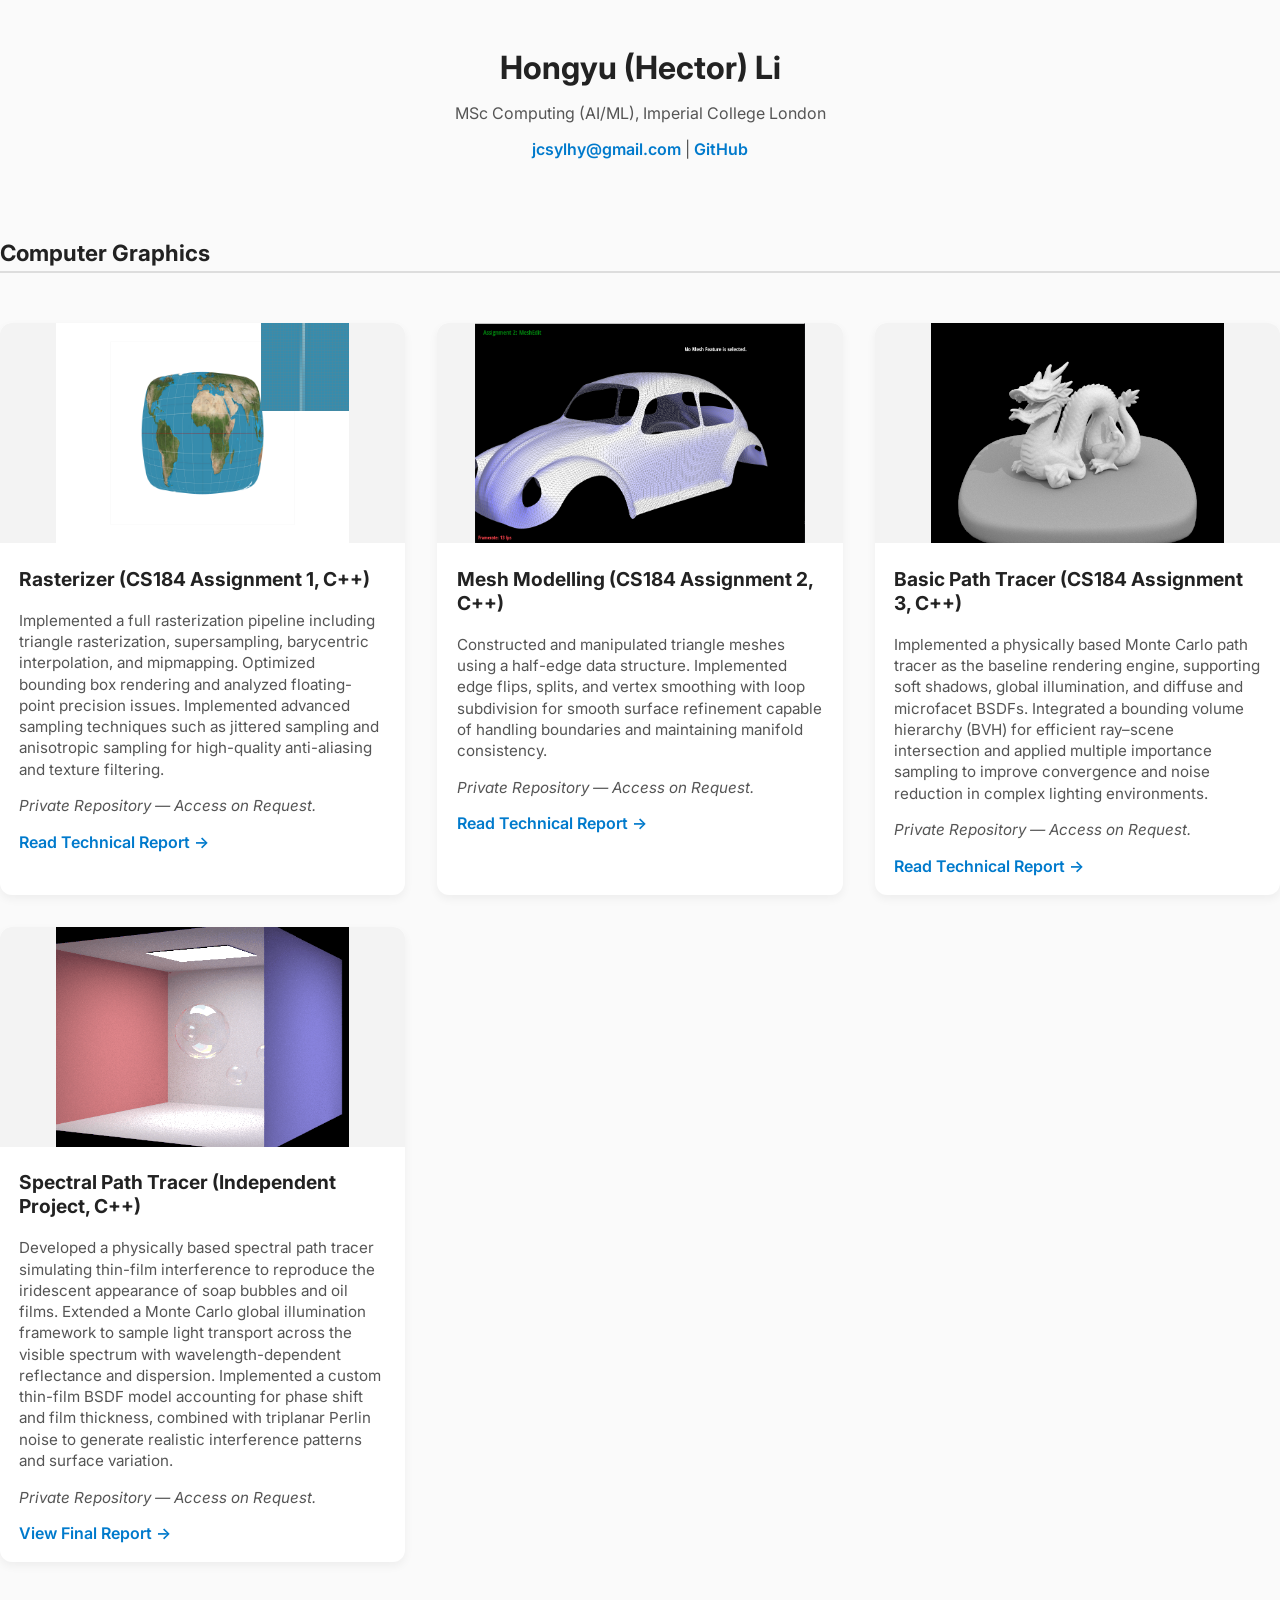
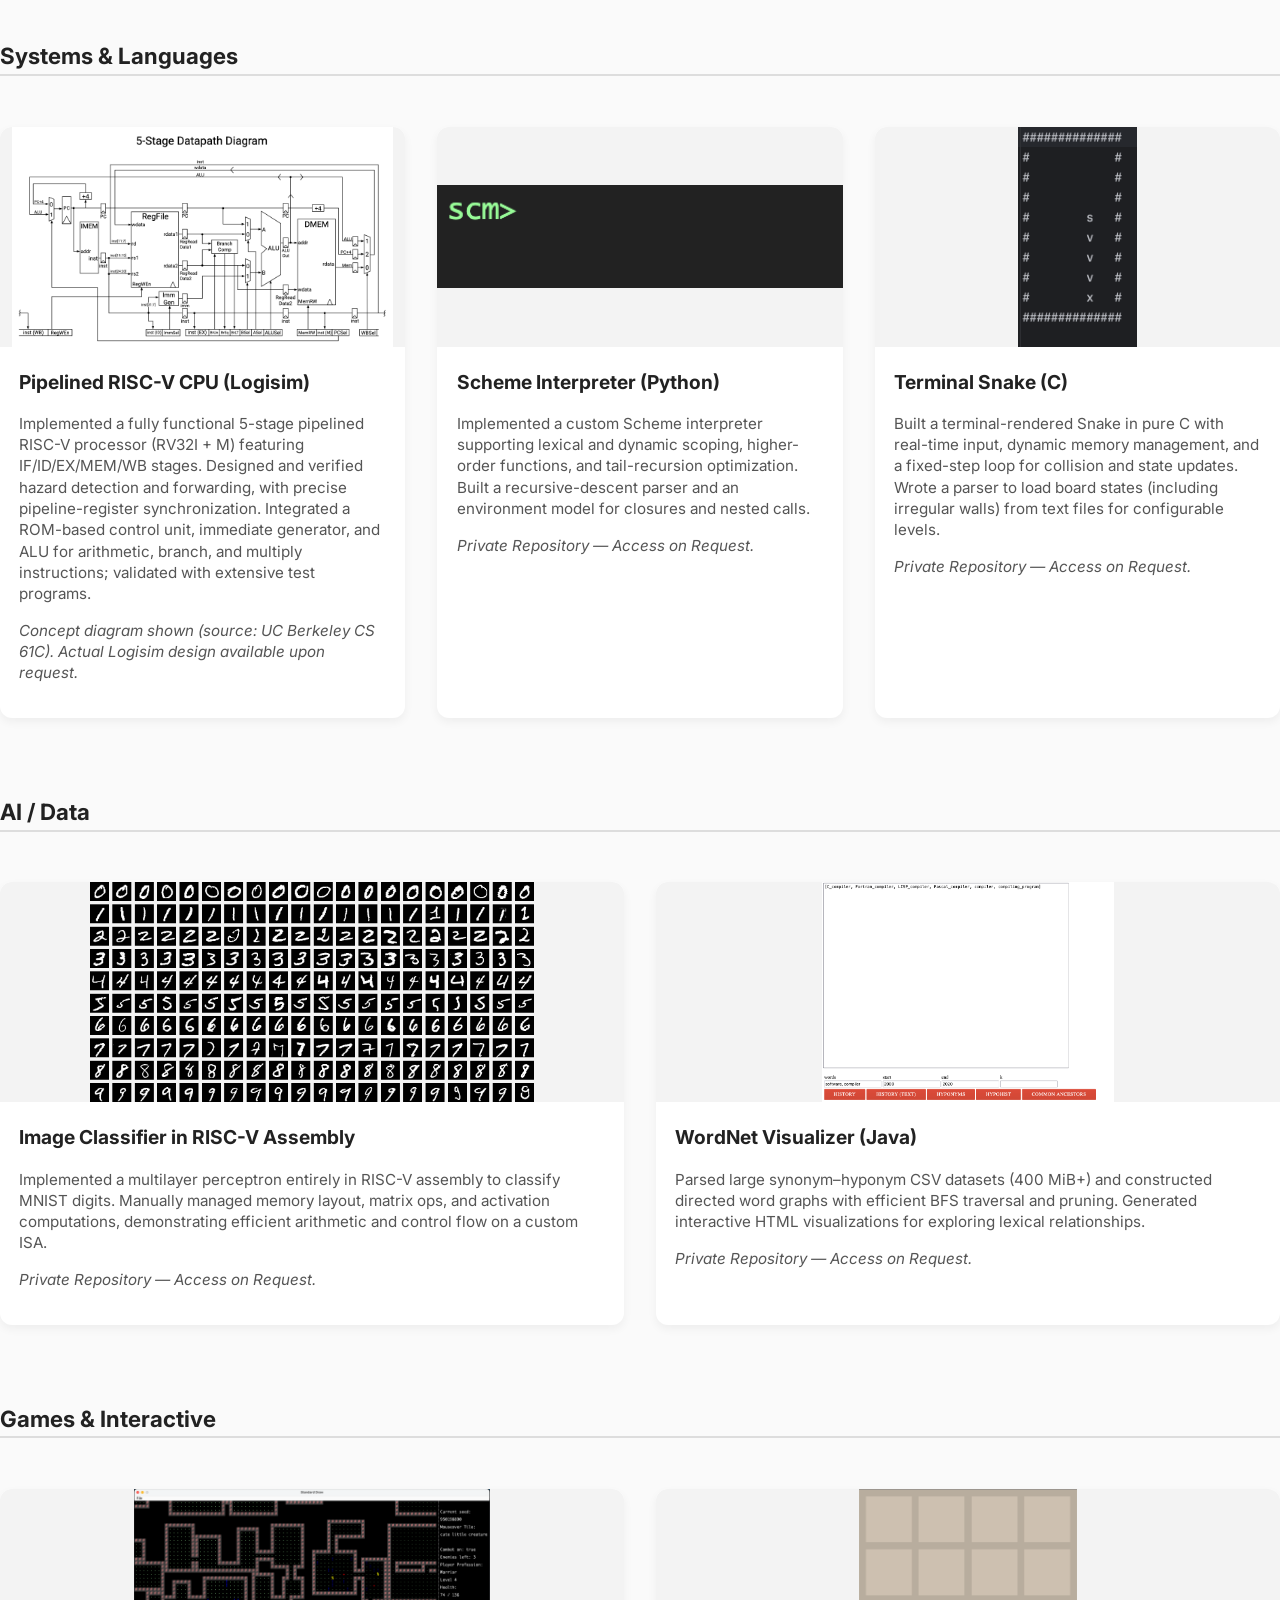
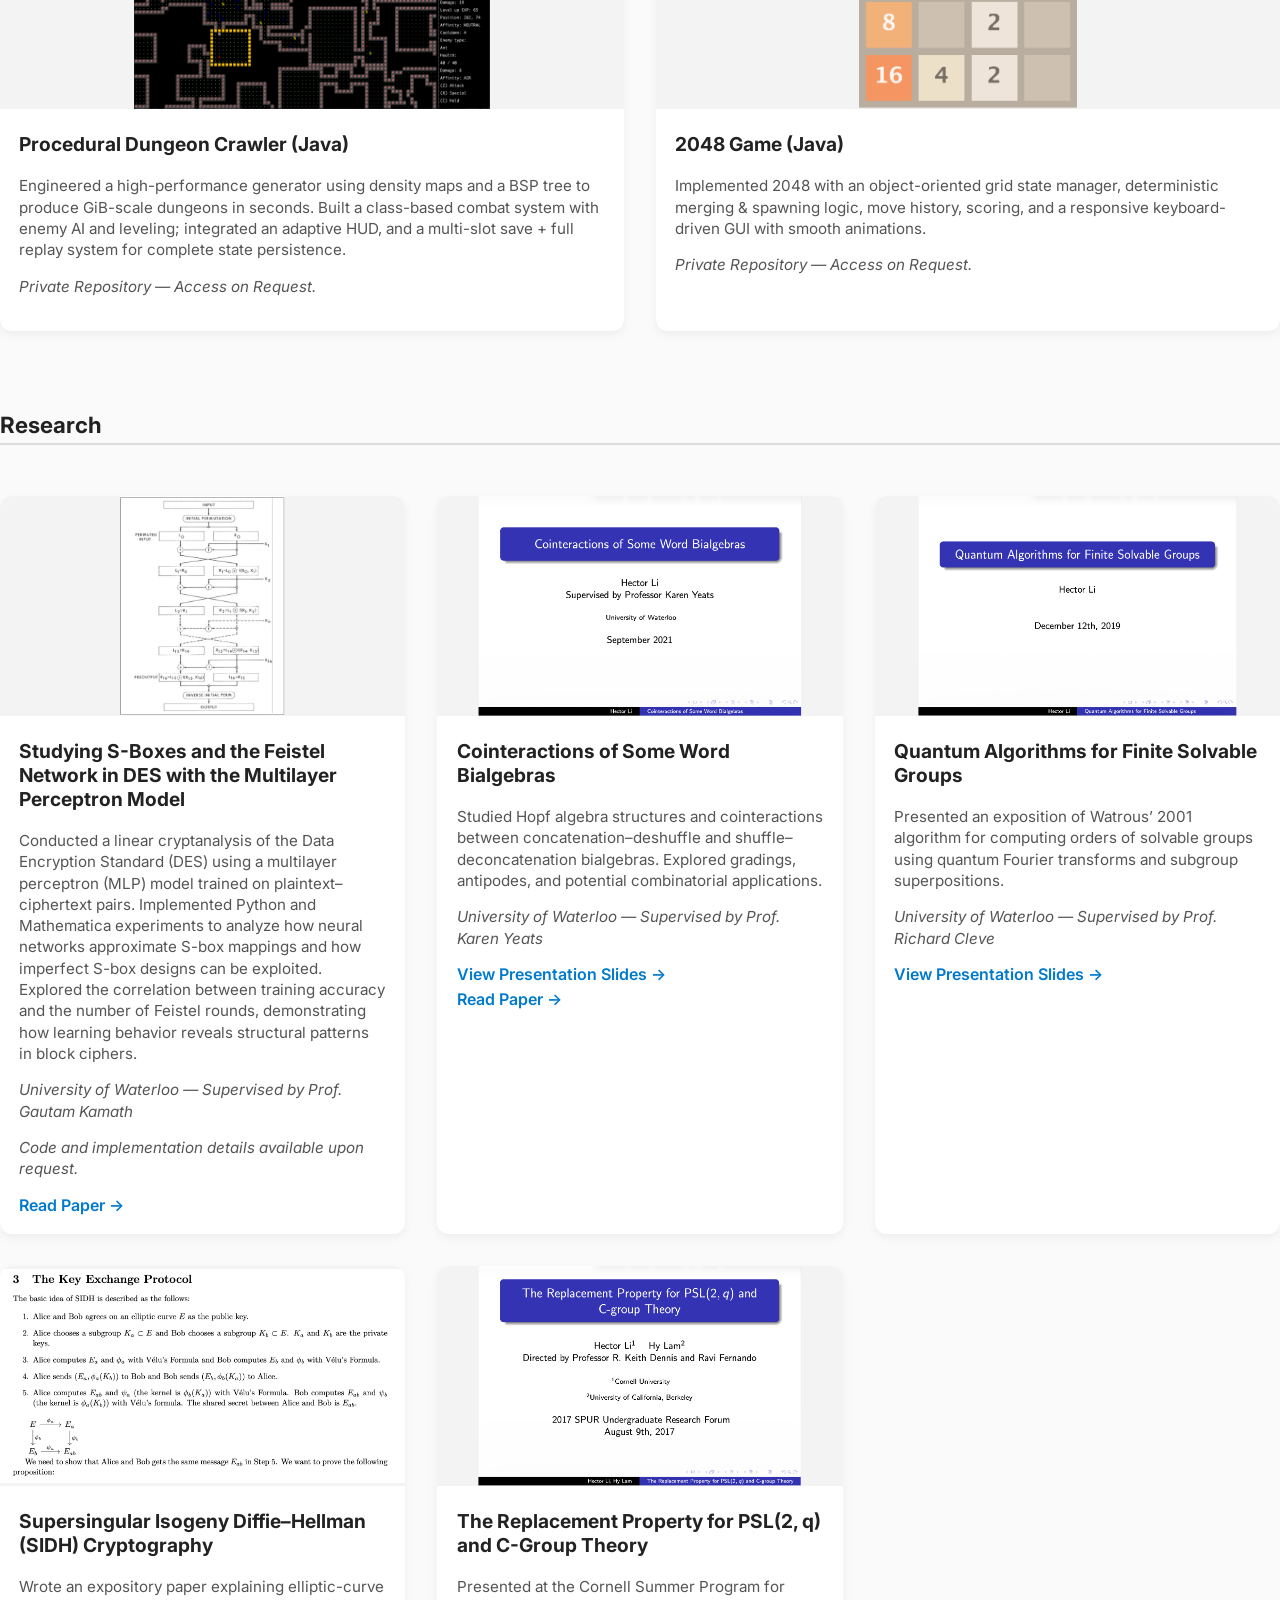
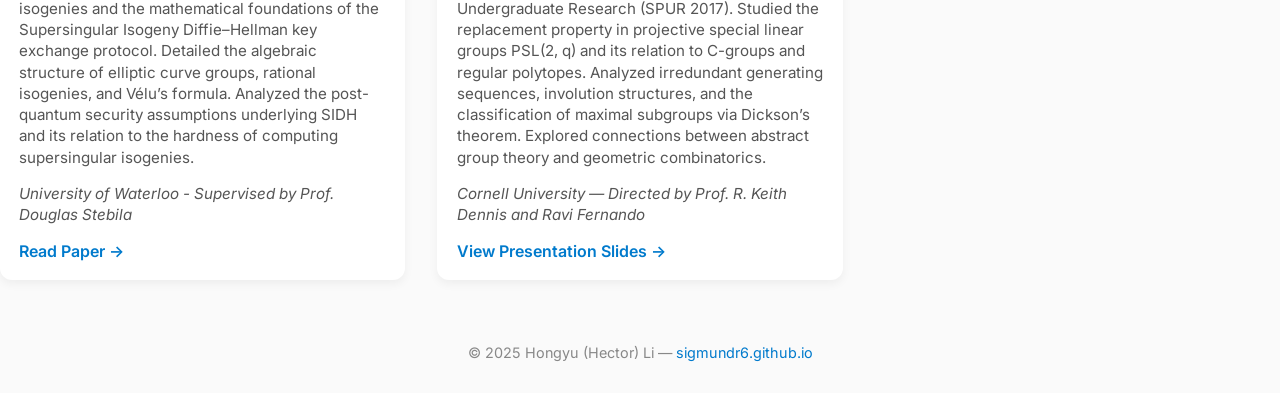
==== index.html @ 3080fe08 "Changed texts" ====
<!DOCTYPE html>
<html lang="en">
<head>
  <meta charset="UTF-8">
  <meta name="viewport" content="width=device-width, initial-scale=1.0">
  <title>Hongyu (Hector) Li — Portfolio</title>
  <link rel="stylesheet" href="style.css">
  <link href="https://fonts.googleapis.com/css2?family=Inter:wght@400;600&display=swap" rel="stylesheet">
</head>

<body>
  <header>
    <h1>Hongyu (Hector) Li</h1>
    <p>MSc Computing (AI/ML), Imperial College London</p>
    <p><a href="mailto:jcsylhy@gmail.com">jcsylhy@gmail.com</a> | <a href="https://github.com/sigmundr6">GitHub</a></p>
  </header>

  <section id="graphics">
    <h2>Computer Graphics</h2>
    <div class="projects">

      <div class="card">
        <img src="images/rasterizer.png" alt="Rasterizer">
        <div class="card-content">
          <h3>Rasterizer (CS184 Assignment 1, C++)</h3>
          <p>Implemented a full rasterization pipeline including triangle rasterization, supersampling, barycentric interpolation, 
            and mipmapping. Optimized bounding box rendering and analyzed floating-point precision issues. Implemented advanced 
            sampling techniques such as jittered sampling and anisotropic sampling for high-quality anti-aliasing and texture filtering.</p>
            <p><em>Private Repository — Access on Request.</em></p>
          <a href="CS_184_Assignment_1.pdf">Read Technical Report →</a>
        </div>
      </div>

      <div class="card">
        <img src="images/meshmodel.png" alt="Mesh Modelling">
        <div class="card-content">
          <h3>Mesh Modelling (CS184 Assignment 2, C++)</h3>
          <p>Constructed and manipulated triangle meshes using a half-edge data structure. Implemented edge flips, 
            splits, and vertex smoothing with loop subdivision for smooth surface refinement capable of handling 
            boundaries and maintaining manifold consistency.</p>
            <p><em>Private Repository — Access on Request.</em></p>
          <a href="CS_184_Assignment_2.pdf">Read Technical Report →</a>
        </div>
      </div>

        <div class="card">
        <img src="images/pathtracer_basic.png" alt="Basic Path Tracer Rendering">
        <div class="card-content">
            <h3>Basic Path Tracer (CS184 Assignment 3, C++)</h3>
            <p>Implemented a physically based Monte Carlo path tracer as the baseline rendering engine, supporting soft
            shadows, global illumination, and diffuse and microfacet BSDFs. Integrated a bounding volume hierarchy (BVH)
            for efficient ray–scene intersection and applied multiple importance sampling to improve convergence and
            noise reduction in complex lighting environments.</p>
            <p><em>Private Repository — Access on Request.</em></p>
            <a href="CS_184_Assignment_3.pdf">Read Technical Report →</a>
        </div>
        </div>

        <div class="card">
        <img src="images/bubble.gif" alt="Spectral Path Tracer Rendering">
        <div class="card-content">
            <h3>Spectral Path Tracer (Independent Project, C++)</h3>
            <p>Developed a physically based spectral path tracer simulating thin-film interference to reproduce the
            iridescent appearance of soap bubbles and oil films. Extended a Monte Carlo global illumination framework
            to sample light transport across the visible spectrum with wavelength-dependent reflectance and dispersion.
            Implemented a custom thin-film BSDF model accounting for phase shift and film thickness, combined with
            triplanar Perlin noise to generate realistic interference patterns and surface variation.</p>
            <p><em>Private Repository — Access on Request.</em></p>
            <a href="https://andvvo.github.io/bubbletracing/final-report/">View Final Report →</a>
        </div>
        </div>

    </div>
  </section>

  <!-- Systems & Languages -->
<section id="systems">
  <h2>Systems & Languages</h2>
  <div class="projects">

    <div class="card">
      <img src="images/riscv_pipeline.png" alt="Conceptual 5-Stage Pipeline Diagram">
      <div class="card-content">
        <h3>Pipelined RISC-V CPU (Logisim)</h3>
        <p>Implemented a fully functional 5-stage pipelined RISC-V processor (RV32I + M) featuring IF/ID/EX/MEM/WB
           stages. Designed and verified hazard detection and forwarding, with precise pipeline-register
           synchronization. Integrated a ROM-based control unit, immediate generator, and ALU for arithmetic,
           branch, and multiply instructions; validated with extensive test programs.</p>
        <p><em>Concept diagram shown (source: UC Berkeley CS 61C). Actual Logisim design available upon request.</em></p>
      </div>
    </div>

    <div class="card">
      <img src="images/scm.png" alt="Scheme Interpreter REPL Screenshot">
      <div class="card-content">
        <h3>Scheme Interpreter (Python)</h3>
        <p>Implemented a custom Scheme interpreter supporting lexical and dynamic scoping, higher-order functions,
           and tail-recursion optimization. Built a recursive-descent parser and an environment model for closures
           and nested calls.</p>
        <p><em>Private Repository — Access on Request.</em></p>
      </div>
    </div>

    <div class="card">
      <img src="images/snake.png" alt="Terminal Snake Game Screenshot">
      <div class="card-content">
        <h3>Terminal Snake (C)</h3>
        <p>Built a terminal-rendered Snake in pure C with real-time input, dynamic memory management, and a fixed-step
           loop for collision and state updates. Wrote a parser to load board states (including irregular walls) from
           text files for configurable levels.</p>
        <p><em>Private Repository — Access on Request.</em></p>
      </div>
    </div>

  </div>
</section>

<!-- AI / Data -->
<section id="ai-data">
  <h2>AI / Data</h2>
  <div class="projects">

    <div class="card">
      <img src="images/MNIST.png" alt="MNIST Digits Dataset (Source: Wikipedia)">
      <div class="card-content">
        <h3>Image Classifier in RISC-V Assembly</h3>
        <p>Implemented a multilayer perceptron entirely in RISC-V assembly to classify MNIST digits. Manually managed
           memory layout, matrix ops, and activation computations, demonstrating efficient arithmetic and control flow
           on a custom ISA.</p>
        <p><em>Private Repository — Access on Request.</em></p>
      </div>
    </div>

    <div class="card">
      <img src="images/wordnet.png" alt="WordNet Visualizer Screenshot">
      <div class="card-content">
        <h3>WordNet Visualizer (Java)</h3>
        <p>Parsed large synonym–hyponym CSV datasets (400 MiB+) and constructed directed word graphs with efficient
           BFS traversal and pruning. Generated interactive HTML visualizations for exploring lexical relationships.</p>
        <p><em>Private Repository — Access on Request.</em></p>
      </div>
    </div>

  </div>
</section>

<!-- Games & Interactive -->
<section id="games">
  <h2>Games & Interactive</h2>
  <div class="projects">

    <div class="card">
      <img src="images/dungeon.png" alt="Procedural Dungeon Crawler Screenshot">
      <div class="card-content">
        <h3>Procedural Dungeon Crawler (Java)</h3>
        <p>Engineered a high-performance generator using density maps and a BSP tree to produce GiB-scale dungeons in
           seconds. Built a class-based combat system with enemy AI and leveling; integrated an adaptive HUD, and a
           multi-slot save + full replay system for complete state persistence.</p>
        <p><em>Private Repository — Access on Request.</em></p>
      </div>
    </div>

    <div class="card">
      <img src="images/2048.png" alt="2048 Game Board Screenshot">
      <div class="card-content">
        <h3>2048 Game (Java)</h3>
        <p>Implemented 2048 with an object-oriented grid state manager, deterministic merging & spawning logic,
           move history, scoring, and a responsive keyboard-driven GUI with smooth animations.</p>
        <p><em>Private Repository — Access on Request.</em></p>
      </div>
    </div>

  </div>
</section>

<section id="research">
  <h2>Research</h2>

  <div class="projects">

    <div class="card">
    <img src="images/des_mlp.png" alt="DES and MLP Paper Thumbnail">
    <div class="card-content">
        <h3>Studying S-Boxes and the Feistel Network in DES with the Multilayer Perceptron Model</h3>
        <p>Conducted a linear cryptanalysis of the Data Encryption Standard (DES) using a multilayer perceptron (MLP)
        model trained on plaintext–ciphertext pairs. Implemented Python and Mathematica experiments to analyze
        how neural networks approximate S-box mappings and how imperfect S-box designs can be exploited. Explored
        the correlation between training accuracy and the number of Feistel rounds, demonstrating how learning
        behavior reveals structural patterns in block ciphers.</p>
        <p><em>University of Waterloo — Supervised by Prof. Gautam Kamath</em></p>
        <p><em>Code and implementation details available upon request.</em></p>
        <a href="MLP_DES.pdf">Read Paper →</a>
    </div>
    </div>

    <div class="card">
      <img src="images/wordbialgebra_slide.png" alt="Word Bialgebra Presentation">
      <div class="card-content">
        <h3>Cointeractions of Some Word Bialgebras</h3>
        <p>Studied Hopf algebra structures and cointeractions between concatenation–deshuffle and shuffle–deconcatenation
           bialgebras. Explored gradings, antipodes, and potential combinatorial applications.</p>
        <p><em>University of Waterloo — Supervised by Prof. Karen Yeats</em></p>
        <a href="Word_Bialgebra_Presentation.pdf">View Presentation Slides →</a>
        <a href="Word_Bialgebra_Paper.pdf">Read Paper →</a>
      </div>
    </div>

    <div class="card">
      <img src="images/qip_slide.png" alt="Quantum Algorithms Presentation">
      <div class="card-content">
        <h3>Quantum Algorithms for Finite Solvable Groups</h3>
        <p>Presented an exposition of Watrous’ 2001 algorithm for computing orders of solvable groups using
           quantum Fourier transforms and subgroup superpositions.</p>
        <p><em>University of Waterloo — Supervised by Prof. Richard Cleve</em></p>
        <a href="QIP_Presentation.pdf">View Presentation Slides →</a>
      </div>
    </div>

    <div class="card">
    <img src="images/sidh.png" alt="SIDH Paper Thumbnail">
    <div class="card-content">
        <h3>Supersingular Isogeny Diffie–Hellman (SIDH) Cryptography</h3>
        <p>Wrote an expository paper explaining elliptic-curve isogenies and the mathematical foundations of the
        Supersingular Isogeny Diffie–Hellman key exchange protocol. Detailed the algebraic structure of elliptic
        curve groups, rational isogenies, and Vélu’s formula. Analyzed the post-quantum security assumptions
        underlying SIDH and its relation to the hardness of computing supersingular isogenies.</p>
        <p><em>University of Waterloo - Supervised by Prof. Douglas Stebila</em></p>
        <a href="SIDH.pdf">Read Paper →</a>
    </div>
    </div>

    <div class="card">
  <img src="images/psl2q_slide.png" alt="Group Theory Presentation">
  <div class="card-content">
    <h3>The Replacement Property for PSL(2, q) and C-Group Theory</h3>
    <p>Presented at the Cornell Summer Program for Undergraduate Research (SPUR 2017). Studied the replacement
       property in projective special linear groups PSL(2, q) and its relation to C-groups and regular polytopes.
       Analyzed irredundant generating sequences, involution structures, and the classification of maximal subgroups
       via Dickson’s theorem. Explored connections between abstract group theory and geometric combinatorics.</p>
    <p><em>Cornell University — Directed by Prof. R. Keith Dennis and Ravi Fernando</em></p>
    <a href="SPUR_Presentation.pdf">View Presentation Slides →</a>
  </div>
</div>

  </div>
</section>

  <footer>
    © 2025 Hongyu (Hector) Li — <a href="https://sigmundr6.github.io/">sigmundr6.github.io</a>
  </footer>
</body>
</html>
---- style.css ----
/* === General Layout === */
body {
  font-family: 'Inter', sans-serif;
  margin: 0;
  background-color: #fafafa;
  color: #222;
}

/* === Header === */
header {
  text-align: center;
  padding: 3rem 1rem 1rem;
}
header h1 {
  margin: 0;
  font-size: 2rem;
}
header p {
  color: #555;
  font-size: 1rem;
}
header a {
  color: #007acc;
  text-decoration: none;
  font-weight: 600;
}

/* === Section Titles === */
h2 {
  border-bottom: 2px solid #ddd;
  padding-bottom: 0.3rem;
  margin-top: 3rem;
  font-size: 1.4rem;
}

/* === Project Grid === */
.projects {
  display: grid;
  grid-template-columns: repeat(auto-fit, minmax(320px, 1fr));
  gap: 2rem;
  padding: 2rem 0;
}

/* === Cards === */
.card {
  background: #fff;
  border-radius: 12px;
  box-shadow: 0 4px 10px rgba(0,0,0,0.05);
  overflow: hidden;
  transition: transform 0.2s ease;
}
.card:hover {
  transform: translateY(-4px);
}
.card img {
  width: 100%;
  height: 220px;
  object-fit: contain;
  margin: 0 auto;
  background: #f3f3f3;
}
.card-content {
  padding: 1.2rem;
}
.card-content h3 {
  margin-top: 0;
  font-size: 1.2rem;
}
.card-content p {
  color: #555;
  font-size: 0.95rem;
  line-height: 1.4;
}
.card-content a {
  display: block;
  margin-top: 0.3rem;
  color: #007acc;
  text-decoration: none;
  font-weight: 600;
}

/* === Footer === */
footer {
  text-align: center;
  padding: 2rem;
  color: #888;
  font-size: 0.9rem;
}
footer a {
  color: #007acc;
  text-decoration: none;
}
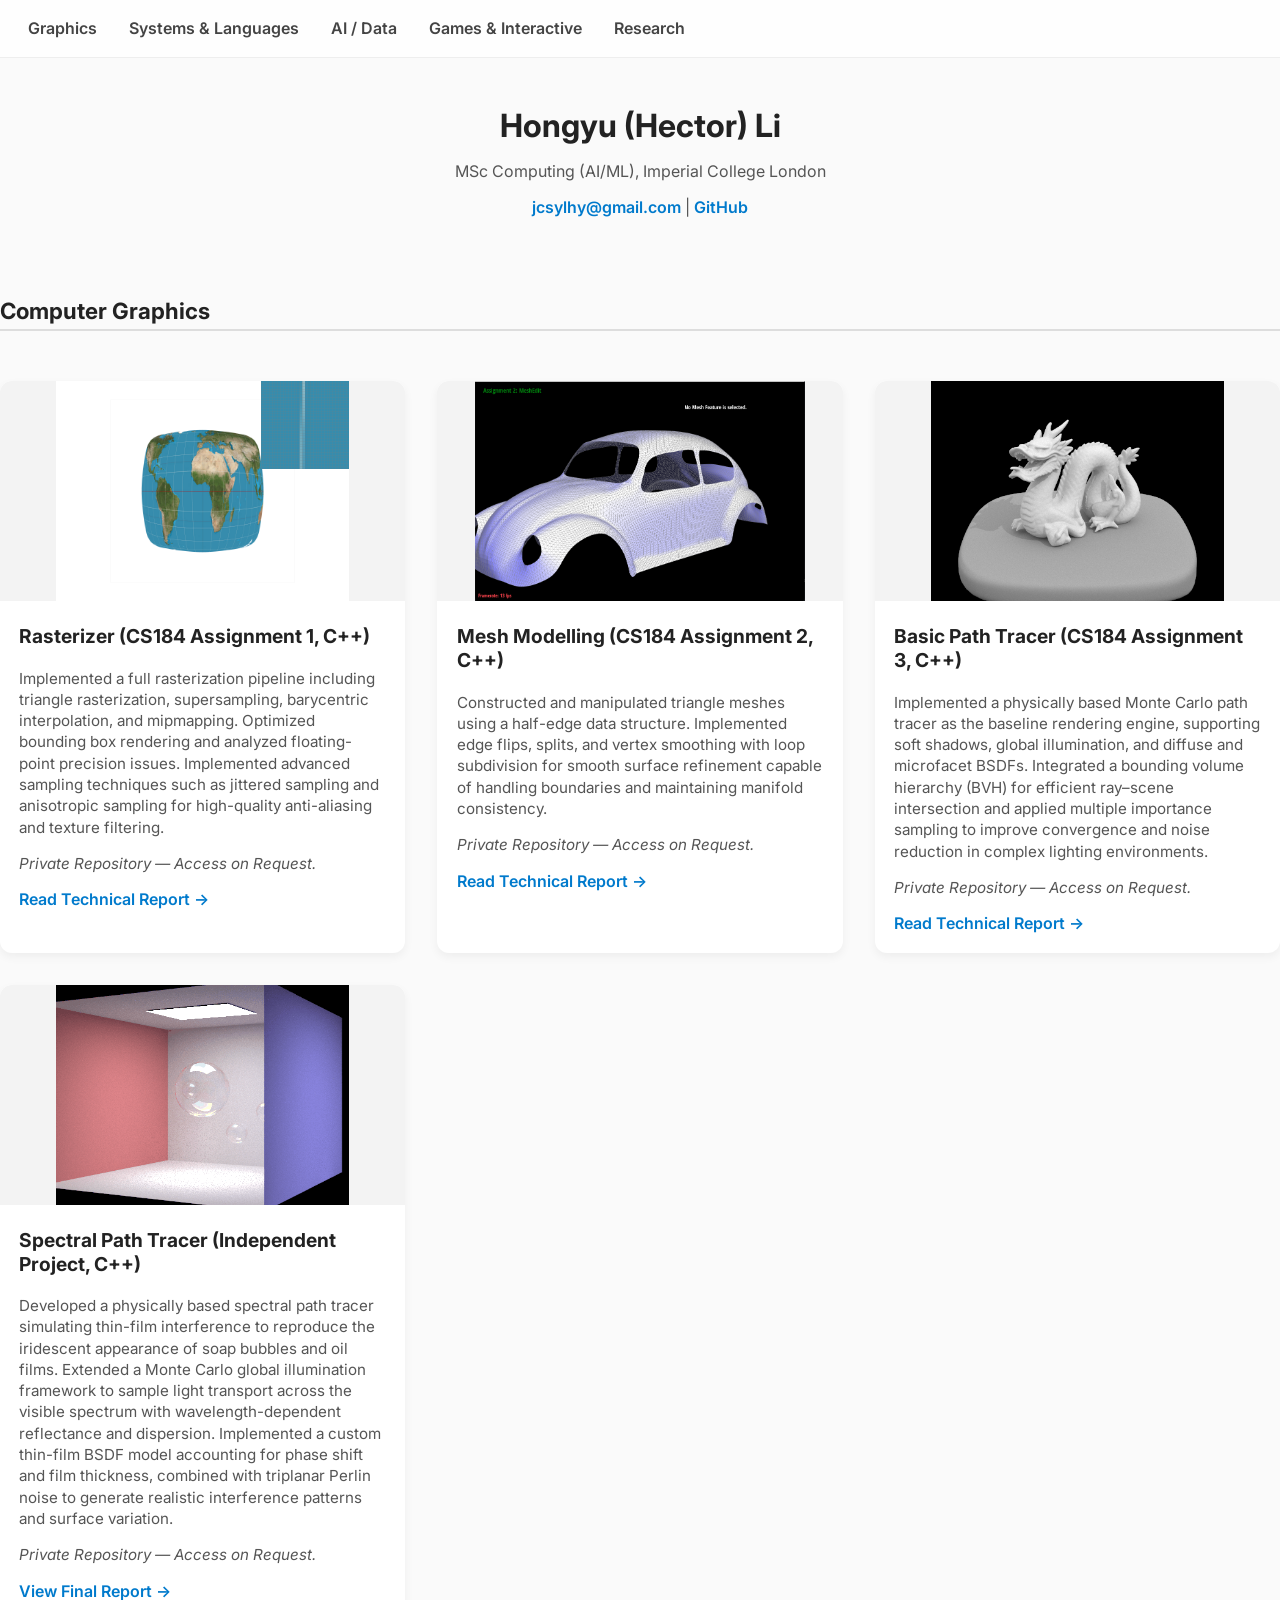
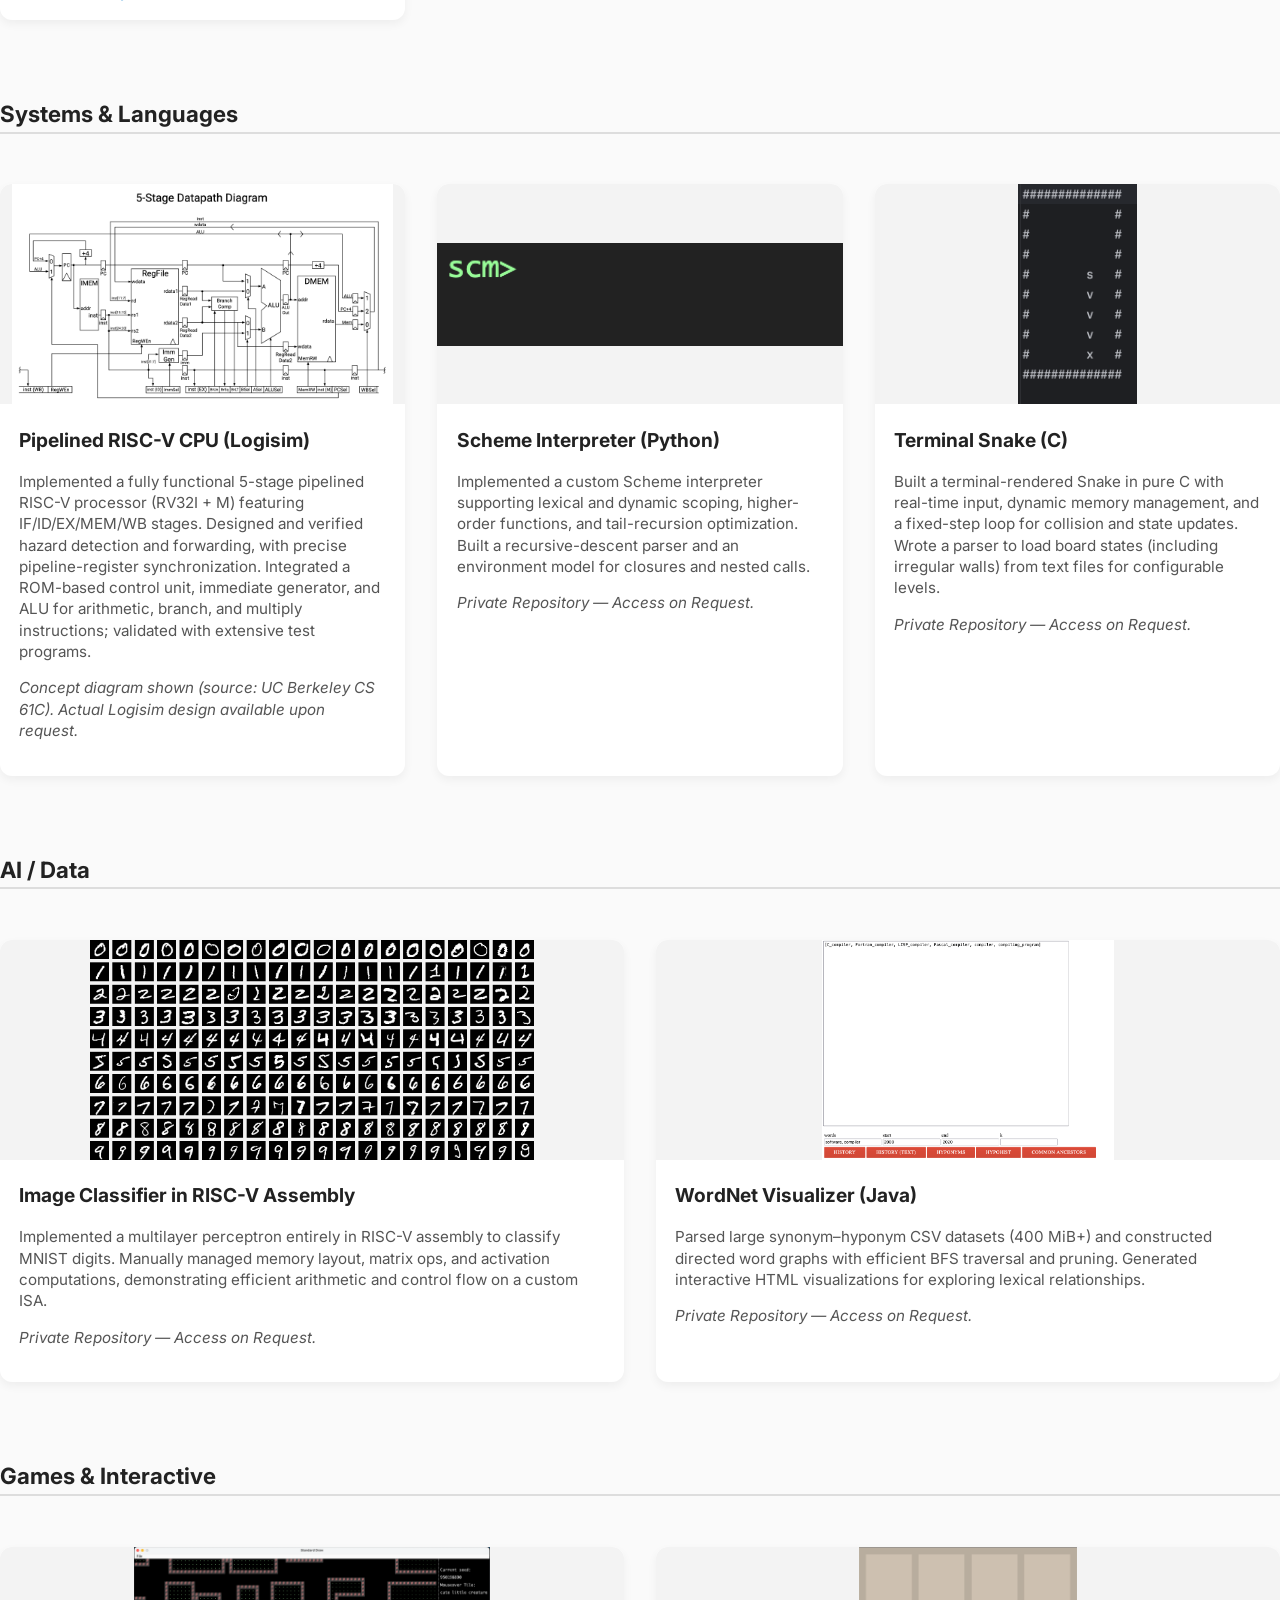
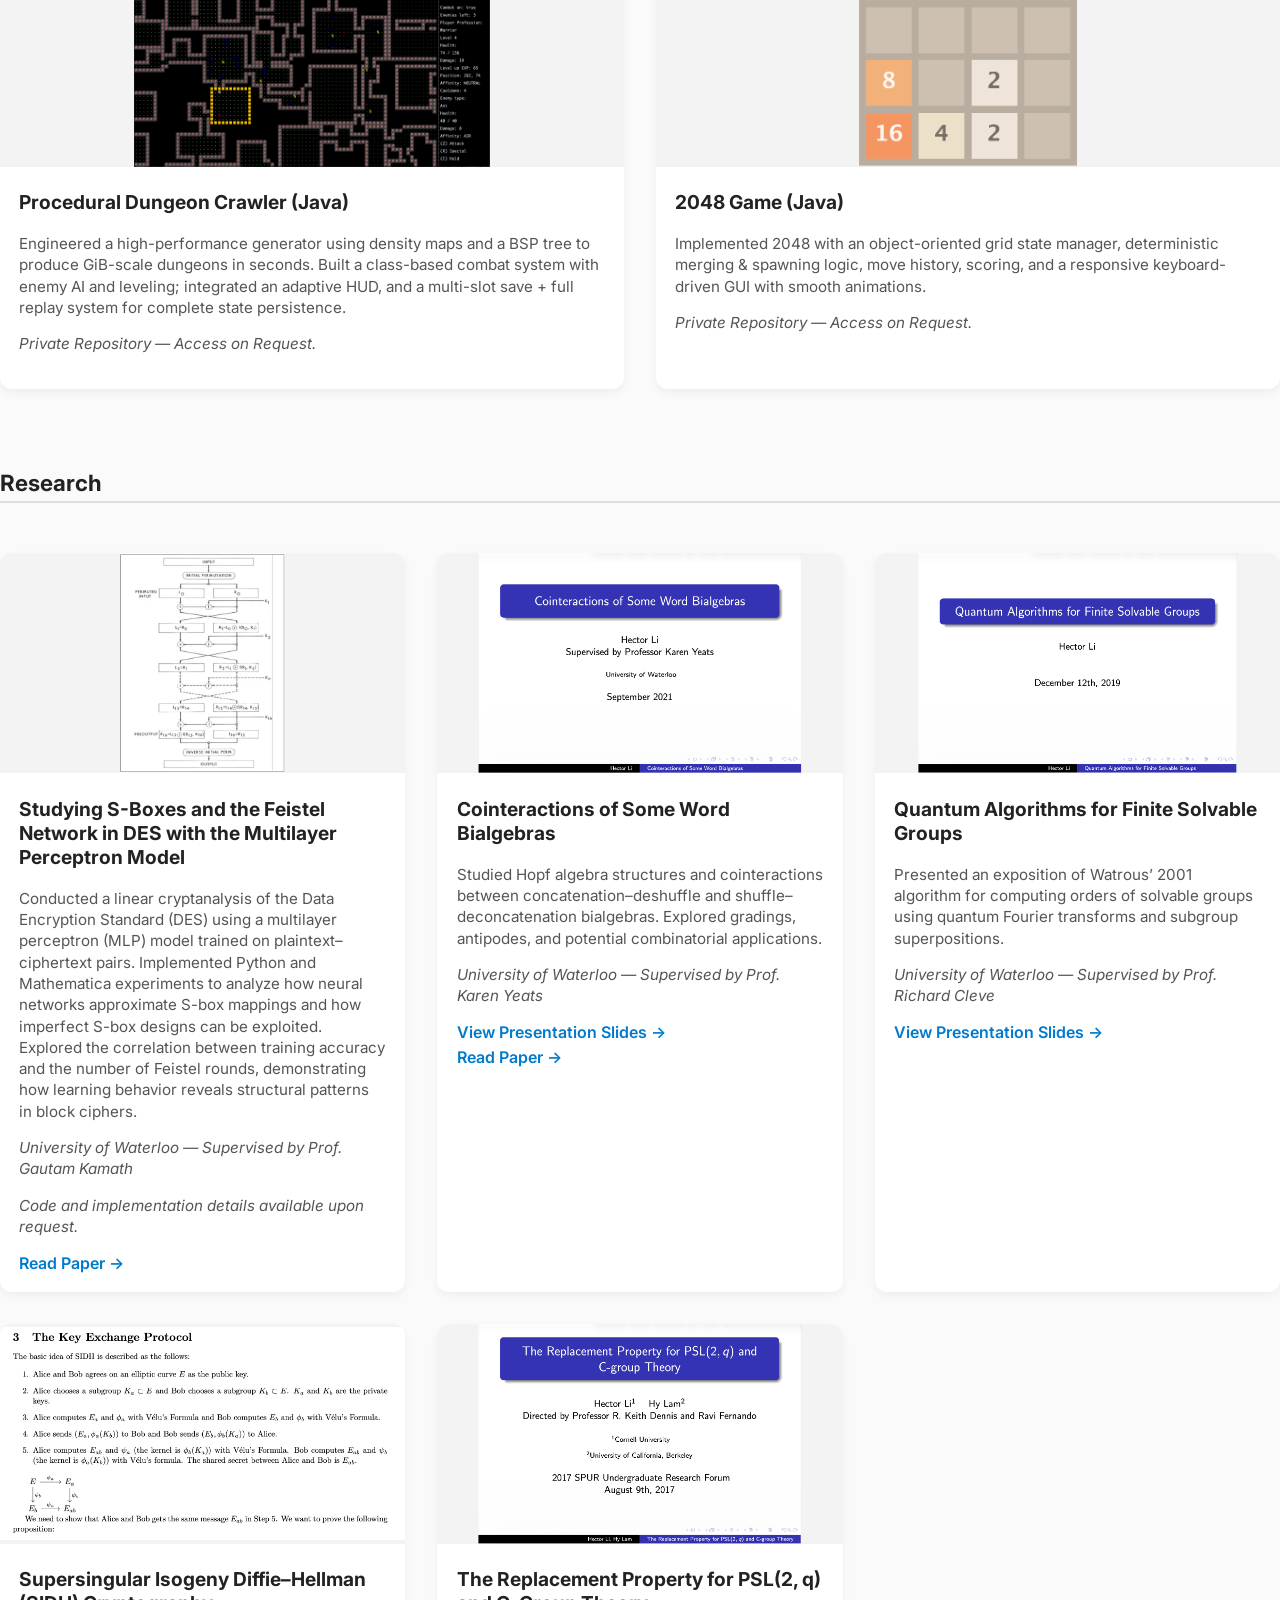
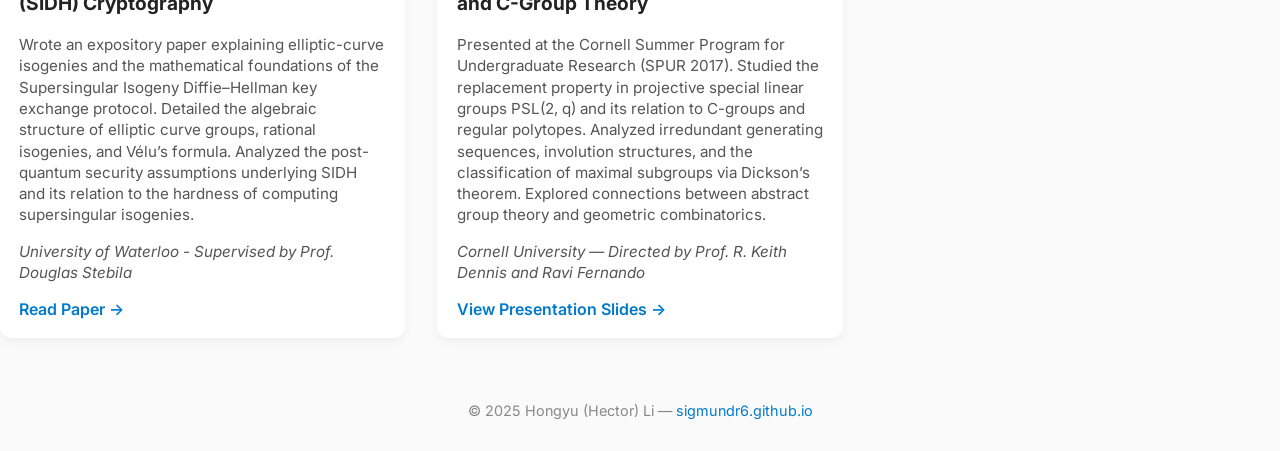
==== commit f8fd3bfe: "Add navigation" ====
--- a/index.html
+++ b/index.html
@@ -7,6 +7,14 @@
   <link rel="stylesheet" href="style.css">
   <link href="https://fonts.googleapis.com/css2?family=Inter:wght@400;600&display=swap" rel="stylesheet">
 </head>
+
+<nav class="topnav">
+  <a href="#graphics">Graphics</a>
+  <a href="#systems">Systems & Languages</a>
+  <a href="#ai-data">AI / Data</a>
+  <a href="#games">Games & Interactive</a>
+  <a href="#research">Research</a>
+</nav>
 
 <body>
   <header>
--- a/style.css
+++ b/style.css
@@ -40,6 +40,51 @@
   gap: 2rem;
   padding: 2rem 0;
 }
+
+/* === Global UX === */
+html {
+  scroll-behavior: smooth;            /* smooth anchor scrolling */
+}
+:root {
+  --nav-h: 56px;                      /* tweak if you change nav padding/height */
+}
+
+/* === Top Navigation === */
+.topnav {
+  position: sticky;
+  top: 0;
+  z-index: 1000;
+  display: flex;
+  gap: .5rem;
+  align-items: center;
+  padding: .75rem 1rem;
+  background: #ffffffcc;              /* slightly translucent for a modern feel */
+  backdrop-filter: blur(6px);
+  border-bottom: 1px solid #eee;
+  overflow-x: auto;                    /* small screens can scroll horizontally */
+  white-space: nowrap;
+}
+
+.topnav a {
+  color: #444;
+  text-decoration: none;
+  font-weight: 600;
+  padding: .4rem .75rem;
+  border-radius: 999px;
+}
+
+.topnav a:hover,
+.topnav a:focus {
+  background: #eef4ff;
+  color: #0a58ca;
+  outline: none;
+}
+
+/* Ensure anchored sections don't hide under the sticky nav */
+section {
+  scroll-margin-top: calc(var(--nav-h) + 16px);
+}
+
 
 /* === Cards === */
 .card {
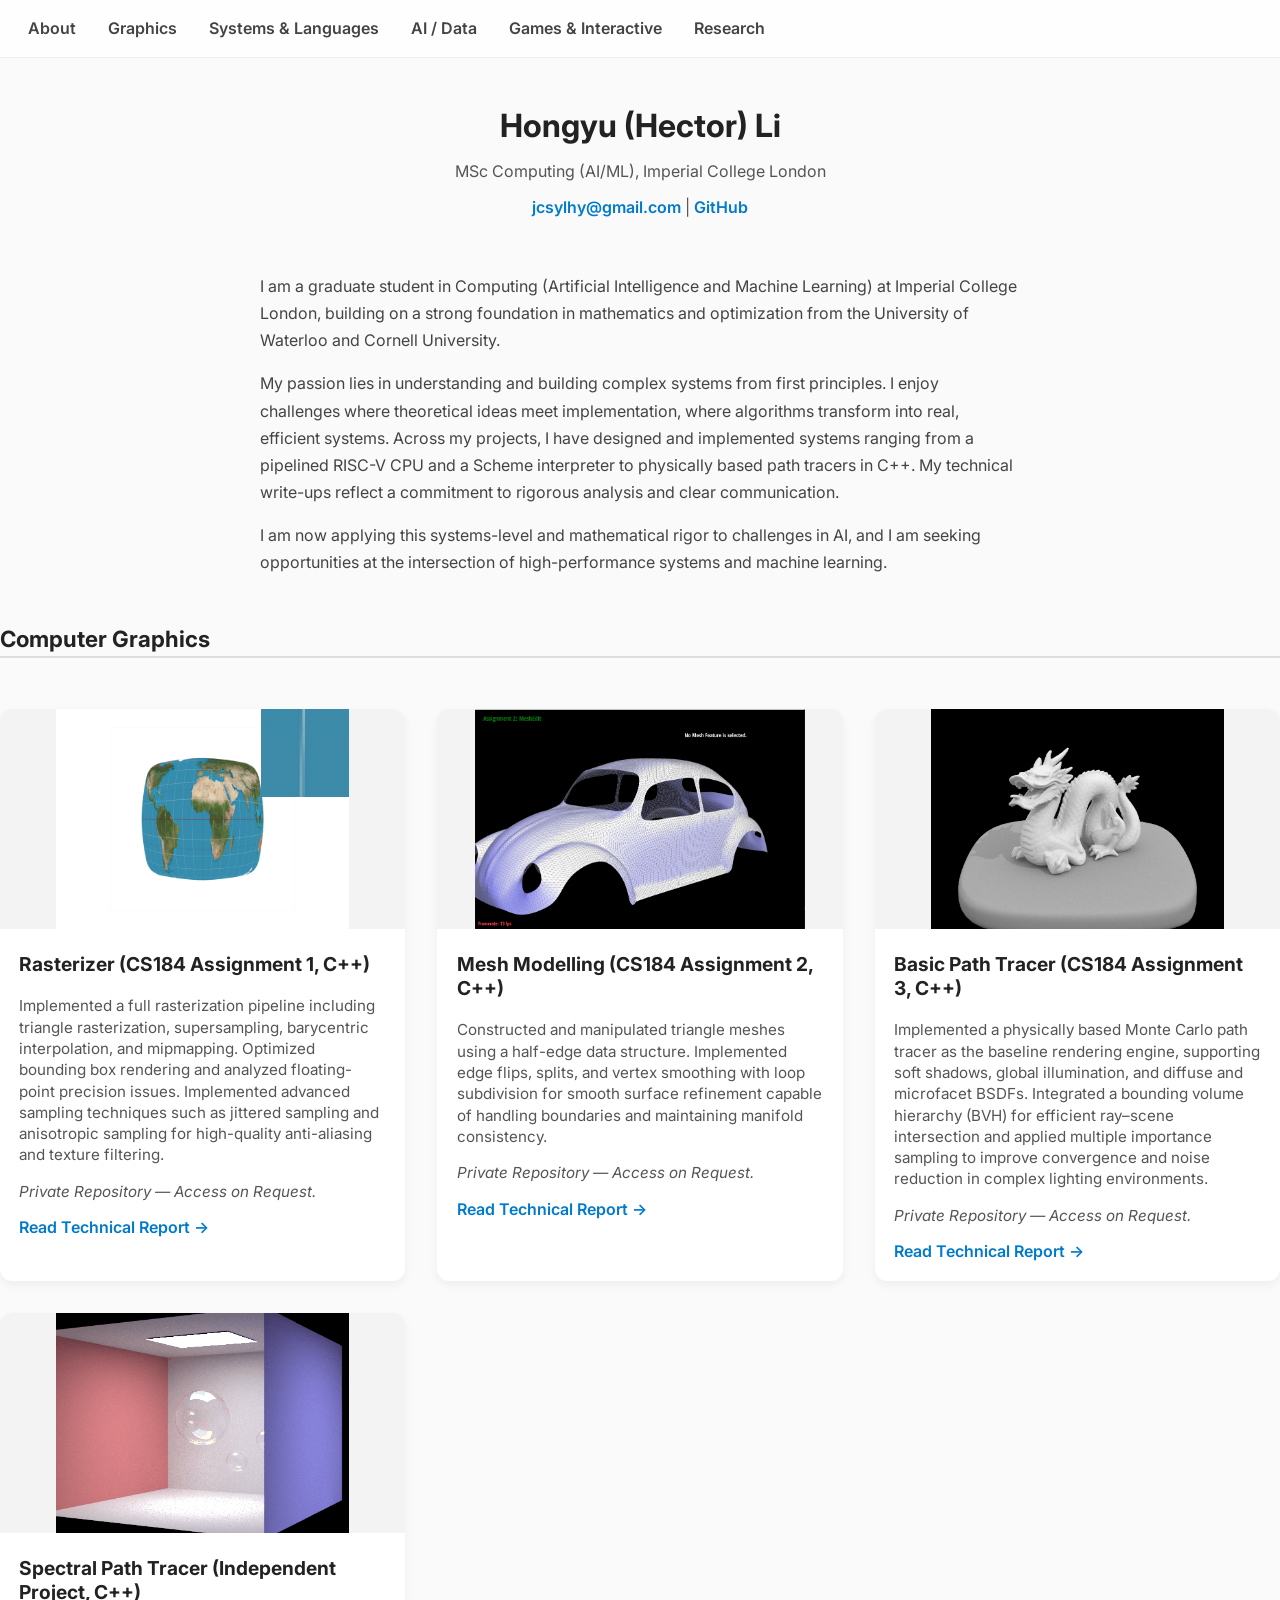
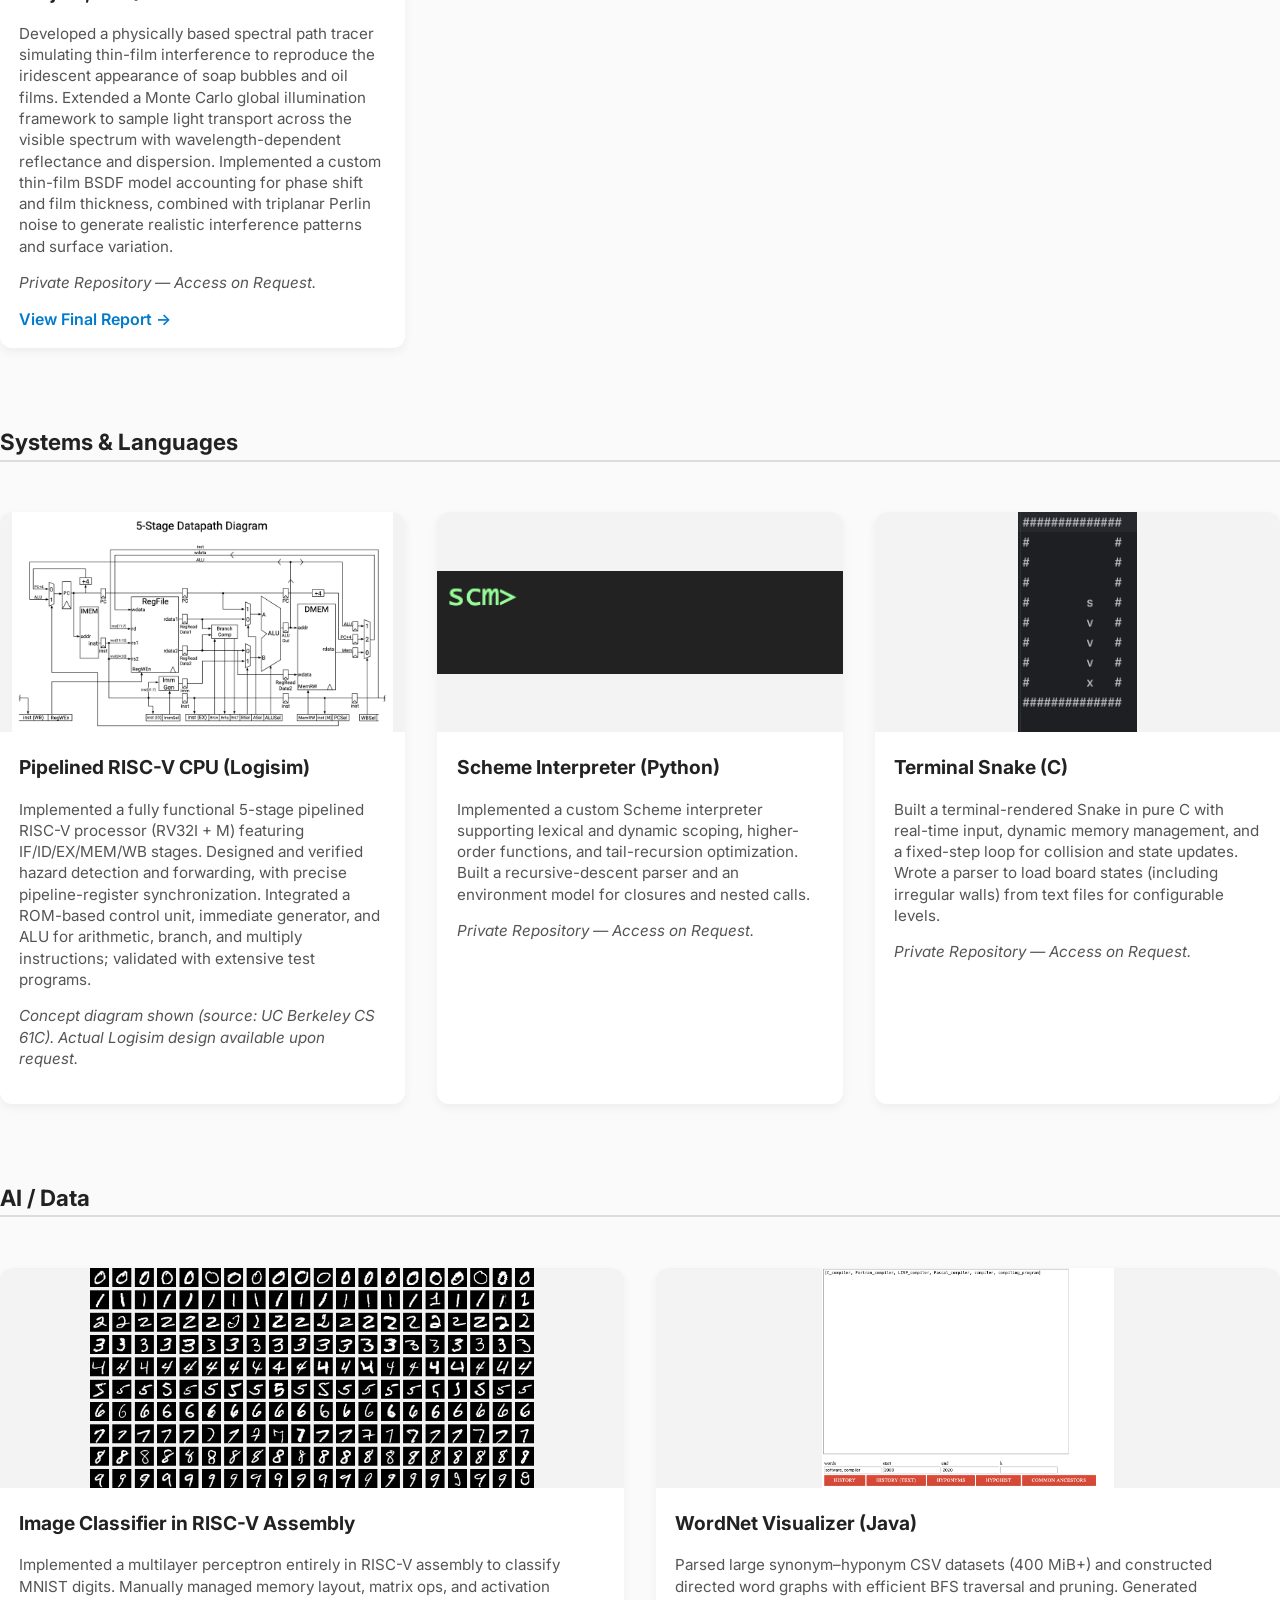
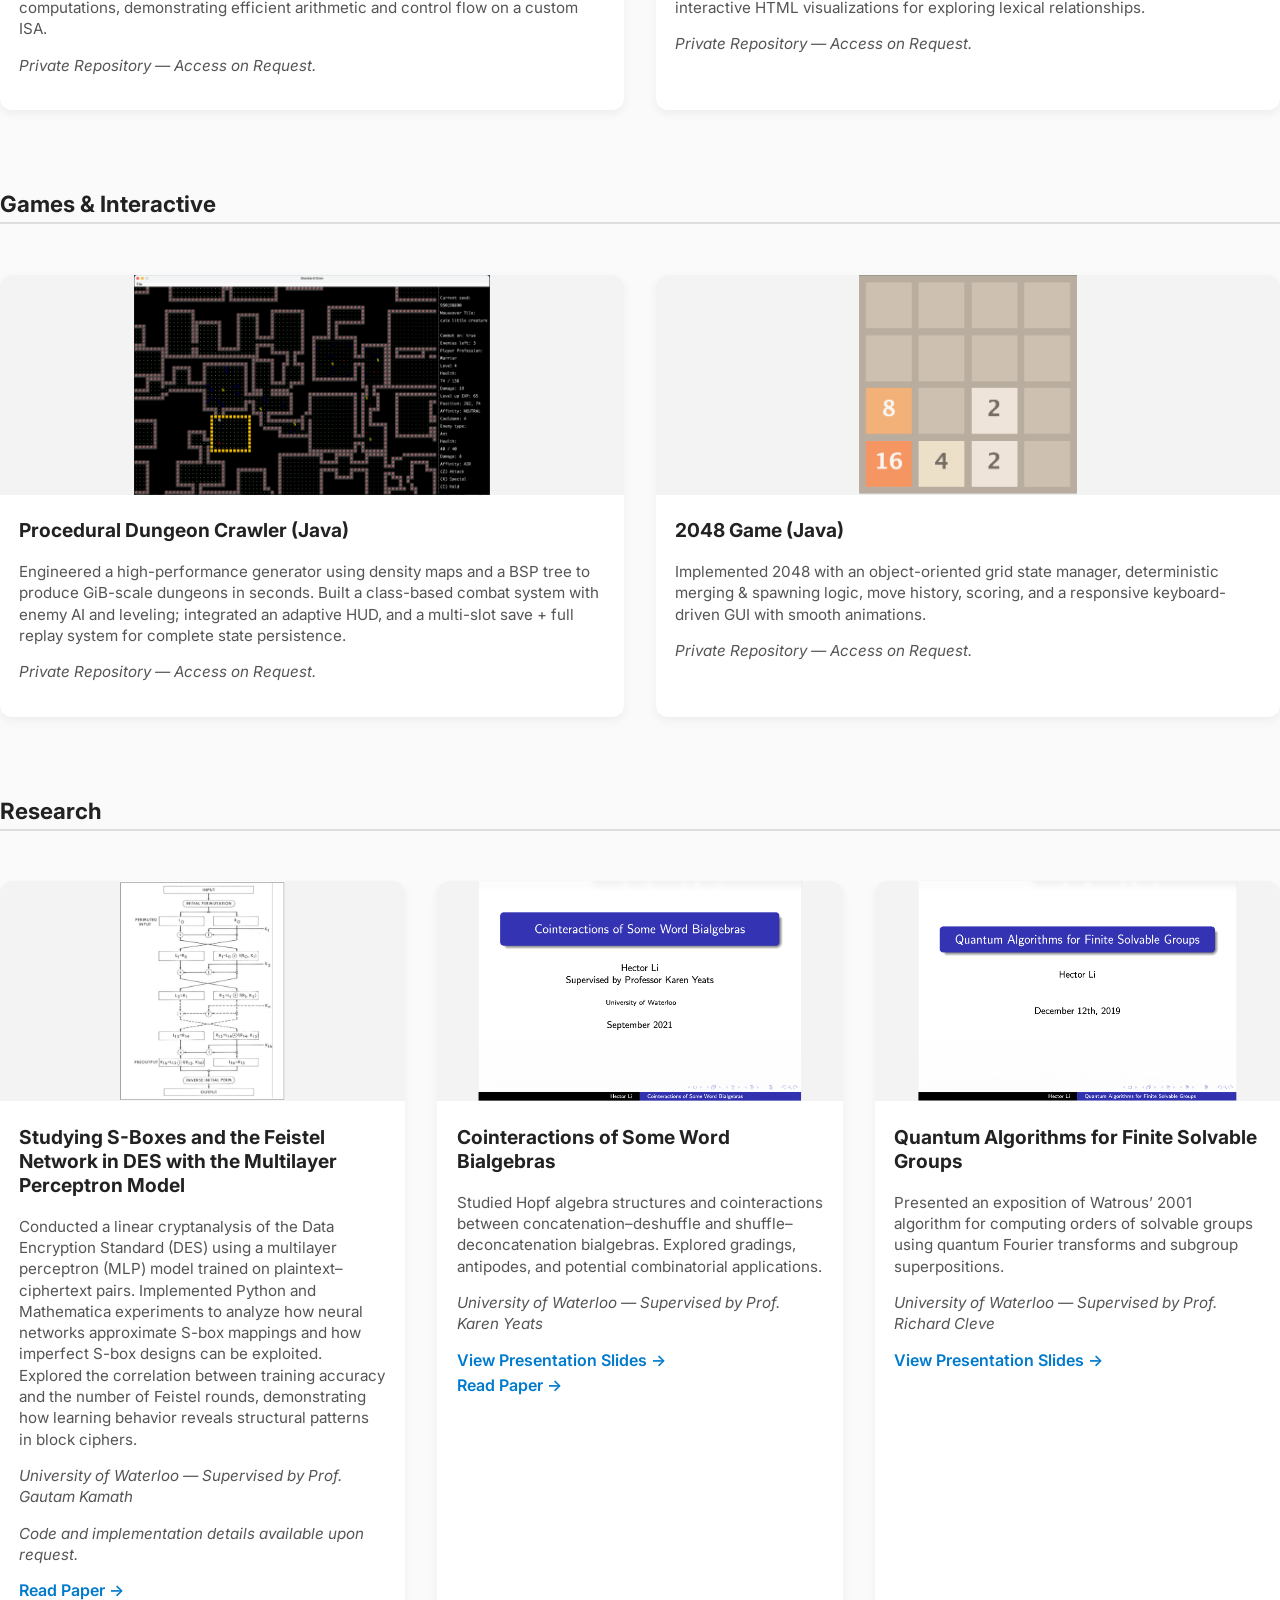
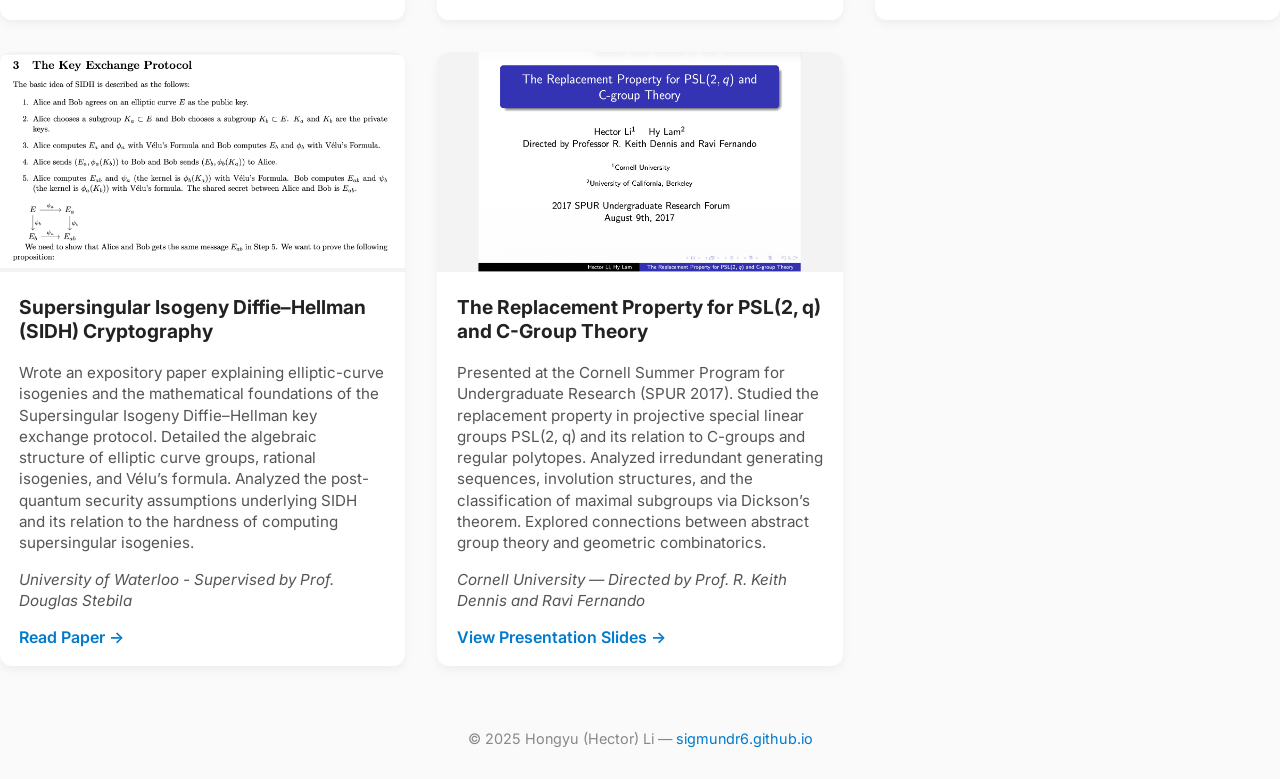
==== commit 889f3b01: "Add About me" ====
--- a/index.html
+++ b/index.html
@@ -9,6 +9,7 @@
 </head>
 
 <nav class="topnav">
+    <a href="#about">About</a>
   <a href="#graphics">Graphics</a>
   <a href="#systems">Systems & Languages</a>
   <a href="#ai-data">AI / Data</a>
@@ -22,6 +23,14 @@
     <p>MSc Computing (AI/ML), Imperial College London</p>
     <p><a href="mailto:jcsylhy@gmail.com">jcsylhy@gmail.com</a> | <a href="https://github.com/sigmundr6">GitHub</a></p>
   </header>
+
+  <section id="about" class="about">
+  <p>I am a graduate student in Computing (Artificial Intelligence and Machine Learning) at Imperial College London, building on a strong foundation in mathematics and optimization from the University of Waterloo and Cornell University.</p>
+
+  <p>My passion lies in understanding and building complex systems from first principles. I enjoy challenges where theoretical ideas meet implementation, where algorithms transform into real, efficient systems. Across my projects, I have designed and implemented systems ranging from a pipelined RISC-V CPU and a Scheme interpreter to physically based path tracers in C++. My technical write-ups reflect a commitment to rigorous analysis and clear communication.</p>
+
+  <p>I am now applying this systems-level and mathematical rigor to challenges in AI, and I am seeking opportunities at the intersection of high-performance systems and machine learning.</p>
+</section>
 
   <section id="graphics">
     <h2>Computer Graphics</h2>
--- a/style.css
+++ b/style.css
@@ -85,6 +85,24 @@
   scroll-margin-top: calc(var(--nav-h) + 16px);
 }
 
+.about {
+  max-width: 760px;        /* comfy reading width */
+  margin: 1.5rem auto 0;   /* center the block */
+  padding: 0 1.25rem;      /* side padding on mobile */
+  line-height: 1.7;
+  color: #444;
+}
+
+/* space between paragraphs */
+.about p {
+  margin: 0 0 1rem;
+}
+
+/* if you have a sticky topnav, ensure anchors aren't hidden */
+section {
+  scroll-margin-top: 72px; /* adjust if your nav/header height differs */
+}
+
 
 /* === Cards === */
 .card {
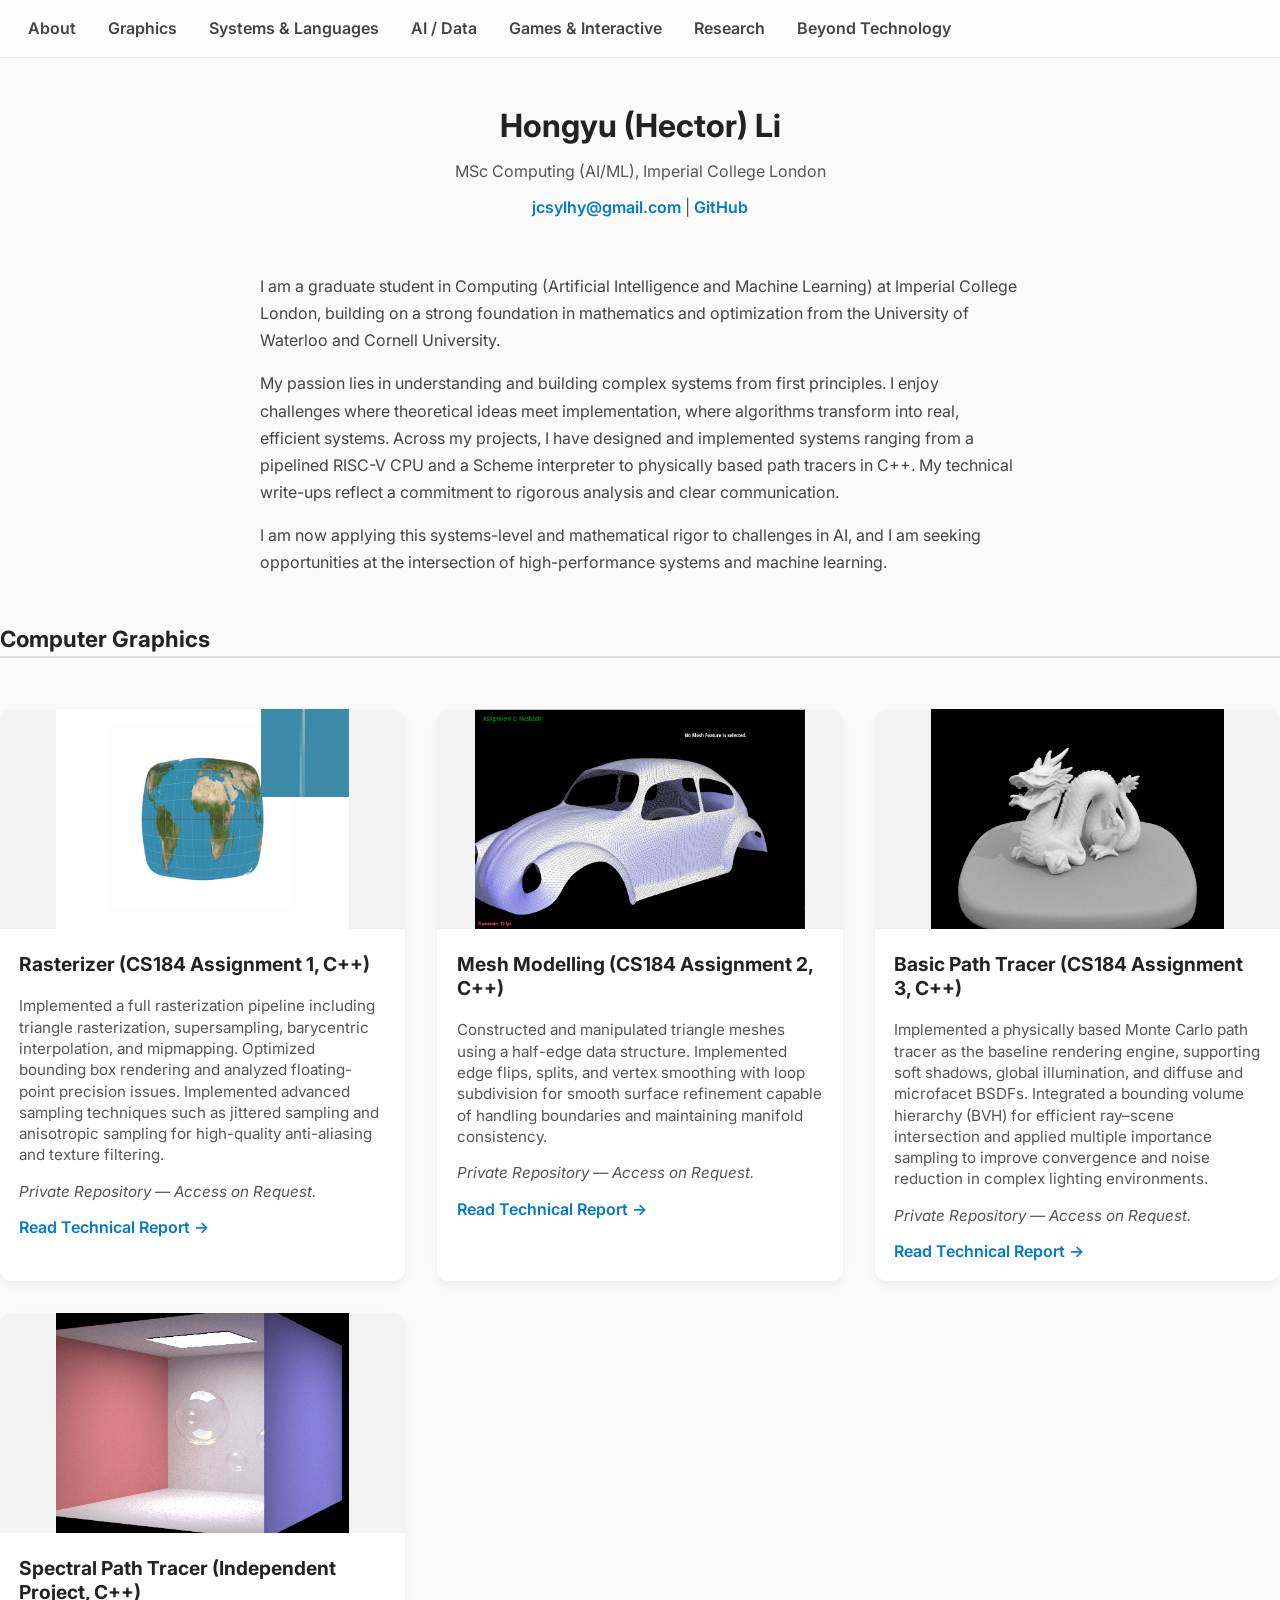
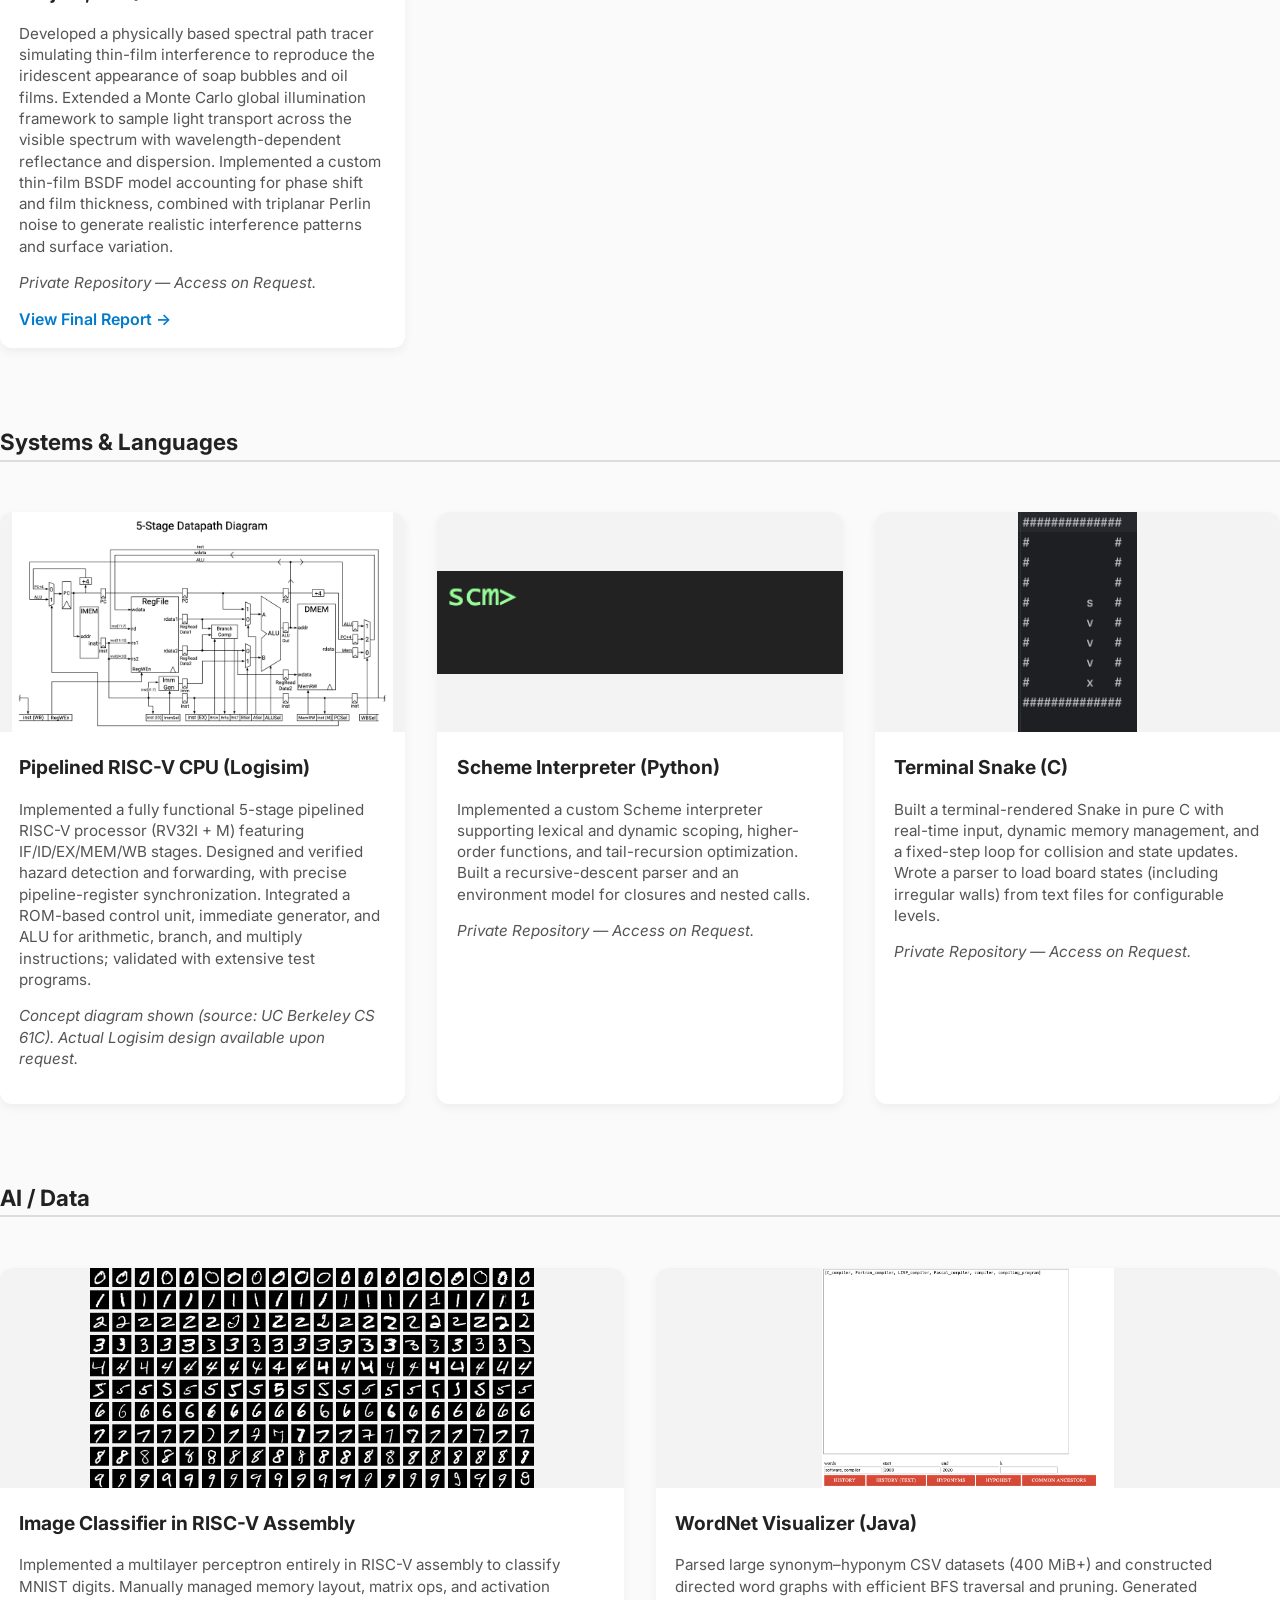
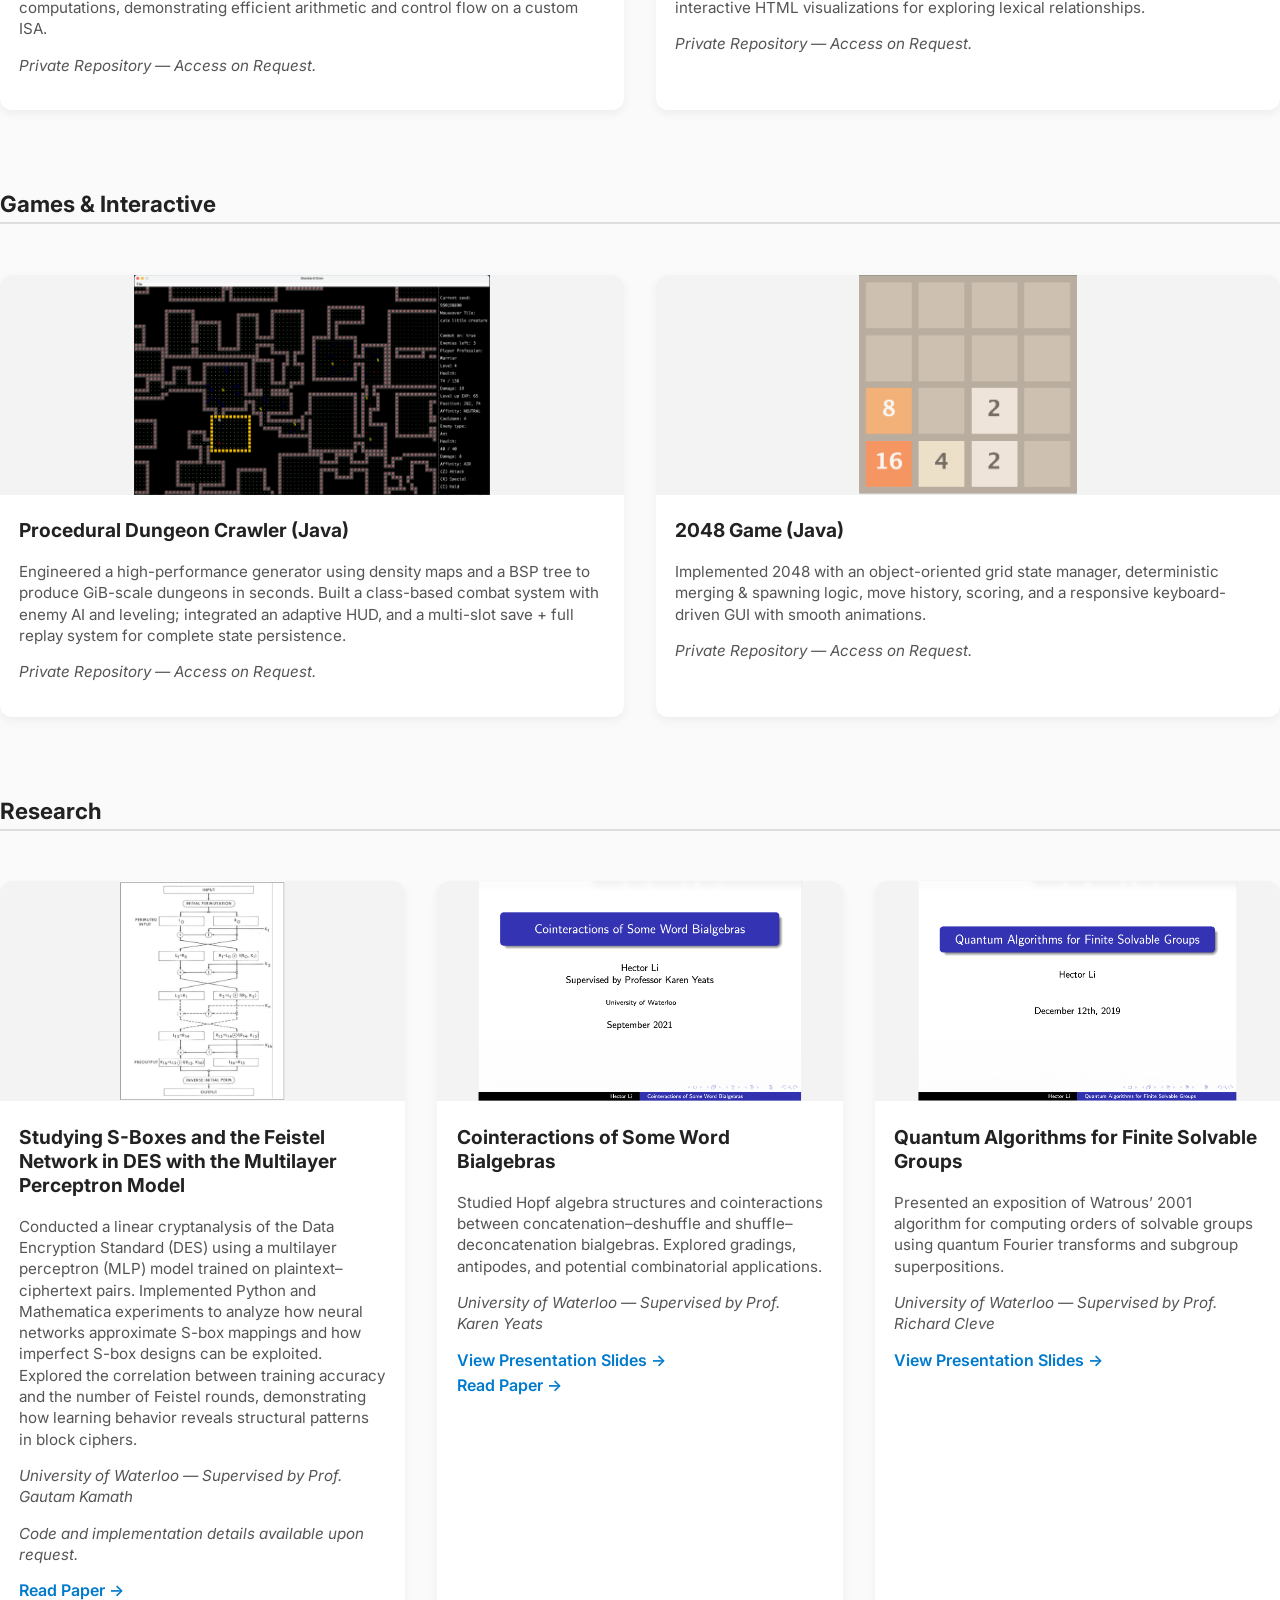
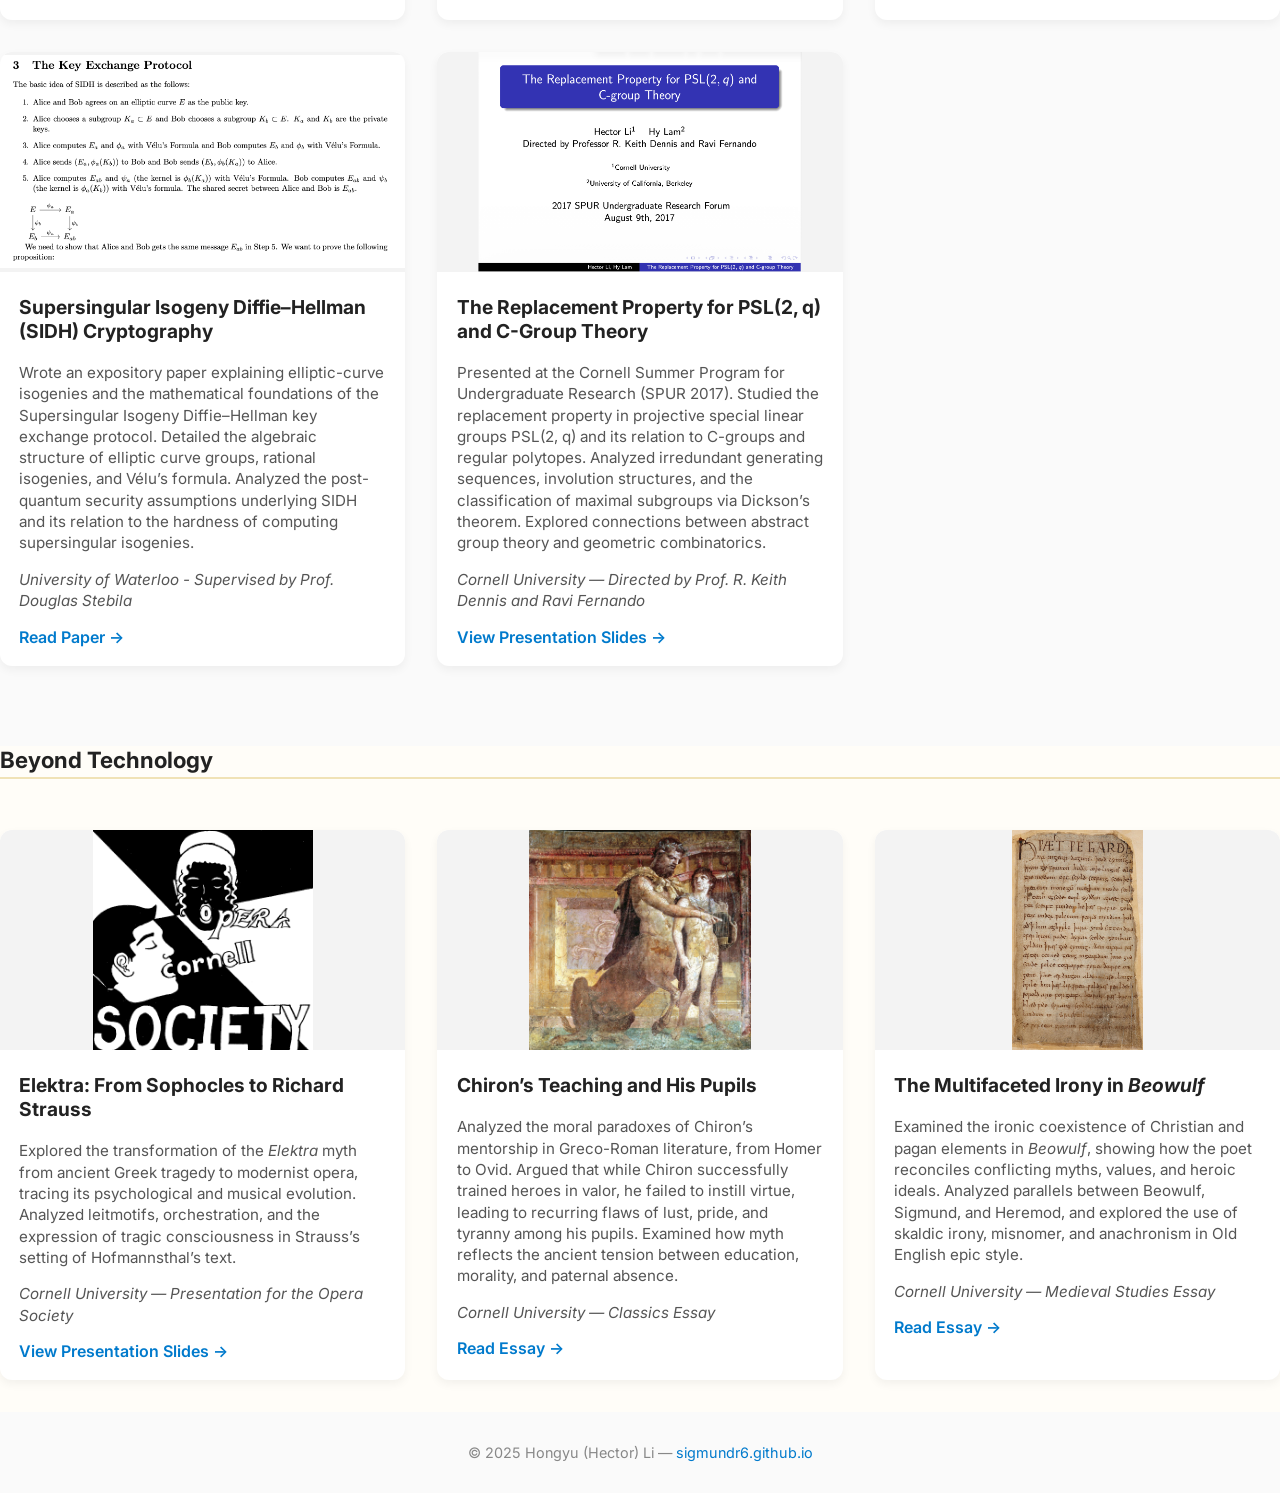
==== commit 4d262f52: "Add Beyond Technology" ====
--- a/index.html
+++ b/index.html
@@ -15,6 +15,7 @@
   <a href="#ai-data">AI / Data</a>
   <a href="#games">Games & Interactive</a>
   <a href="#research">Research</a>
+  <a href="#beyond">Beyond Technology</a>
 </nav>
 
 <body>
@@ -262,6 +263,50 @@
   </div>
 </section>
 
+<section id="beyond">
+  <h2>Beyond Technology</h2>
+  <div class="projects">
+
+    <div class="card">
+      <img src="images/opera.png" alt="Cornell Opera Society">
+      <div class="card-content">
+        <h3>Elektra: From Sophocles to Richard Strauss</h3>
+        <p>Explored the transformation of the <em>Elektra</em> myth from ancient Greek tragedy to modernist opera,
+           tracing its psychological and musical evolution. Analyzed leitmotifs, orchestration, and the expression
+           of tragic consciousness in Strauss’s setting of Hofmannsthal’s text.</p>
+        <p><em>Cornell University — Presentation for the Opera Society</em></p>
+        <a href="Elektra.pdf">View Presentation Slides →</a>
+      </div>
+    </div>
+
+    <div class="card">
+      <img src="images/chiron.jpg" alt="Chiron Teaching Achilles (Classical Relief)">
+      <div class="card-content">
+        <h3>Chiron’s Teaching and His Pupils</h3>
+        <p>Analyzed the moral paradoxes of Chiron’s mentorship in Greco-Roman literature, from Homer to Ovid.
+           Argued that while Chiron successfully trained heroes in valor, he failed to instill virtue, leading to
+           recurring flaws of lust, pride, and tyranny among his pupils. Examined how myth reflects the ancient
+           tension between education, morality, and paternal absence.</p>
+        <p><em>Cornell University — Classics Essay</em></p>
+        <a href="Chiron's Teaching and His Pupils.pdf">Read Essay →</a>
+      </div>
+    </div>
+
+    <div class="card">
+  <img src="images/beowulf.jpg" alt="Beowulf Manuscript Illustration">
+  <div class="card-content">
+    <h3>The Multifaceted Irony in <em>Beowulf</em></h3>
+    <p>Examined the ironic coexistence of Christian and pagan elements in <em>Beowulf</em>, showing how the poet
+       reconciles conflicting myths, values, and heroic ideals. Analyzed parallels between Beowulf, Sigmund,
+       and Heremod, and explored the use of skaldic irony, misnomer, and anachronism in Old English epic style.</p>
+    <p><em>Cornell University — Medieval Studies Essay</em></p>
+    <a href="The Multifaceted Irony in Beowulf.pdf">Read Essay →</a>
+  </div>
+</div>
+
+  </div>
+</section>
+
   <footer>
     © 2025 Hongyu (Hector) Li — <a href="https://sigmundr6.github.io/">sigmundr6.github.io</a>
   </footer>
--- a/style.css
+++ b/style.css
@@ -142,6 +142,13 @@
   font-weight: 600;
 }
 
+#beyond {
+  background: #fffdf8;
+}
+#beyond h2 {
+  border-color: #f0e2b6;
+}
+
 /* === Footer === */
 footer {
   text-align: center;
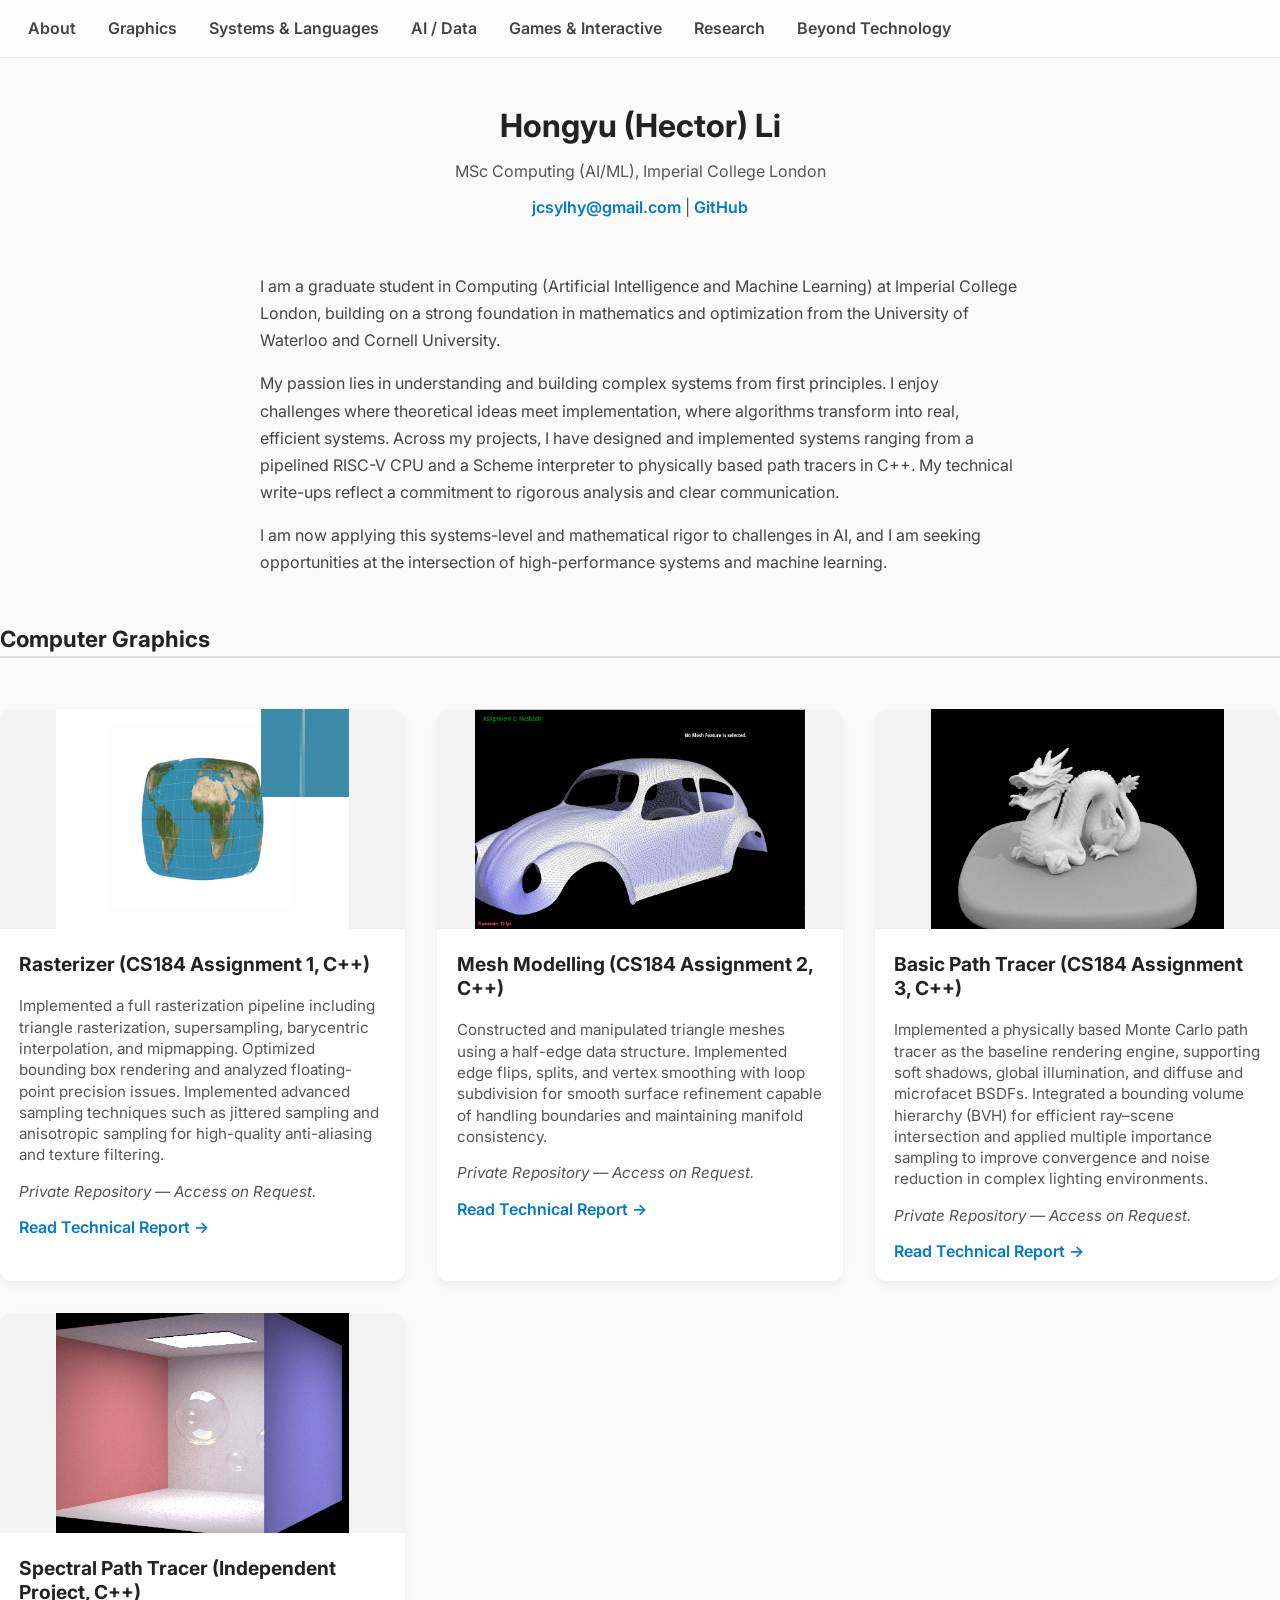
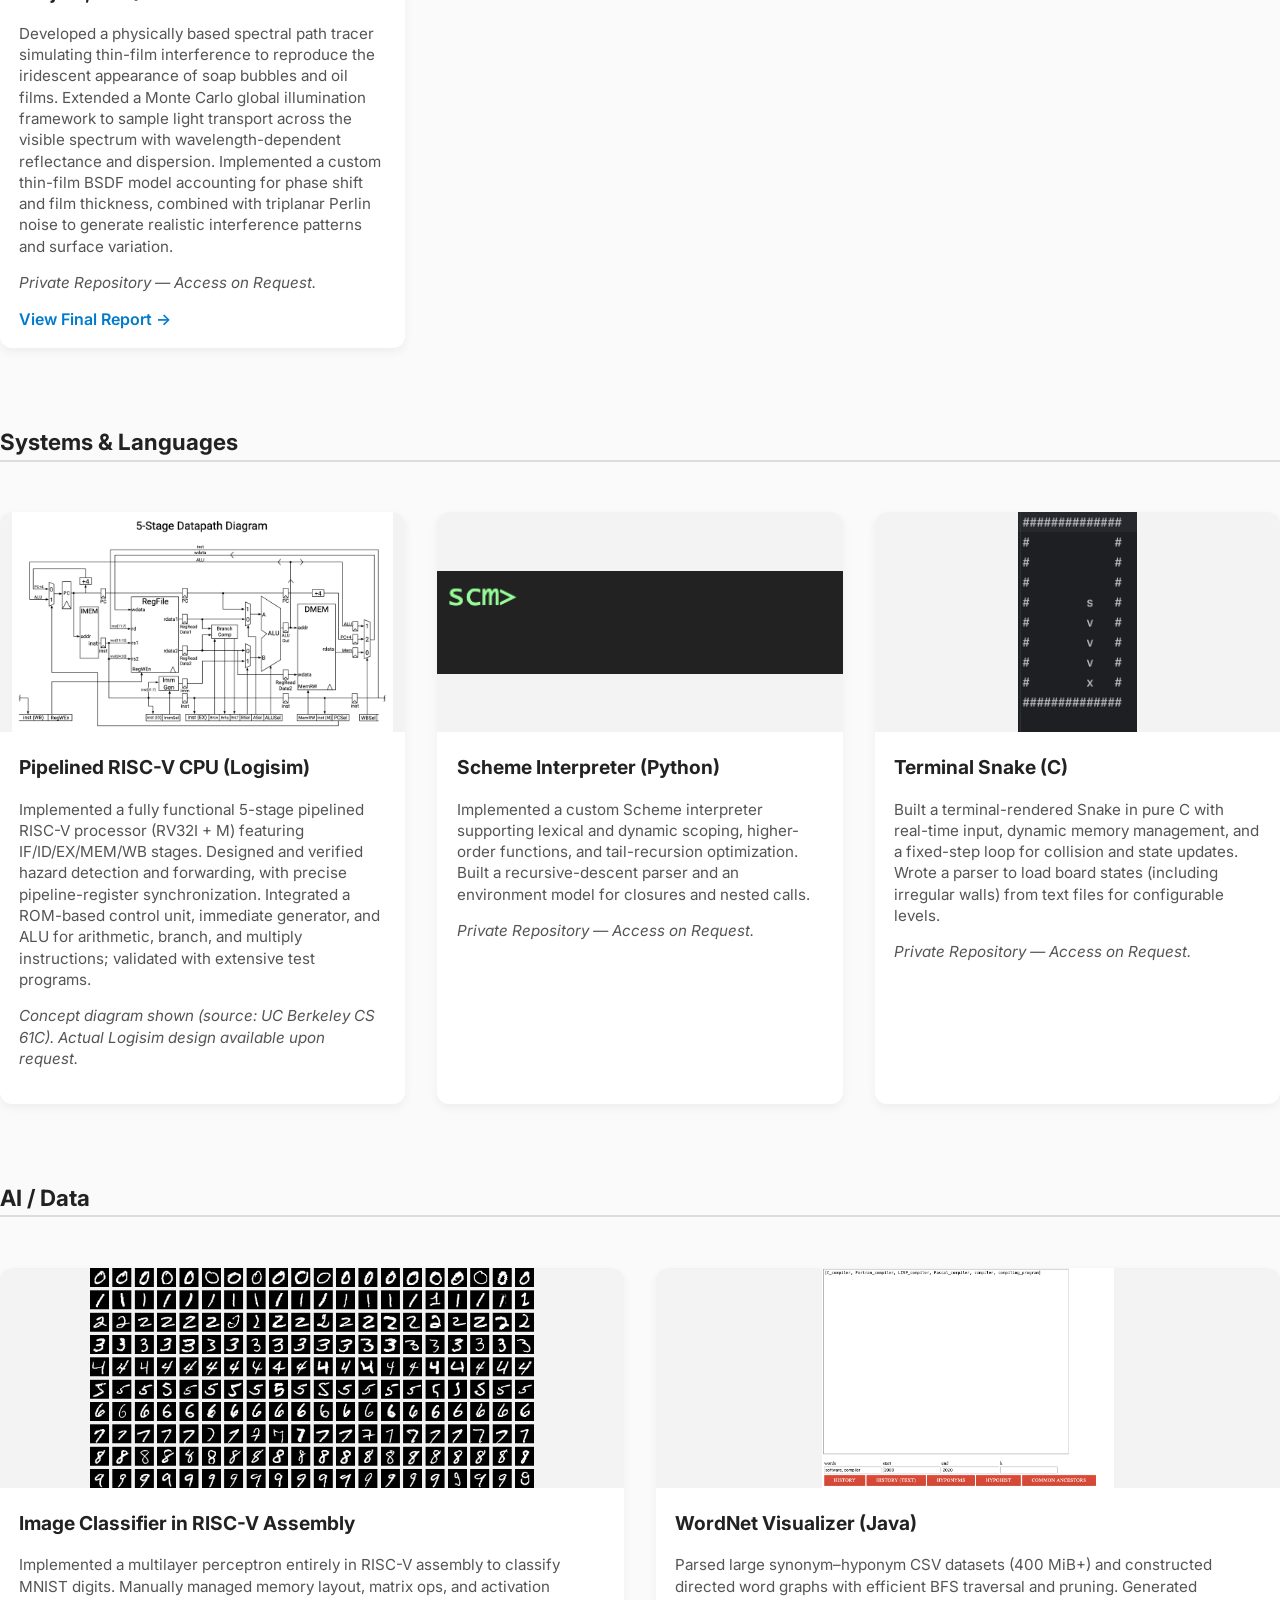
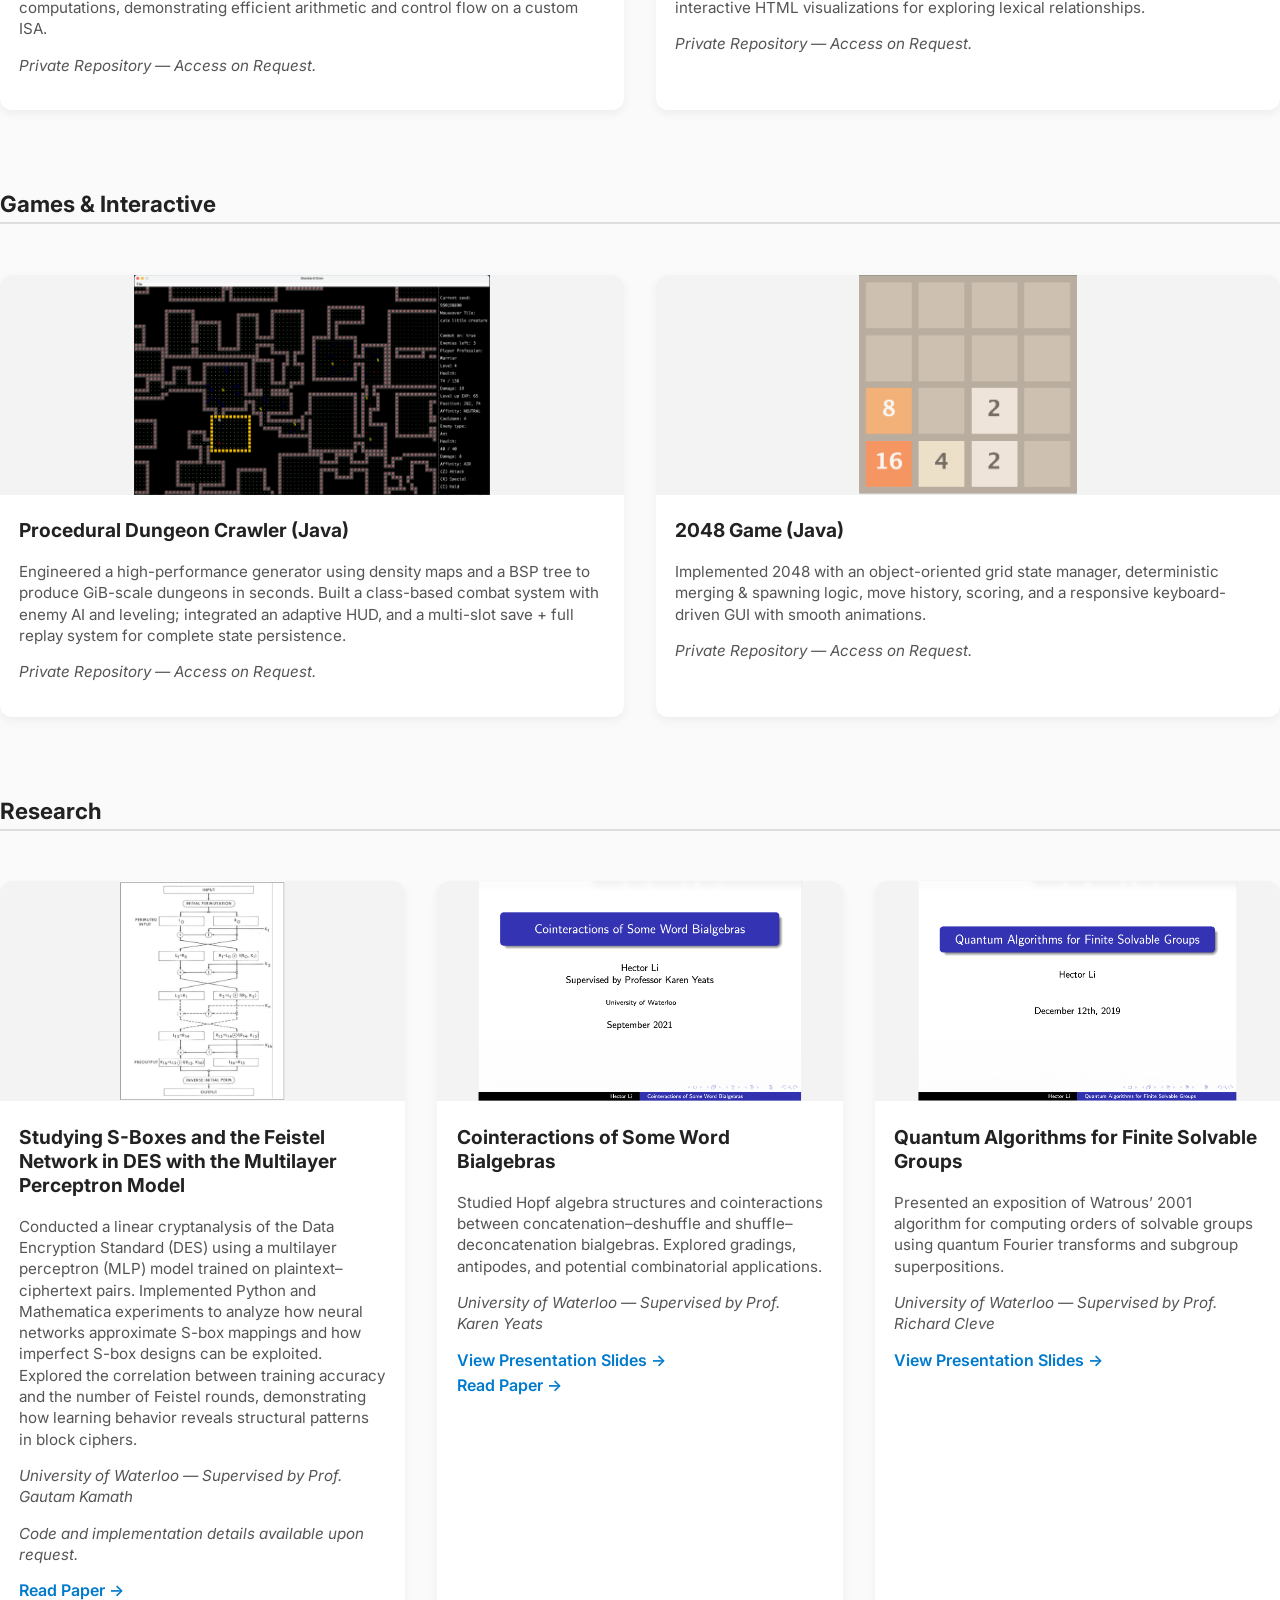
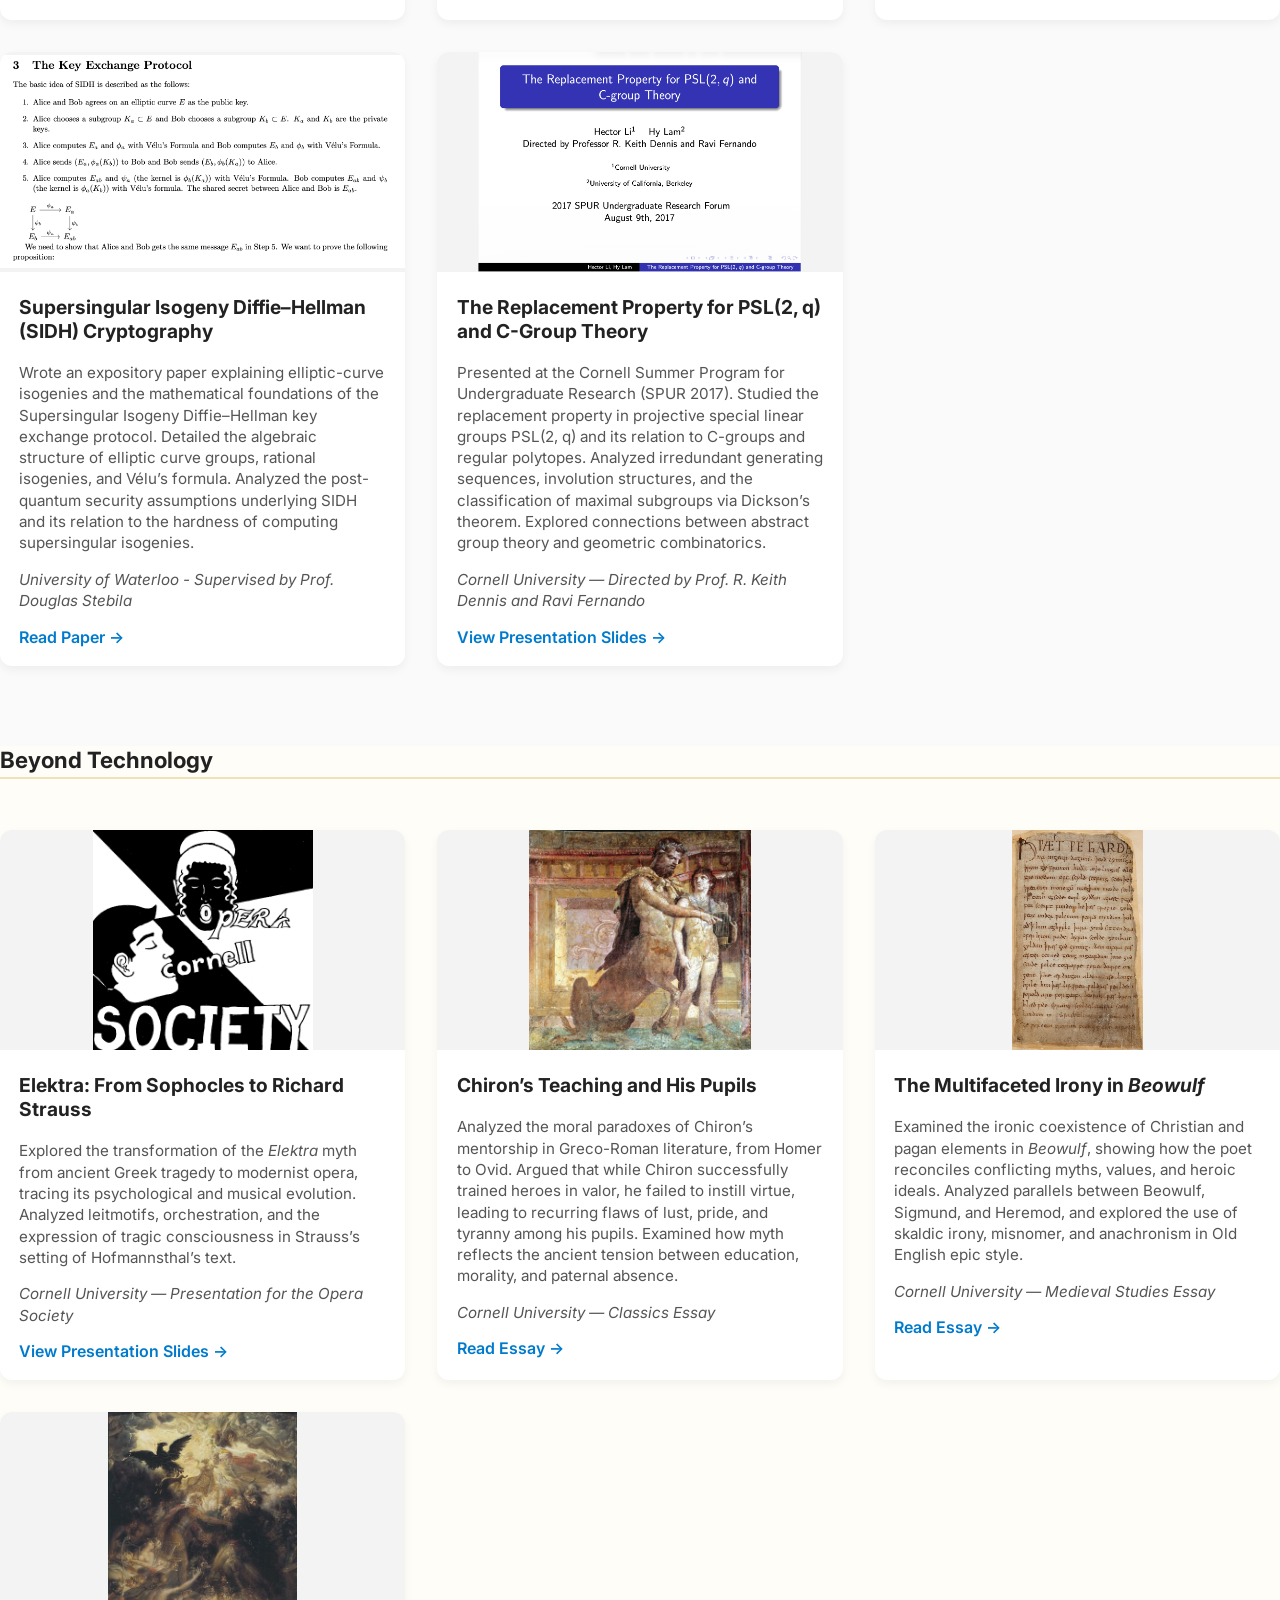
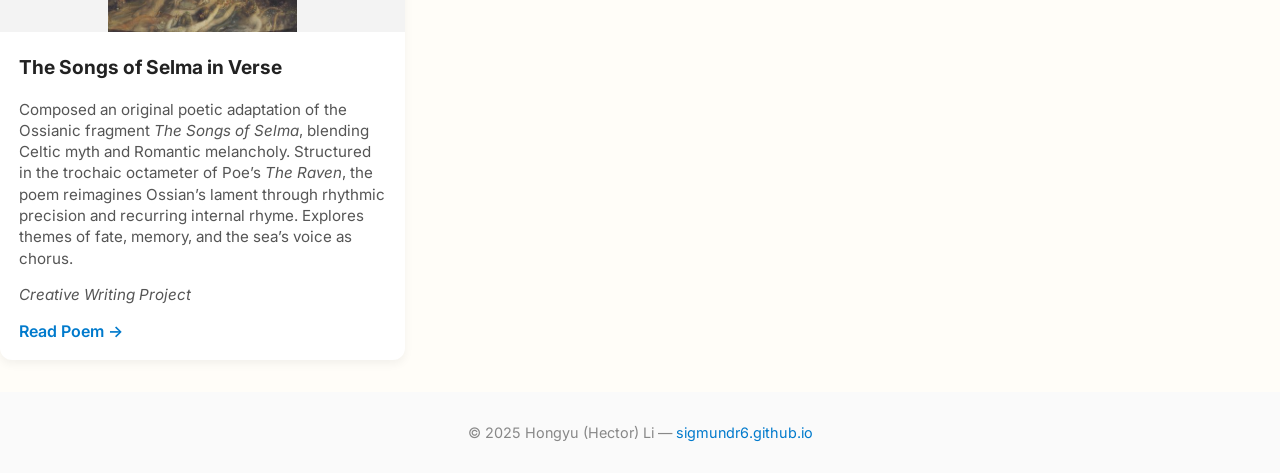
==== commit 5c91e6c2: "Add more material" ====
--- a/index.html
+++ b/index.html
@@ -304,6 +304,19 @@
   </div>
 </div>
 
+<div class="card">
+  <img src="images/ossian.jpg" alt="Ossian Painting">
+  <div class="card-content">
+    <h3>The Songs of Selma in Verse</h3>
+    <p>Composed an original poetic adaptation of the Ossianic fragment <em>The Songs of Selma</em>, blending
+       Celtic myth and Romantic melancholy. Structured in the trochaic octameter of Poe’s <em>The Raven</em>,
+       the poem reimagines Ossian’s lament through rhythmic precision and recurring internal rhyme. Explores
+       themes of fate, memory, and the sea’s voice as chorus.</p>
+    <p><em>Creative Writing Project</em></p>
+    <a href="The Songs of Selma in Verse.txt">Read Poem →</a>
+  </div>
+</div>
+
   </div>
 </section>
 
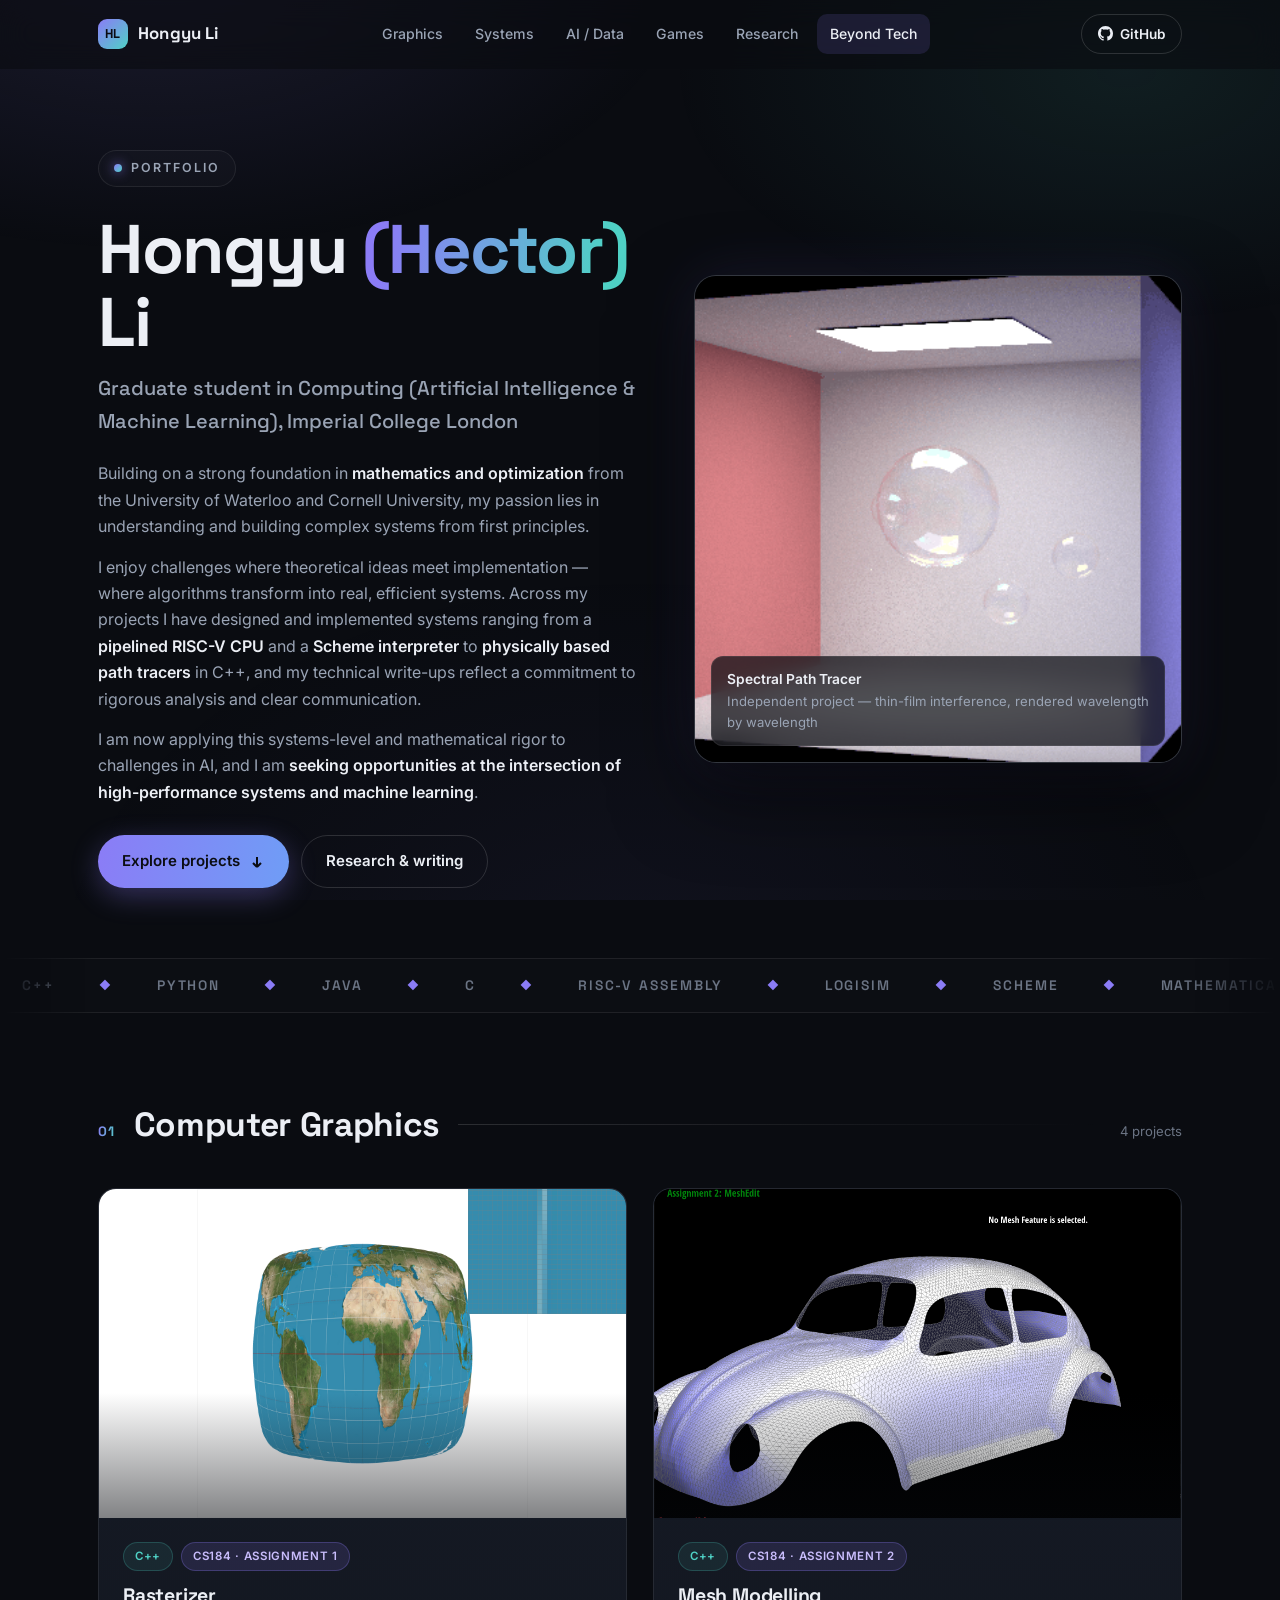
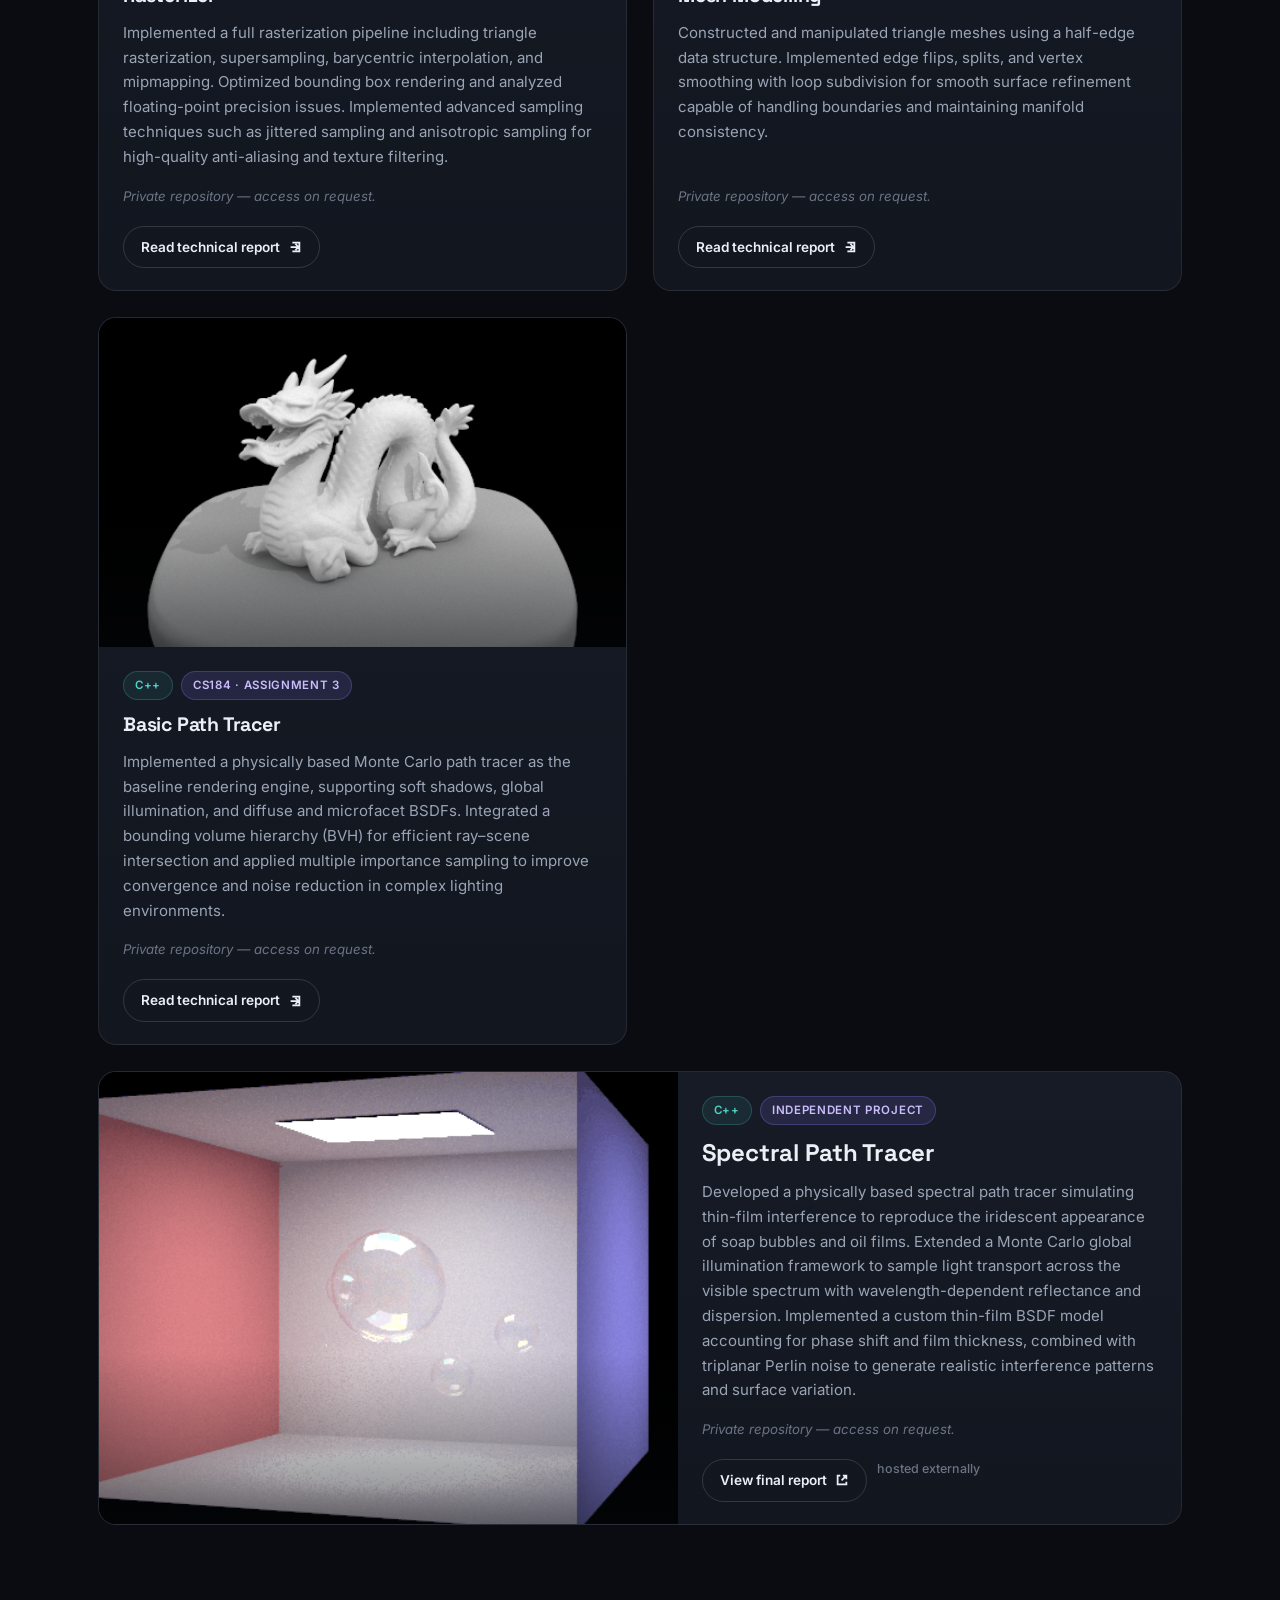
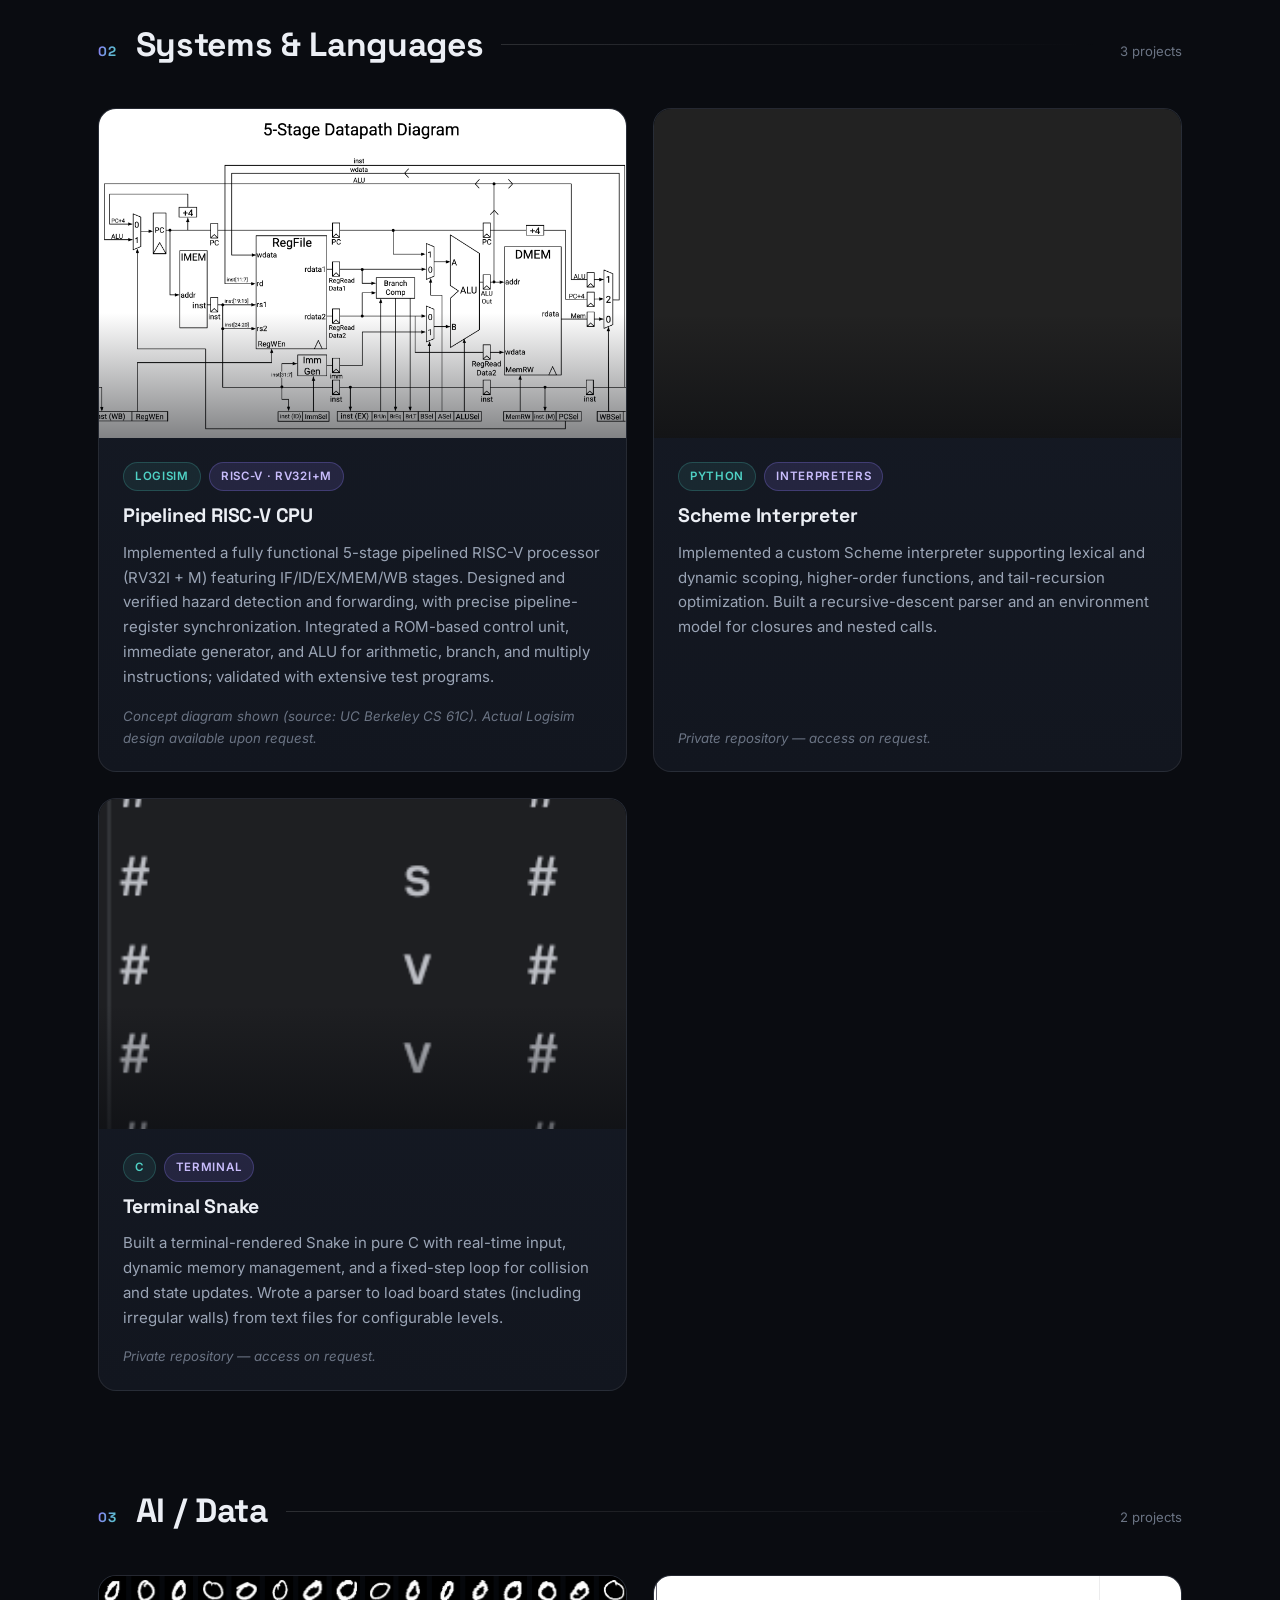
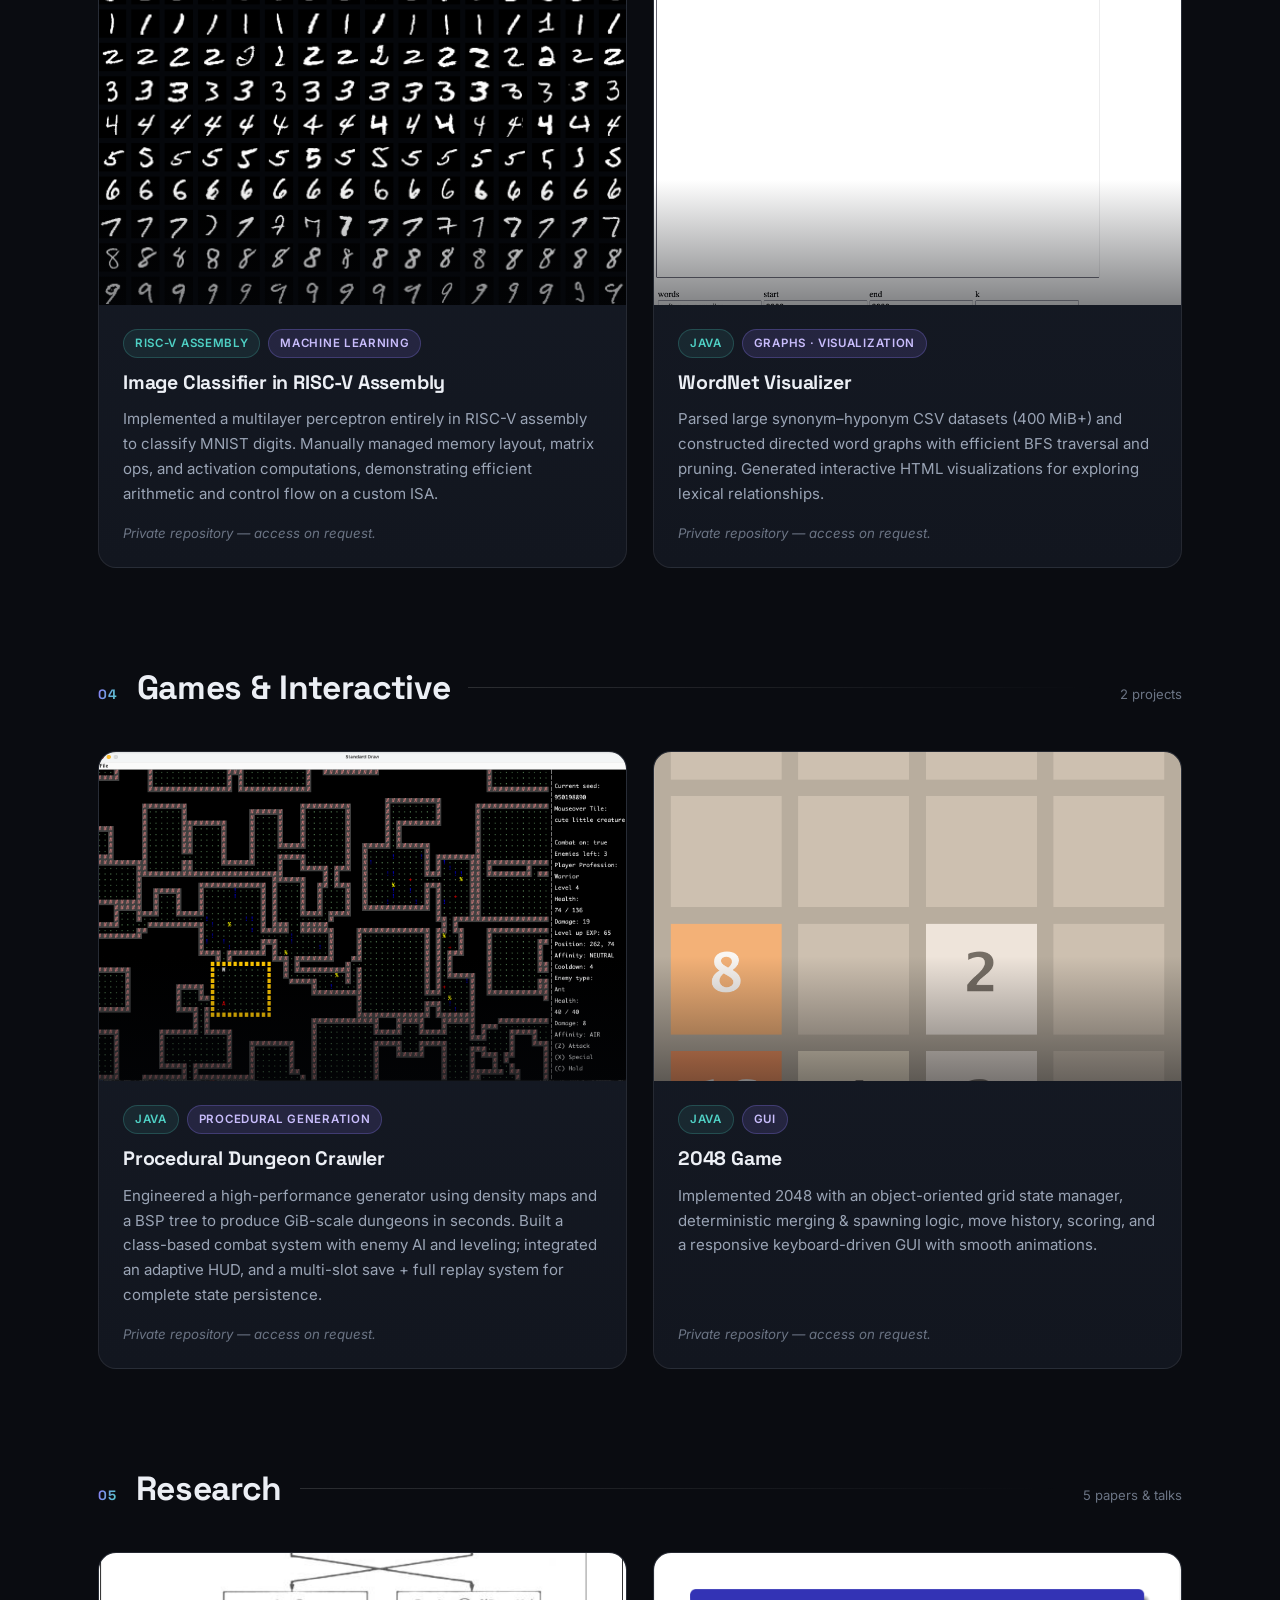
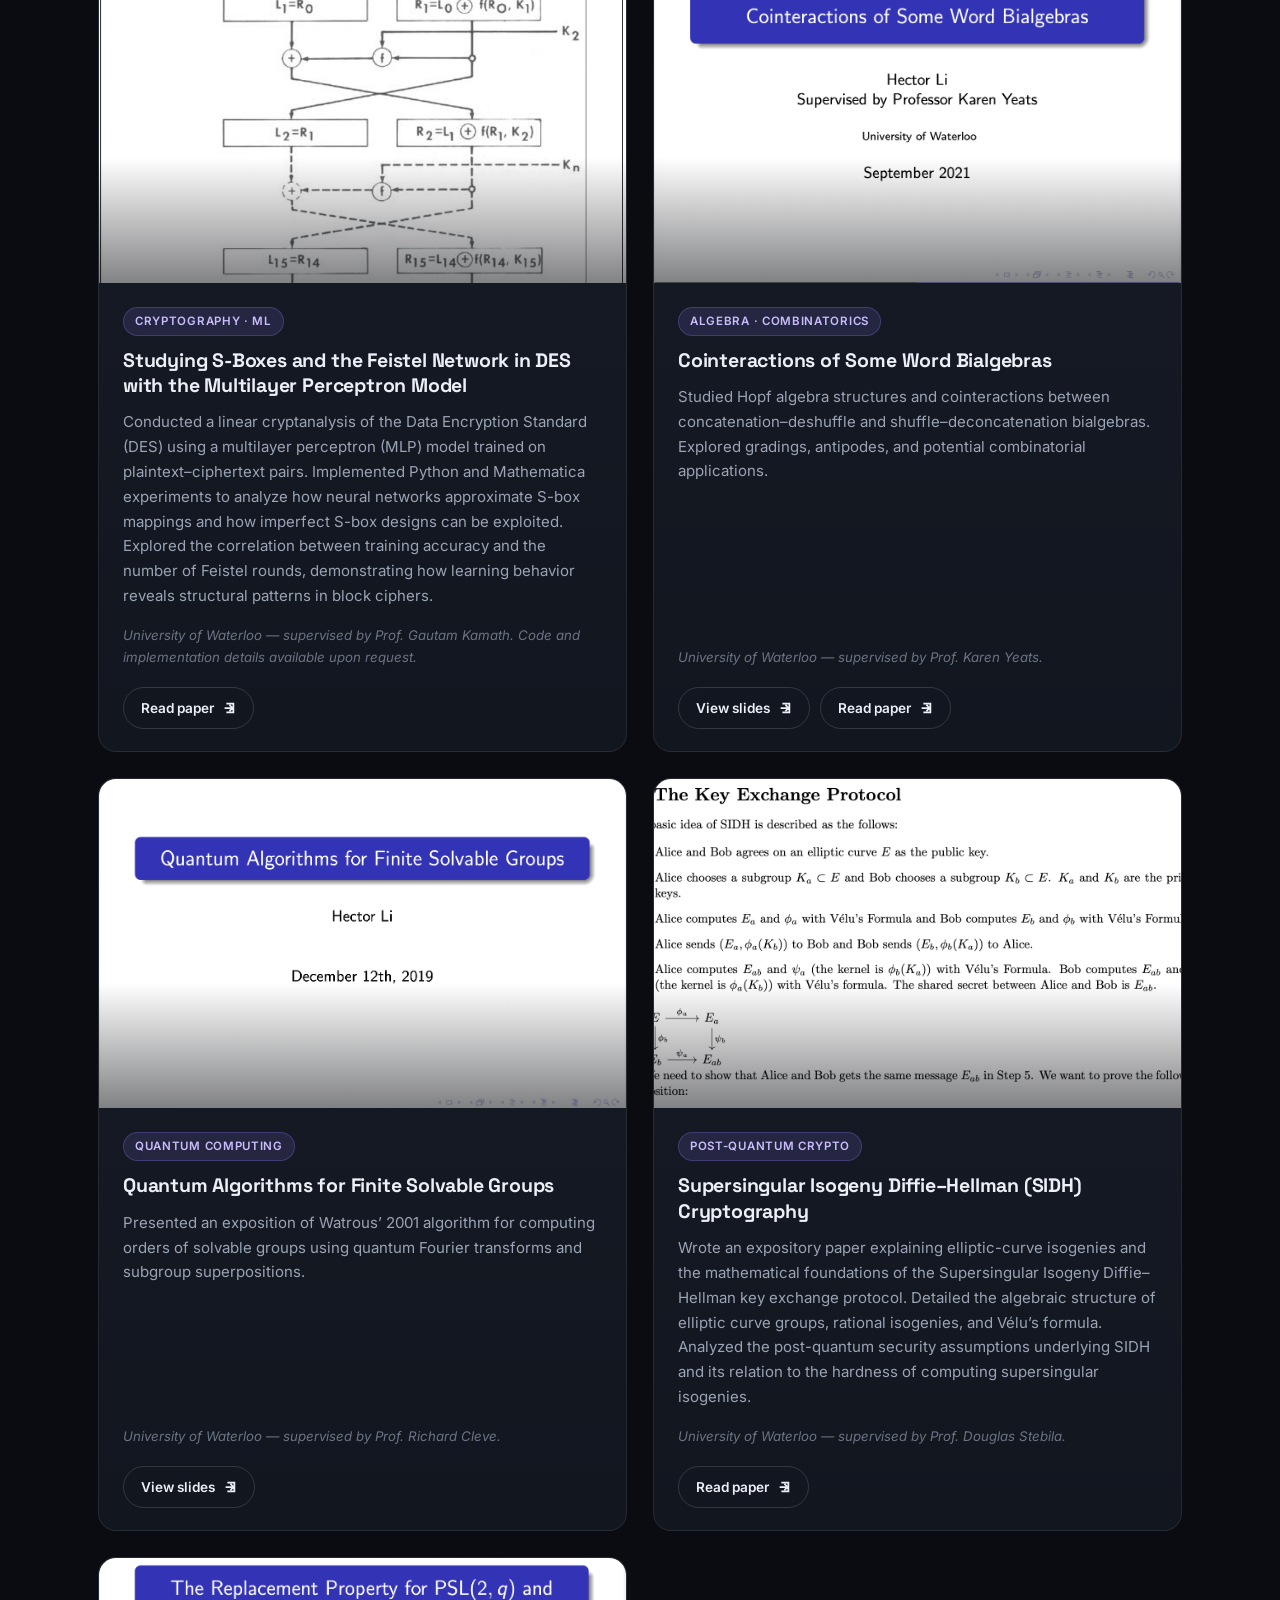
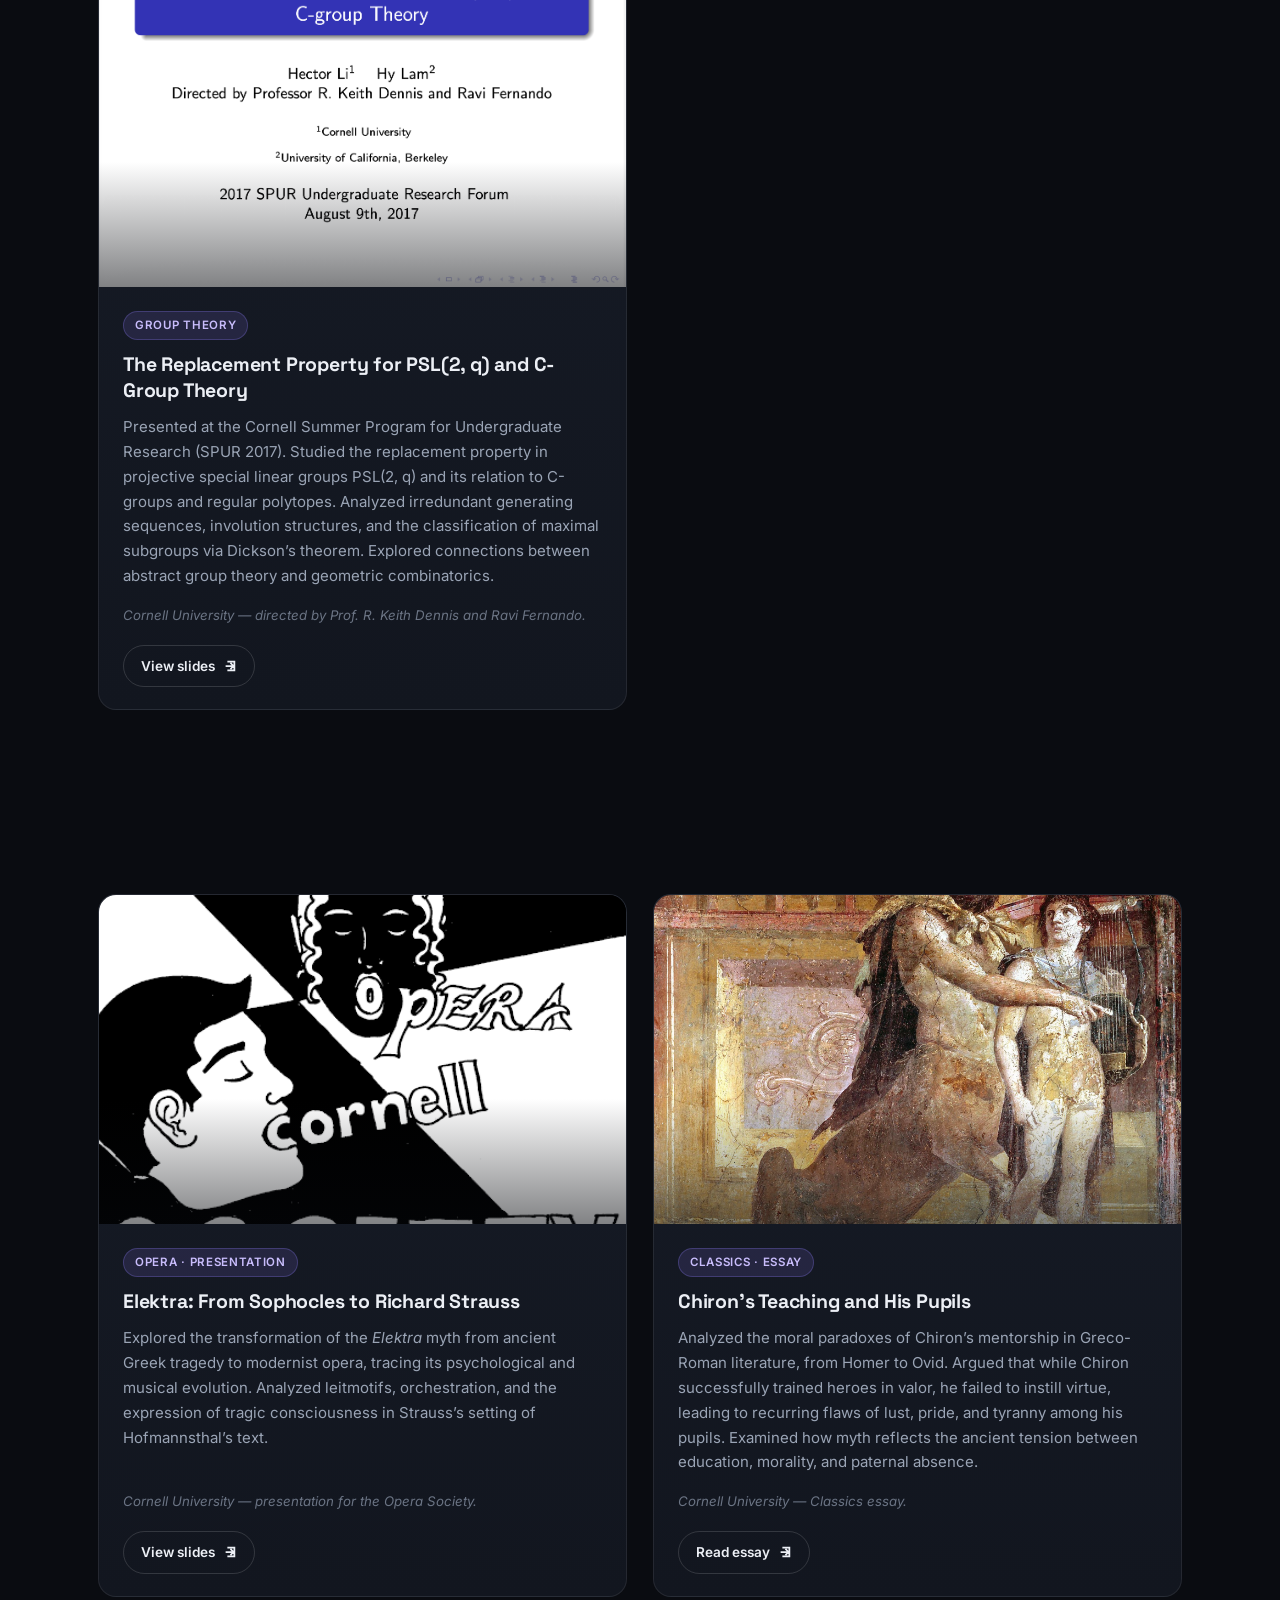
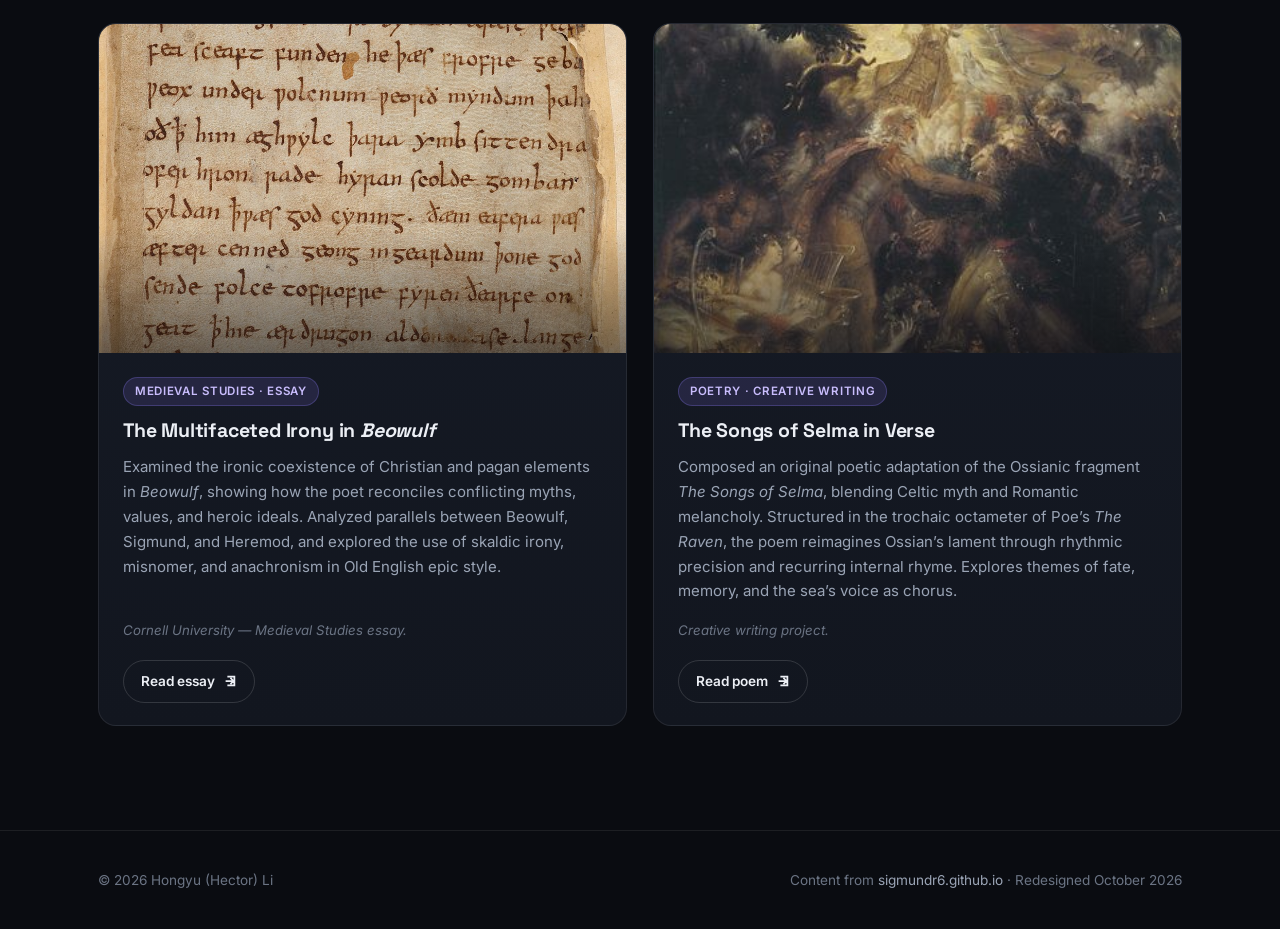
==== commit b5581ab4: "Redesign portfolio with modern presentation (same content, new layout)" ====
--- a/index.html
+++ b/index.html
@@ -1,327 +1,591 @@
 <!DOCTYPE html>
 <html lang="en">
 <head>
-  <meta charset="UTF-8">
-  <meta name="viewport" content="width=device-width, initial-scale=1.0">
-  <title>Hongyu (Hector) Li — Portfolio</title>
-  <link rel="stylesheet" href="style.css">
-  <link href="https://fonts.googleapis.com/css2?family=Inter:wght@400;600&display=swap" rel="stylesheet">
+<meta charset="UTF-8">
+<meta name="viewport" content="width=device-width, initial-scale=1.0">
+<title>Hongyu (Hector) Li — Portfolio</title>
+<meta name="description" content="Portfolio of Hongyu (Hector) Li — Computing (AI & ML) at Imperial College London. Systems, graphics, and machine learning projects.">
+<link rel="preconnect" href="https://fonts.googleapis.com">
+<link rel="preconnect" href="https://fonts.gstatic.com" crossorigin>
+<link href="https://fonts.googleapis.com/css2?family=Inter:wght@400;500;600;700&family=Space+Grotesk:wght@500;600;700&display=swap" rel="stylesheet">
+<style>
+  :root{
+    --bg:#0a0c11;
+    --bg-soft:#0e1118;
+    --card:#12161f;
+    --card-2:#161b26;
+    --border:rgba(255,255,255,.08);
+    --border-strong:rgba(255,255,255,.14);
+    --text:#eceff5;
+    --muted:#9aa4b5;
+    --faint:#6b7484;
+    --accent:#8b7cf6;
+    --accent-2:#4fd1c5;
+    --accent-soft:rgba(139,124,246,.14);
+    --radius:18px;
+    --font-body:'Inter',system-ui,-apple-system,'Segoe UI',sans-serif;
+    --font-display:'Space Grotesk','Inter',system-ui,sans-serif;
+    --max:1140px;
+  }
+  *{margin:0;padding:0;box-sizing:border-box}
+  html{scroll-behavior:smooth;scroll-padding-top:88px}
+  body{
+    font-family:var(--font-body);
+    background:var(--bg);
+    color:var(--text);
+    line-height:1.65;
+    -webkit-font-smoothing:antialiased;
+    overflow-x:hidden;
+  }
+  body::before{
+    content:"";position:fixed;inset:0;z-index:-2;pointer-events:none;
+    background:
+      radial-gradient(900px 480px at 12% -4%, rgba(139,124,246,.13), transparent 60%),
+      radial-gradient(760px 420px at 88% 8%, rgba(79,209,197,.09), transparent 60%),
+      radial-gradient(1000px 700px at 50% 110%, rgba(139,124,246,.06), transparent 60%);
+  }
+  ::selection{background:rgba(139,124,246,.35)}
+  a{color:inherit}
+  img{display:block;max-width:100%}
+
+  /* ---------- progress bar ---------- */
+  .progress{position:fixed;top:0;left:0;height:3px;width:0;z-index:200;
+    background:linear-gradient(90deg,var(--accent),var(--accent-2));}
+
+  /* ---------- nav ---------- */
+  nav{position:fixed;top:0;left:0;right:0;z-index:100;
+    backdrop-filter:blur(14px);-webkit-backdrop-filter:blur(14px);
+    background:rgba(10,12,17,.62);border-bottom:1px solid transparent;
+    transition:border-color .3s, background .3s;}
+  nav.scrolled{border-bottom-color:var(--border);background:rgba(10,12,17,.85)}
+  .nav-inner{max-width:var(--max);margin:0 auto;padding:0 28px;height:68px;
+    display:flex;align-items:center;justify-content:space-between;gap:16px}
+  .brand{font-family:var(--font-display);font-weight:700;font-size:1.05rem;
+    letter-spacing:.01em;text-decoration:none;display:flex;align-items:center;gap:10px}
+  .brand-mark{width:30px;height:30px;border-radius:9px;flex:none;
+    background:linear-gradient(135deg,var(--accent),var(--accent-2));
+    display:grid;place-items:center;font-size:.8rem;font-weight:700;color:#0a0c11}
+  .nav-links{display:flex;gap:6px;align-items:center}
+  .nav-links a{text-decoration:none;font-size:.88rem;font-weight:500;color:var(--muted);
+    padding:8px 13px;border-radius:10px;transition:color .2s,background .2s;white-space:nowrap}
+  .nav-links a:hover{color:var(--text);background:rgba(255,255,255,.05)}
+  .nav-links a.active{color:var(--text);background:var(--accent-soft)}
+  .nav-cta{font-size:.85rem;font-weight:600;text-decoration:none;
+    border:1px solid var(--border-strong);padding:8px 16px;border-radius:999px;
+    transition:border-color .2s,background .2s;display:inline-flex;align-items:center;gap:7px}
+  .nav-cta:hover{border-color:var(--accent);background:var(--accent-soft)}
+  .nav-cta svg{width:15px;height:15px}
+  @media(max-width:860px){.nav-links{display:none}}
+
+  /* ---------- hero ---------- */
+  header{max-width:var(--max);margin:0 auto;padding:150px 28px 70px;
+    display:grid;grid-template-columns:1.05fr .95fr;gap:56px;align-items:center}
+  .eyebrow{display:inline-flex;align-items:center;gap:9px;font-size:.78rem;font-weight:600;
+    letter-spacing:.16em;text-transform:uppercase;color:var(--muted);
+    border:1px solid var(--border);border-radius:999px;padding:7px 15px;margin-bottom:26px;
+    background:rgba(255,255,255,.02)}
+  .eyebrow .dot{width:8px;height:8px;border-radius:50%;
+    background:linear-gradient(135deg,var(--accent),var(--accent-2));
+    box-shadow:0 0 12px rgba(139,124,246,.8)}
+  h1{font-family:var(--font-display);font-weight:700;line-height:1.06;letter-spacing:-.02em;
+    font-size:clamp(2.6rem,5.4vw,4.3rem);margin-bottom:14px}
+  h1 .grad{background:linear-gradient(100deg,var(--accent) 10%,var(--accent-2) 90%);
+    -webkit-background-clip:text;background-clip:text;color:transparent}
+  .role{font-family:var(--font-display);font-size:clamp(1.02rem,2vw,1.25rem);
+    color:var(--muted);font-weight:500;margin-bottom:22px}
+  .bio{color:var(--muted);font-size:1.0rem;max-width:34rem}
+  .bio p+p{margin-top:14px}
+  .bio strong{color:var(--text);font-weight:600}
+  .hero-actions{display:flex;gap:12px;margin-top:30px;flex-wrap:wrap}
+  .btn{display:inline-flex;align-items:center;gap:9px;text-decoration:none;font-weight:600;
+    font-size:.94rem;padding:13px 24px;border-radius:999px;transition:transform .18s,box-shadow .18s,background .2s}
+  .btn-primary{background:linear-gradient(100deg,var(--accent),#6f9df6);color:#0b0d12;
+    box-shadow:0 8px 28px rgba(139,124,246,.32)}
+  .btn-primary:hover{transform:translateY(-2px);box-shadow:0 12px 34px rgba(139,124,246,.42)}
+  .btn-ghost{border:1px solid var(--border-strong);color:var(--text)}
+  .btn-ghost:hover{background:rgba(255,255,255,.05);transform:translateY(-2px)}
+  .btn svg{width:16px;height:16px}
+  .hero-visual{position:relative}
+  .hero-frame{border-radius:22px;overflow:hidden;border:1px solid var(--border-strong);
+    box-shadow:0 30px 80px rgba(0,0,0,.55),0 0 60px rgba(139,124,246,.12);
+    position:relative;background:var(--card)}
+  .hero-frame img{width:100%;aspect-ratio:1/1;object-fit:cover}
+  .hero-caption{position:absolute;left:16px;bottom:16px;right:16px;
+    background:rgba(10,12,17,.72);backdrop-filter:blur(10px);
+    border:1px solid var(--border);border-radius:12px;padding:11px 15px;font-size:.82rem;color:var(--muted)}
+  .hero-caption strong{color:var(--text);font-weight:600;display:block;font-size:.86rem}
+  .hero-visual::before{content:"";position:absolute;inset:-24px;z-index:-1;border-radius:30px;
+    background:radial-gradient(closest-side,rgba(139,124,246,.22),transparent 70%);filter:blur(10px)}
+  @media(max-width:960px){header{grid-template-columns:1fr;padding-top:120px}.hero-visual{max-width:520px}}
+
+  /* ---------- tech strip ---------- */
+  .strip{border-top:1px solid var(--border);border-bottom:1px solid var(--border);
+    background:rgba(255,255,255,.012);overflow:hidden;white-space:nowrap;
+    -webkit-mask-image:linear-gradient(90deg,transparent,#000 8%,#000 92%,transparent);
+    mask-image:linear-gradient(90deg,transparent,#000 8%,#000 92%,transparent)}
+  .strip-track{display:inline-flex;gap:44px;padding:15px 22px;animation:scroll 30s linear infinite;
+    font-family:var(--font-display);font-size:.86rem;font-weight:600;letter-spacing:.14em;
+    text-transform:uppercase;color:var(--faint)}
+  .strip-track span{display:inline-flex;align-items:center;gap:44px}
+  .strip-track i{font-style:normal;color:var(--accent);font-size:.7rem}
+  @keyframes scroll{to{transform:translateX(-50%)}}
+  @media(prefers-reduced-motion:reduce){.strip-track{animation:none}}
+
+  /* ---------- sections ---------- */
+  main{max-width:var(--max);margin:0 auto;padding:0 28px}
+  section{padding:84px 0 8px}
+  .sec-head{display:flex;align-items:baseline;gap:18px;margin-bottom:36px}
+  .sec-num{font-family:var(--font-display);font-size:.85rem;font-weight:700;letter-spacing:.1em;
+    background:linear-gradient(100deg,var(--accent),var(--accent-2));
+    -webkit-background-clip:text;background-clip:text;color:transparent;white-space:nowrap}
+  .sec-head h2{font-family:var(--font-display);font-size:clamp(1.5rem,3vw,2.1rem);
+    font-weight:700;letter-spacing:-.01em;white-space:nowrap}
+  .sec-rule{flex:1;height:1px;background:linear-gradient(90deg,var(--border-strong),transparent);align-self:center}
+  .sec-count{font-size:.82rem;color:var(--faint);white-space:nowrap}
+
+  /* ---------- cards ---------- */
+  .grid{display:grid;grid-template-columns:repeat(2,1fr);gap:26px}
+  @media(max-width:860px){.grid{grid-template-columns:1fr}}
+  .card{background:linear-gradient(180deg,var(--card-2),var(--card));
+    border:1px solid var(--border);border-radius:var(--radius);overflow:hidden;
+    display:flex;flex-direction:column;
+    transition:transform .25s ease,border-color .25s ease,box-shadow .25s ease}
+  .card:hover{transform:translateY(-5px);border-color:var(--border-strong);
+    box-shadow:0 24px 60px rgba(0,0,0,.45)}
+  .card.featured{grid-column:1/-1;display:grid;grid-template-columns:1.15fr 1fr}
+  @media(max-width:860px){.card.featured{grid-template-columns:1fr}}
+  .thumb{position:relative;overflow:hidden;background:#05070b;flex:none}
+  .thumb img{width:100%;height:100%;object-fit:cover;aspect-ratio:16/10;
+    transition:transform .5s ease;filter:saturate(1.02)}
+  .card.featured .thumb img{aspect-ratio:auto;min-height:100%}
+  .card:hover .thumb img{transform:scale(1.045)}
+  .thumb::after{content:"";position:absolute;inset:0;pointer-events:none;
+    background:linear-gradient(180deg,transparent 62%,rgba(5,7,11,.5))}
+  .card-body{padding:24px 24px 22px;display:flex;flex-direction:column;gap:12px;flex:1}
+  .tags{display:flex;flex-wrap:wrap;gap:8px}
+  .tag{font-size:.72rem;font-weight:600;letter-spacing:.06em;text-transform:uppercase;
+    color:var(--accent-2);background:rgba(79,209,197,.09);
+    border:1px solid rgba(79,209,197,.22);padding:4px 11px;border-radius:999px}
+  .tag.alt{color:#c9bdfc;background:var(--accent-soft);border-color:rgba(139,124,246,.28)}
+  .card h3{font-family:var(--font-display);font-size:1.22rem;font-weight:700;
+    letter-spacing:-.01em;line-height:1.3}
+  .card.featured h3{font-size:1.5rem}
+  .card p.desc{color:var(--muted);font-size:.94rem}
+  .card p.note{font-size:.83rem;color:var(--faint);font-style:italic;margin-top:auto;padding-top:4px}
+  .links{display:flex;flex-wrap:wrap;gap:10px;margin-top:6px}
+  .link-btn{display:inline-flex;align-items:center;gap:8px;text-decoration:none;
+    font-size:.85rem;font-weight:600;color:var(--text);
+    border:1px solid var(--border-strong);border-radius:999px;padding:9px 17px;
+    transition:background .2s,border-color .2s,transform .18s}
+  .link-btn:hover{background:var(--accent-soft);border-color:var(--accent);transform:translateY(-1px)}
+  .link-btn svg{width:14px;height:14px}
+  .ext{font-size:.78rem;color:var(--faint);font-weight:500}
+
+  /* ---------- reveal ---------- */
+  .reveal{opacity:0;transform:translateY(26px);transition:opacity .7s ease,transform .7s ease}
+  .reveal.in{opacity:1;transform:none}
+  @media(prefers-reduced-motion:reduce){.reveal{opacity:1;transform:none;transition:none}html{scroll-behavior:auto}}
+
+  /* ---------- footer ---------- */
+  footer{border-top:1px solid var(--border);margin-top:96px}
+  .foot-inner{max-width:var(--max);margin:0 auto;padding:38px 28px;display:flex;
+    justify-content:space-between;align-items:center;gap:16px;flex-wrap:wrap;
+    color:var(--faint);font-size:.85rem}
+  .foot-inner a{color:var(--muted);text-decoration:none}
+  .foot-inner a:hover{color:var(--text)}
+</style>
 </head>
-
-<nav class="topnav">
-    <a href="#about">About</a>
-  <a href="#graphics">Graphics</a>
-  <a href="#systems">Systems & Languages</a>
-  <a href="#ai-data">AI / Data</a>
-  <a href="#games">Games & Interactive</a>
-  <a href="#research">Research</a>
-  <a href="#beyond">Beyond Technology</a>
+<body>
+<div class="progress" id="progress"></div>
+
+<nav id="nav">
+  <div class="nav-inner">
+    <a class="brand" href="#top"><span class="brand-mark">HL</span>Hongyu&nbsp;Li</a>
+    <div class="nav-links" id="navLinks">
+      <a href="#graphics">Graphics</a>
+      <a href="#systems">Systems</a>
+      <a href="#ai">AI&nbsp;/&nbsp;Data</a>
+      <a href="#games">Games</a>
+      <a href="#research">Research</a>
+      <a href="#beyond">Beyond&nbsp;Tech</a>
+    </div>
+    <a class="nav-cta" href="https://github.com/sigmundr6" target="_blank" rel="noopener">
+      <svg viewBox="0 0 16 16" fill="currentColor"><path d="M8 0C3.58 0 0 3.58 0 8c0 3.54 2.29 6.53 5.47 7.59.4.07.55-.17.55-.38 0-.19-.01-.82-.01-1.49-2.01.37-2.53-.49-2.69-.94-.09-.23-.48-.94-.82-1.13-.28-.15-.68-.52-.01-.53.63-.01 1.08.58 1.23.82.72 1.21 1.87.87 2.33.66.07-.52.28-.87.51-1.07-1.78-.2-3.64-.89-3.64-3.95 0-.87.31-1.59.82-2.15-.08-.2-.36-1.02.08-2.12 0 0 .67-.21 2.2.82.64-.18 1.32-.27 2-.27s1.36.09 2 .27c1.53-1.04 2.2-.82 2.2-.82.44 1.1.16 1.92.08 2.12.51.56.82 1.27.82 2.15 0 3.07-1.87 3.75-3.65 3.95.29.25.54.73.54 1.48 0 1.07-.01 1.93-.01 2.2 0 .21.15.46.55.38A8.01 8.01 0 0 0 16 8c0-4.42-3.58-8-8-8Z"/></svg>
+      GitHub
+    </a>
+  </div>
 </nav>
 
-<body>
-  <header>
-    <h1>Hongyu (Hector) Li</h1>
-    <p>MSc Computing (AI/ML), Imperial College London</p>
-    <p><a href="mailto:jcsylhy@gmail.com">jcsylhy@gmail.com</a> | <a href="https://github.com/sigmundr6">GitHub</a></p>
-  </header>
-
-  <section id="about" class="about">
-  <p>I am a graduate student in Computing (Artificial Intelligence and Machine Learning) at Imperial College London, building on a strong foundation in mathematics and optimization from the University of Waterloo and Cornell University.</p>
-
-  <p>My passion lies in understanding and building complex systems from first principles. I enjoy challenges where theoretical ideas meet implementation, where algorithms transform into real, efficient systems. Across my projects, I have designed and implemented systems ranging from a pipelined RISC-V CPU and a Scheme interpreter to physically based path tracers in C++. My technical write-ups reflect a commitment to rigorous analysis and clear communication.</p>
-
-  <p>I am now applying this systems-level and mathematical rigor to challenges in AI, and I am seeking opportunities at the intersection of high-performance systems and machine learning.</p>
-</section>
-
-  <section id="graphics">
-    <h2>Computer Graphics</h2>
-    <div class="projects">
-
-      <div class="card">
-        <img src="images/rasterizer.png" alt="Rasterizer">
-        <div class="card-content">
-          <h3>Rasterizer (CS184 Assignment 1, C++)</h3>
-          <p>Implemented a full rasterization pipeline including triangle rasterization, supersampling, barycentric interpolation, 
-            and mipmapping. Optimized bounding box rendering and analyzed floating-point precision issues. Implemented advanced 
-            sampling techniques such as jittered sampling and anisotropic sampling for high-quality anti-aliasing and texture filtering.</p>
-            <p><em>Private Repository — Access on Request.</em></p>
-          <a href="CS_184_Assignment_1.pdf">Read Technical Report →</a>
-        </div>
-      </div>
-
-      <div class="card">
-        <img src="images/meshmodel.png" alt="Mesh Modelling">
-        <div class="card-content">
-          <h3>Mesh Modelling (CS184 Assignment 2, C++)</h3>
-          <p>Constructed and manipulated triangle meshes using a half-edge data structure. Implemented edge flips, 
-            splits, and vertex smoothing with loop subdivision for smooth surface refinement capable of handling 
-            boundaries and maintaining manifold consistency.</p>
-            <p><em>Private Repository — Access on Request.</em></p>
-          <a href="CS_184_Assignment_2.pdf">Read Technical Report →</a>
-        </div>
-      </div>
-
-        <div class="card">
-        <img src="images/pathtracer_basic.png" alt="Basic Path Tracer Rendering">
-        <div class="card-content">
-            <h3>Basic Path Tracer (CS184 Assignment 3, C++)</h3>
-            <p>Implemented a physically based Monte Carlo path tracer as the baseline rendering engine, supporting soft
-            shadows, global illumination, and diffuse and microfacet BSDFs. Integrated a bounding volume hierarchy (BVH)
-            for efficient ray–scene intersection and applied multiple importance sampling to improve convergence and
-            noise reduction in complex lighting environments.</p>
-            <p><em>Private Repository — Access on Request.</em></p>
-            <a href="CS_184_Assignment_3.pdf">Read Technical Report →</a>
-        </div>
-        </div>
-
-        <div class="card">
-        <img src="images/bubble.gif" alt="Spectral Path Tracer Rendering">
-        <div class="card-content">
-            <h3>Spectral Path Tracer (Independent Project, C++)</h3>
-            <p>Developed a physically based spectral path tracer simulating thin-film interference to reproduce the
-            iridescent appearance of soap bubbles and oil films. Extended a Monte Carlo global illumination framework
-            to sample light transport across the visible spectrum with wavelength-dependent reflectance and dispersion.
-            Implemented a custom thin-film BSDF model accounting for phase shift and film thickness, combined with
-            triplanar Perlin noise to generate realistic interference patterns and surface variation.</p>
-            <p><em>Private Repository — Access on Request.</em></p>
-            <a href="https://andvvo.github.io/bubbletracing/final-report/">View Final Report →</a>
-        </div>
-        </div>
-
-    </div>
-  </section>
-
-  <!-- Systems & Languages -->
-<section id="systems">
-  <h2>Systems & Languages</h2>
-  <div class="projects">
-
-    <div class="card">
-      <img src="images/riscv_pipeline.png" alt="Conceptual 5-Stage Pipeline Diagram">
-      <div class="card-content">
-        <h3>Pipelined RISC-V CPU (Logisim)</h3>
-        <p>Implemented a fully functional 5-stage pipelined RISC-V processor (RV32I + M) featuring IF/ID/EX/MEM/WB
-           stages. Designed and verified hazard detection and forwarding, with precise pipeline-register
-           synchronization. Integrated a ROM-based control unit, immediate generator, and ALU for arithmetic,
-           branch, and multiply instructions; validated with extensive test programs.</p>
-        <p><em>Concept diagram shown (source: UC Berkeley CS 61C). Actual Logisim design available upon request.</em></p>
-      </div>
-    </div>
-
-    <div class="card">
-      <img src="images/scm.png" alt="Scheme Interpreter REPL Screenshot">
-      <div class="card-content">
-        <h3>Scheme Interpreter (Python)</h3>
-        <p>Implemented a custom Scheme interpreter supporting lexical and dynamic scoping, higher-order functions,
-           and tail-recursion optimization. Built a recursive-descent parser and an environment model for closures
-           and nested calls.</p>
-        <p><em>Private Repository — Access on Request.</em></p>
-      </div>
-    </div>
-
-    <div class="card">
-      <img src="images/snake.png" alt="Terminal Snake Game Screenshot">
-      <div class="card-content">
-        <h3>Terminal Snake (C)</h3>
-        <p>Built a terminal-rendered Snake in pure C with real-time input, dynamic memory management, and a fixed-step
-           loop for collision and state updates. Wrote a parser to load board states (including irregular walls) from
-           text files for configurable levels.</p>
-        <p><em>Private Repository — Access on Request.</em></p>
-      </div>
-    </div>
-
+<header id="top">
+  <div>
+    <span class="eyebrow"><span class="dot"></span>Portfolio</span>
+    <h1>Hongyu <span class="grad">(Hector)</span> Li</h1>
+    <p class="role">Graduate student in Computing (Artificial Intelligence &amp; Machine Learning), Imperial College London</p>
+    <div class="bio">
+      <p>Building on a strong foundation in <strong>mathematics and optimization</strong> from the University of Waterloo and Cornell University, my passion lies in understanding and building complex systems from first principles.</p>
+      <p>I enjoy challenges where theoretical ideas meet implementation — where algorithms transform into real, efficient systems. Across my projects I have designed and implemented systems ranging from a <strong>pipelined RISC-V CPU</strong> and a <strong>Scheme interpreter</strong> to <strong>physically based path tracers</strong> in C++, and my technical write-ups reflect a commitment to rigorous analysis and clear communication.</p>
+      <p>I am now applying this systems-level and mathematical rigor to challenges in AI, and I am <strong>seeking opportunities at the intersection of high-performance systems and machine learning</strong>.</p>
+    </div>
+    <div class="hero-actions">
+      <a class="btn btn-primary" href="#graphics">Explore projects
+        <svg viewBox="0 0 16 16" fill="none" stroke="currentColor" stroke-width="2"><path d="M8 3v10m0 0l-4-4m4 4l4-4"/></svg>
+      </a>
+      <a class="btn btn-ghost" href="#research">Research &amp; writing</a>
+    </div>
   </div>
-</section>
-
-<!-- AI / Data -->
-<section id="ai-data">
-  <h2>AI / Data</h2>
-  <div class="projects">
-
-    <div class="card">
-      <img src="images/MNIST.png" alt="MNIST Digits Dataset (Source: Wikipedia)">
-      <div class="card-content">
-        <h3>Image Classifier in RISC-V Assembly</h3>
-        <p>Implemented a multilayer perceptron entirely in RISC-V assembly to classify MNIST digits. Manually managed
-           memory layout, matrix ops, and activation computations, demonstrating efficient arithmetic and control flow
-           on a custom ISA.</p>
-        <p><em>Private Repository — Access on Request.</em></p>
-      </div>
-    </div>
-
-    <div class="card">
-      <img src="images/wordnet.png" alt="WordNet Visualizer Screenshot">
-      <div class="card-content">
-        <h3>WordNet Visualizer (Java)</h3>
-        <p>Parsed large synonym–hyponym CSV datasets (400 MiB+) and constructed directed word graphs with efficient
-           BFS traversal and pruning. Generated interactive HTML visualizations for exploring lexical relationships.</p>
-        <p><em>Private Repository — Access on Request.</em></p>
-      </div>
-    </div>
-
+  <div class="hero-visual">
+    <div class="hero-frame">
+      <img src="https://sigmundr6.github.io/images/bubble.gif" alt="Spectral path tracer rendering of a soap bubble showing thin-film interference">
+      <div class="hero-caption"><strong>Spectral Path Tracer</strong>Independent project — thin-film interference, rendered wavelength by wavelength</div>
+    </div>
   </div>
-</section>
-
-<!-- Games & Interactive -->
-<section id="games">
-  <h2>Games & Interactive</h2>
-  <div class="projects">
-
-    <div class="card">
-      <img src="images/dungeon.png" alt="Procedural Dungeon Crawler Screenshot">
-      <div class="card-content">
-        <h3>Procedural Dungeon Crawler (Java)</h3>
-        <p>Engineered a high-performance generator using density maps and a BSP tree to produce GiB-scale dungeons in
-           seconds. Built a class-based combat system with enemy AI and leveling; integrated an adaptive HUD, and a
-           multi-slot save + full replay system for complete state persistence.</p>
-        <p><em>Private Repository — Access on Request.</em></p>
-      </div>
-    </div>
-
-    <div class="card">
-      <img src="images/2048.png" alt="2048 Game Board Screenshot">
-      <div class="card-content">
-        <h3>2048 Game (Java)</h3>
-        <p>Implemented 2048 with an object-oriented grid state manager, deterministic merging & spawning logic,
-           move history, scoring, and a responsive keyboard-driven GUI with smooth animations.</p>
-        <p><em>Private Repository — Access on Request.</em></p>
-      </div>
-    </div>
-
-  </div>
-</section>
-
-<section id="research">
-  <h2>Research</h2>
-
-  <div class="projects">
-
-    <div class="card">
-    <img src="images/des_mlp.png" alt="DES and MLP Paper Thumbnail">
-    <div class="card-content">
-        <h3>Studying S-Boxes and the Feistel Network in DES with the Multilayer Perceptron Model</h3>
-        <p>Conducted a linear cryptanalysis of the Data Encryption Standard (DES) using a multilayer perceptron (MLP)
-        model trained on plaintext–ciphertext pairs. Implemented Python and Mathematica experiments to analyze
-        how neural networks approximate S-box mappings and how imperfect S-box designs can be exploited. Explored
-        the correlation between training accuracy and the number of Feistel rounds, demonstrating how learning
-        behavior reveals structural patterns in block ciphers.</p>
-        <p><em>University of Waterloo — Supervised by Prof. Gautam Kamath</em></p>
-        <p><em>Code and implementation details available upon request.</em></p>
-        <a href="MLP_DES.pdf">Read Paper →</a>
-    </div>
-    </div>
-
-    <div class="card">
-      <img src="images/wordbialgebra_slide.png" alt="Word Bialgebra Presentation">
-      <div class="card-content">
-        <h3>Cointeractions of Some Word Bialgebras</h3>
-        <p>Studied Hopf algebra structures and cointeractions between concatenation–deshuffle and shuffle–deconcatenation
-           bialgebras. Explored gradings, antipodes, and potential combinatorial applications.</p>
-        <p><em>University of Waterloo — Supervised by Prof. Karen Yeats</em></p>
-        <a href="Word_Bialgebra_Presentation.pdf">View Presentation Slides →</a>
-        <a href="Word_Bialgebra_Paper.pdf">Read Paper →</a>
-      </div>
-    </div>
-
-    <div class="card">
-      <img src="images/qip_slide.png" alt="Quantum Algorithms Presentation">
-      <div class="card-content">
-        <h3>Quantum Algorithms for Finite Solvable Groups</h3>
-        <p>Presented an exposition of Watrous’ 2001 algorithm for computing orders of solvable groups using
-           quantum Fourier transforms and subgroup superpositions.</p>
-        <p><em>University of Waterloo — Supervised by Prof. Richard Cleve</em></p>
-        <a href="QIP_Presentation.pdf">View Presentation Slides →</a>
-      </div>
-    </div>
-
-    <div class="card">
-    <img src="images/sidh.png" alt="SIDH Paper Thumbnail">
-    <div class="card-content">
-        <h3>Supersingular Isogeny Diffie–Hellman (SIDH) Cryptography</h3>
-        <p>Wrote an expository paper explaining elliptic-curve isogenies and the mathematical foundations of the
-        Supersingular Isogeny Diffie–Hellman key exchange protocol. Detailed the algebraic structure of elliptic
-        curve groups, rational isogenies, and Vélu’s formula. Analyzed the post-quantum security assumptions
-        underlying SIDH and its relation to the hardness of computing supersingular isogenies.</p>
-        <p><em>University of Waterloo - Supervised by Prof. Douglas Stebila</em></p>
-        <a href="SIDH.pdf">Read Paper →</a>
-    </div>
-    </div>
-
-    <div class="card">
-  <img src="images/psl2q_slide.png" alt="Group Theory Presentation">
-  <div class="card-content">
-    <h3>The Replacement Property for PSL(2, q) and C-Group Theory</h3>
-    <p>Presented at the Cornell Summer Program for Undergraduate Research (SPUR 2017). Studied the replacement
-       property in projective special linear groups PSL(2, q) and its relation to C-groups and regular polytopes.
-       Analyzed irredundant generating sequences, involution structures, and the classification of maximal subgroups
-       via Dickson’s theorem. Explored connections between abstract group theory and geometric combinatorics.</p>
-    <p><em>Cornell University — Directed by Prof. R. Keith Dennis and Ravi Fernando</em></p>
-    <a href="SPUR_Presentation.pdf">View Presentation Slides →</a>
+</header>
+
+<div class="strip" aria-hidden="true">
+  <div class="strip-track" id="stripTrack">
+    <span>C++ <i>◆</i> Python <i>◆</i> Java <i>◆</i> C <i>◆</i> RISC-V Assembly <i>◆</i> Logisim <i>◆</i> Scheme <i>◆</i> Mathematica <i>◆</i>&nbsp;</span>
   </div>
 </div>
 
+<main>
+  <!-- ============ 01 GRAPHICS ============ -->
+  <section id="graphics">
+    <div class="sec-head reveal">
+      <span class="sec-num">01</span><h2>Computer Graphics</h2><span class="sec-rule"></span><span class="sec-count">4 projects</span>
+    </div>
+    <div class="grid">
+      <article class="card reveal">
+        <div class="thumb"><img src="https://sigmundr6.github.io/images/rasterizer.png" alt="Rasterizer rendering" loading="lazy"></div>
+        <div class="card-body">
+          <div class="tags"><span class="tag">C++</span><span class="tag alt">CS184 · Assignment 1</span></div>
+          <h3>Rasterizer</h3>
+          <p class="desc">Implemented a full rasterization pipeline including triangle rasterization, supersampling, barycentric interpolation, and mipmapping. Optimized bounding box rendering and analyzed floating-point precision issues. Implemented advanced sampling techniques such as jittered sampling and anisotropic sampling for high-quality anti-aliasing and texture filtering.</p>
+          <p class="note">Private repository — access on request.</p>
+          <div class="links">
+            <a class="link-btn" href="https://sigmundr6.github.io/CS_184_Assignment_1.pdf" target="_blank" rel="noopener">Read technical report
+              <svg viewBox="0 0 16 16" fill="none" stroke="currentColor" stroke-width="2"><path d="M3 8h9m0 0L8.5 4.5M12 8l-3.5 3.5M5 3h8v10H5"/></svg></a>
+          </div>
+        </div>
+      </article>
+      <article class="card reveal">
+        <div class="thumb"><img src="https://sigmundr6.github.io/images/meshmodel.png" alt="Mesh modelling with loop subdivision" loading="lazy"></div>
+        <div class="card-body">
+          <div class="tags"><span class="tag">C++</span><span class="tag alt">CS184 · Assignment 2</span></div>
+          <h3>Mesh Modelling</h3>
+          <p class="desc">Constructed and manipulated triangle meshes using a half-edge data structure. Implemented edge flips, splits, and vertex smoothing with loop subdivision for smooth surface refinement capable of handling boundaries and maintaining manifold consistency.</p>
+          <p class="note">Private repository — access on request.</p>
+          <div class="links">
+            <a class="link-btn" href="https://sigmundr6.github.io/CS_184_Assignment_2.pdf" target="_blank" rel="noopener">Read technical report
+              <svg viewBox="0 0 16 16" fill="none" stroke="currentColor" stroke-width="2"><path d="M3 8h9m0 0L8.5 4.5M12 8l-3.5 3.5M5 3h8v10H5"/></svg></a>
+          </div>
+        </div>
+      </article>
+      <article class="card reveal">
+        <div class="thumb"><img src="https://sigmundr6.github.io/images/pathtracer_basic.png" alt="Basic path tracer rendering with global illumination" loading="lazy"></div>
+        <div class="card-body">
+          <div class="tags"><span class="tag">C++</span><span class="tag alt">CS184 · Assignment 3</span></div>
+          <h3>Basic Path Tracer</h3>
+          <p class="desc">Implemented a physically based Monte Carlo path tracer as the baseline rendering engine, supporting soft shadows, global illumination, and diffuse and microfacet BSDFs. Integrated a bounding volume hierarchy (BVH) for efficient ray–scene intersection and applied multiple importance sampling to improve convergence and noise reduction in complex lighting environments.</p>
+          <p class="note">Private repository — access on request.</p>
+          <div class="links">
+            <a class="link-btn" href="https://sigmundr6.github.io/CS_184_Assignment_3.pdf" target="_blank" rel="noopener">Read technical report
+              <svg viewBox="0 0 16 16" fill="none" stroke="currentColor" stroke-width="2"><path d="M3 8h9m0 0L8.5 4.5M12 8l-3.5 3.5M5 3h8v10H5"/></svg></a>
+          </div>
+        </div>
+      </article>
+      <article class="card featured reveal">
+        <div class="thumb"><img src="https://sigmundr6.github.io/images/bubble.gif" alt="Spectral path tracer rendering of iridescent soap bubbles" loading="lazy"></div>
+        <div class="card-body">
+          <div class="tags"><span class="tag">C++</span><span class="tag alt">Independent project</span></div>
+          <h3>Spectral Path Tracer</h3>
+          <p class="desc">Developed a physically based spectral path tracer simulating thin-film interference to reproduce the iridescent appearance of soap bubbles and oil films. Extended a Monte Carlo global illumination framework to sample light transport across the visible spectrum with wavelength-dependent reflectance and dispersion. Implemented a custom thin-film BSDF model accounting for phase shift and film thickness, combined with triplanar Perlin noise to generate realistic interference patterns and surface variation.</p>
+          <p class="note">Private repository — access on request.</p>
+          <div class="links">
+            <a class="link-btn" href="https://andvvo.github.io/" target="_blank" rel="noopener">View final report
+              <svg viewBox="0 0 16 16" fill="none" stroke="currentColor" stroke-width="2"><path d="M6 3H3v10h10v-3M9 3h4v4M13 3L7.5 8.5"/></svg></a>
+            <span class="ext">hosted externally</span>
+          </div>
+        </div>
+      </article>
+    </div>
+  </section>
+
+  <!-- ============ 02 SYSTEMS ============ -->
+  <section id="systems">
+    <div class="sec-head reveal">
+      <span class="sec-num">02</span><h2>Systems &amp; Languages</h2><span class="sec-rule"></span><span class="sec-count">3 projects</span>
+    </div>
+    <div class="grid">
+      <article class="card reveal">
+        <div class="thumb"><img src="https://sigmundr6.github.io/images/riscv_pipeline.png" alt="Conceptual 5-stage RISC-V pipeline diagram" loading="lazy"></div>
+        <div class="card-body">
+          <div class="tags"><span class="tag">Logisim</span><span class="tag alt">RISC-V · RV32I+M</span></div>
+          <h3>Pipelined RISC-V CPU</h3>
+          <p class="desc">Implemented a fully functional 5-stage pipelined RISC-V processor (RV32I + M) featuring IF/ID/EX/MEM/WB stages. Designed and verified hazard detection and forwarding, with precise pipeline-register synchronization. Integrated a ROM-based control unit, immediate generator, and ALU for arithmetic, branch, and multiply instructions; validated with extensive test programs.</p>
+          <p class="note">Concept diagram shown (source: UC Berkeley CS 61C). Actual Logisim design available upon request.</p>
+        </div>
+      </article>
+      <article class="card reveal">
+        <div class="thumb"><img src="https://sigmundr6.github.io/images/scm.png" alt="Scheme interpreter REPL screenshot" loading="lazy"></div>
+        <div class="card-body">
+          <div class="tags"><span class="tag">Python</span><span class="tag alt">Interpreters</span></div>
+          <h3>Scheme Interpreter</h3>
+          <p class="desc">Implemented a custom Scheme interpreter supporting lexical and dynamic scoping, higher-order functions, and tail-recursion optimization. Built a recursive-descent parser and an environment model for closures and nested calls.</p>
+          <p class="note">Private repository — access on request.</p>
+        </div>
+      </article>
+      <article class="card reveal">
+        <div class="thumb"><img src="https://sigmundr6.github.io/images/snake.png" alt="Terminal Snake game screenshot" loading="lazy"></div>
+        <div class="card-body">
+          <div class="tags"><span class="tag">C</span><span class="tag alt">Terminal</span></div>
+          <h3>Terminal Snake</h3>
+          <p class="desc">Built a terminal-rendered Snake in pure C with real-time input, dynamic memory management, and a fixed-step loop for collision and state updates. Wrote a parser to load board states (including irregular walls) from text files for configurable levels.</p>
+          <p class="note">Private repository — access on request.</p>
+        </div>
+      </article>
+    </div>
+  </section>
+
+  <!-- ============ 03 AI / DATA ============ -->
+  <section id="ai">
+    <div class="sec-head reveal">
+      <span class="sec-num">03</span><h2>AI / Data</h2><span class="sec-rule"></span><span class="sec-count">2 projects</span>
+    </div>
+    <div class="grid">
+      <article class="card reveal">
+        <div class="thumb"><img src="https://sigmundr6.github.io/images/MNIST.png" alt="MNIST digits dataset" loading="lazy"></div>
+        <div class="card-body">
+          <div class="tags"><span class="tag">RISC-V Assembly</span><span class="tag alt">Machine Learning</span></div>
+          <h3>Image Classifier in RISC-V Assembly</h3>
+          <p class="desc">Implemented a multilayer perceptron entirely in RISC-V assembly to classify MNIST digits. Manually managed memory layout, matrix ops, and activation computations, demonstrating efficient arithmetic and control flow on a custom ISA.</p>
+          <p class="note">Private repository — access on request.</p>
+        </div>
+      </article>
+      <article class="card reveal">
+        <div class="thumb"><img src="https://sigmundr6.github.io/images/wordnet.png" alt="WordNet visualizer screenshot" loading="lazy"></div>
+        <div class="card-body">
+          <div class="tags"><span class="tag">Java</span><span class="tag alt">Graphs · Visualization</span></div>
+          <h3>WordNet Visualizer</h3>
+          <p class="desc">Parsed large synonym–hyponym CSV datasets (400 MiB+) and constructed directed word graphs with efficient BFS traversal and pruning. Generated interactive HTML visualizations for exploring lexical relationships.</p>
+          <p class="note">Private repository — access on request.</p>
+        </div>
+      </article>
+    </div>
+  </section>
+
+  <!-- ============ 04 GAMES ============ -->
+  <section id="games">
+    <div class="sec-head reveal">
+      <span class="sec-num">04</span><h2>Games &amp; Interactive</h2><span class="sec-rule"></span><span class="sec-count">2 projects</span>
+    </div>
+    <div class="grid">
+      <article class="card reveal">
+        <div class="thumb"><img src="https://sigmundr6.github.io/images/dungeon.png" alt="Procedural dungeon crawler screenshot" loading="lazy"></div>
+        <div class="card-body">
+          <div class="tags"><span class="tag">Java</span><span class="tag alt">Procedural Generation</span></div>
+          <h3>Procedural Dungeon Crawler</h3>
+          <p class="desc">Engineered a high-performance generator using density maps and a BSP tree to produce GiB-scale dungeons in seconds. Built a class-based combat system with enemy AI and leveling; integrated an adaptive HUD, and a multi-slot save + full replay system for complete state persistence.</p>
+          <p class="note">Private repository — access on request.</p>
+        </div>
+      </article>
+      <article class="card reveal">
+        <div class="thumb"><img src="https://sigmundr6.github.io/images/2048.png" alt="2048 game board screenshot" loading="lazy"></div>
+        <div class="card-body">
+          <div class="tags"><span class="tag">Java</span><span class="tag alt">GUI</span></div>
+          <h3>2048 Game</h3>
+          <p class="desc">Implemented 2048 with an object-oriented grid state manager, deterministic merging &amp; spawning logic, move history, scoring, and a responsive keyboard-driven GUI with smooth animations.</p>
+          <p class="note">Private repository — access on request.</p>
+        </div>
+      </article>
+    </div>
+  </section>
+
+  <!-- ============ 05 RESEARCH ============ -->
+  <section id="research">
+    <div class="sec-head reveal">
+      <span class="sec-num">05</span><h2>Research</h2><span class="sec-rule"></span><span class="sec-count">5 papers &amp; talks</span>
+    </div>
+    <div class="grid">
+      <article class="card reveal">
+        <div class="thumb"><img src="https://sigmundr6.github.io/images/des_mlp.png" alt="DES and MLP paper thumbnail" loading="lazy"></div>
+        <div class="card-body">
+          <div class="tags"><span class="tag alt">Cryptography · ML</span></div>
+          <h3>Studying S-Boxes and the Feistel Network in DES with the Multilayer Perceptron Model</h3>
+          <p class="desc">Conducted a linear cryptanalysis of the Data Encryption Standard (DES) using a multilayer perceptron (MLP) model trained on plaintext–ciphertext pairs. Implemented Python and Mathematica experiments to analyze how neural networks approximate S-box mappings and how imperfect S-box designs can be exploited. Explored the correlation between training accuracy and the number of Feistel rounds, demonstrating how learning behavior reveals structural patterns in block ciphers.</p>
+          <p class="note">University of Waterloo — supervised by Prof. Gautam Kamath. Code and implementation details available upon request.</p>
+          <div class="links">
+            <a class="link-btn" href="https://sigmundr6.github.io/MLP_DES.pdf" target="_blank" rel="noopener">Read paper
+              <svg viewBox="0 0 16 16" fill="none" stroke="currentColor" stroke-width="2"><path d="M3 8h9m0 0L8.5 4.5M12 8l-3.5 3.5M5 3h8v10H5"/></svg></a>
+          </div>
+        </div>
+      </article>
+      <article class="card reveal">
+        <div class="thumb"><img src="https://sigmundr6.github.io/images/wordbialgebra_slide.png" alt="Word bialgebra presentation slide" loading="lazy"></div>
+        <div class="card-body">
+          <div class="tags"><span class="tag alt">Algebra · Combinatorics</span></div>
+          <h3>Cointeractions of Some Word Bialgebras</h3>
+          <p class="desc">Studied Hopf algebra structures and cointeractions between concatenation–deshuffle and shuffle–deconcatenation bialgebras. Explored gradings, antipodes, and potential combinatorial applications.</p>
+          <p class="note">University of Waterloo — supervised by Prof. Karen Yeats.</p>
+          <div class="links">
+            <a class="link-btn" href="https://sigmundr6.github.io/Word_Bialgebra_Presentation.pdf" target="_blank" rel="noopener">View slides
+              <svg viewBox="0 0 16 16" fill="none" stroke="currentColor" stroke-width="2"><path d="M3 8h9m0 0L8.5 4.5M12 8l-3.5 3.5M5 3h8v10H5"/></svg></a>
+            <a class="link-btn" href="https://sigmundr6.github.io/Word_Bialgebra_Paper.pdf" target="_blank" rel="noopener">Read paper
+              <svg viewBox="0 0 16 16" fill="none" stroke="currentColor" stroke-width="2"><path d="M3 8h9m0 0L8.5 4.5M12 8l-3.5 3.5M5 3h8v10H5"/></svg></a>
+          </div>
+        </div>
+      </article>
+      <article class="card reveal">
+        <div class="thumb"><img src="https://sigmundr6.github.io/images/qip_slide.png" alt="Quantum algorithms presentation slide" loading="lazy"></div>
+        <div class="card-body">
+          <div class="tags"><span class="tag alt">Quantum Computing</span></div>
+          <h3>Quantum Algorithms for Finite Solvable Groups</h3>
+          <p class="desc">Presented an exposition of Watrous’ 2001 algorithm for computing orders of solvable groups using quantum Fourier transforms and subgroup superpositions.</p>
+          <p class="note">University of Waterloo — supervised by Prof. Richard Cleve.</p>
+          <div class="links">
+            <a class="link-btn" href="https://sigmundr6.github.io/QIP_Presentation.pdf" target="_blank" rel="noopener">View slides
+              <svg viewBox="0 0 16 16" fill="none" stroke="currentColor" stroke-width="2"><path d="M3 8h9m0 0L8.5 4.5M12 8l-3.5 3.5M5 3h8v10H5"/></svg></a>
+          </div>
+        </div>
+      </article>
+      <article class="card reveal">
+        <div class="thumb"><img src="https://sigmundr6.github.io/images/sidh.png" alt="SIDH paper thumbnail" loading="lazy"></div>
+        <div class="card-body">
+          <div class="tags"><span class="tag alt">Post-Quantum Crypto</span></div>
+          <h3>Supersingular Isogeny Diffie–Hellman (SIDH) Cryptography</h3>
+          <p class="desc">Wrote an expository paper explaining elliptic-curve isogenies and the mathematical foundations of the Supersingular Isogeny Diffie–Hellman key exchange protocol. Detailed the algebraic structure of elliptic curve groups, rational isogenies, and Vélu’s formula. Analyzed the post-quantum security assumptions underlying SIDH and its relation to the hardness of computing supersingular isogenies.</p>
+          <p class="note">University of Waterloo — supervised by Prof. Douglas Stebila.</p>
+          <div class="links">
+            <a class="link-btn" href="https://sigmundr6.github.io/SIDH.pdf" target="_blank" rel="noopener">Read paper
+              <svg viewBox="0 0 16 16" fill="none" stroke="currentColor" stroke-width="2"><path d="M3 8h9m0 0L8.5 4.5M12 8l-3.5 3.5M5 3h8v10H5"/></svg></a>
+          </div>
+        </div>
+      </article>
+      <article class="card reveal">
+        <div class="thumb"><img src="https://sigmundr6.github.io/images/psl2q_slide.png" alt="Group theory presentation slide" loading="lazy"></div>
+        <div class="card-body">
+          <div class="tags"><span class="tag alt">Group Theory</span></div>
+          <h3>The Replacement Property for PSL(2, q) and C-Group Theory</h3>
+          <p class="desc">Presented at the Cornell Summer Program for Undergraduate Research (SPUR 2017). Studied the replacement property in projective special linear groups PSL(2, q) and its relation to C-groups and regular polytopes. Analyzed irredundant generating sequences, involution structures, and the classification of maximal subgroups via Dickson’s theorem. Explored connections between abstract group theory and geometric combinatorics.</p>
+          <p class="note">Cornell University — directed by Prof. R. Keith Dennis and Ravi Fernando.</p>
+          <div class="links">
+            <a class="link-btn" href="https://sigmundr6.github.io/SPUR_Presentation.pdf" target="_blank" rel="noopener">View slides
+              <svg viewBox="0 0 16 16" fill="none" stroke="currentColor" stroke-width="2"><path d="M3 8h9m0 0L8.5 4.5M12 8l-3.5 3.5M5 3h8v10H5"/></svg></a>
+          </div>
+        </div>
+      </article>
+    </div>
+  </section>
+
+  <!-- ============ 06 BEYOND TECH ============ -->
+  <section id="beyond">
+    <div class="sec-head reveal">
+      <span class="sec-num">06</span><h2>Beyond Technology</h2><span class="sec-rule"></span><span class="sec-count">4 pieces</span>
+    </div>
+    <div class="grid">
+      <article class="card reveal">
+        <div class="thumb"><img src="https://sigmundr6.github.io/images/opera.png" alt="Cornell Opera Society" loading="lazy"></div>
+        <div class="card-body">
+          <div class="tags"><span class="tag alt">Opera · Presentation</span></div>
+          <h3>Elektra: From Sophocles to Richard Strauss</h3>
+          <p class="desc">Explored the transformation of the <em>Elektra</em> myth from ancient Greek tragedy to modernist opera, tracing its psychological and musical evolution. Analyzed leitmotifs, orchestration, and the expression of tragic consciousness in Strauss’s setting of Hofmannsthal’s text.</p>
+          <p class="note">Cornell University — presentation for the Opera Society.</p>
+          <div class="links">
+            <a class="link-btn" href="https://sigmundr6.github.io/Elektra.pdf" target="_blank" rel="noopener">View slides
+              <svg viewBox="0 0 16 16" fill="none" stroke="currentColor" stroke-width="2"><path d="M3 8h9m0 0L8.5 4.5M12 8l-3.5 3.5M5 3h8v10H5"/></svg></a>
+          </div>
+        </div>
+      </article>
+      <article class="card reveal">
+        <div class="thumb"><img src="https://sigmundr6.github.io/images/chiron.jpg" alt="Chiron teaching Achilles, classical relief" loading="lazy"></div>
+        <div class="card-body">
+          <div class="tags"><span class="tag alt">Classics · Essay</span></div>
+          <h3>Chiron’s Teaching and His Pupils</h3>
+          <p class="desc">Analyzed the moral paradoxes of Chiron’s mentorship in Greco-Roman literature, from Homer to Ovid. Argued that while Chiron successfully trained heroes in valor, he failed to instill virtue, leading to recurring flaws of lust, pride, and tyranny among his pupils. Examined how myth reflects the ancient tension between education, morality, and paternal absence.</p>
+          <p class="note">Cornell University — Classics essay.</p>
+          <div class="links">
+            <a class="link-btn" href="https://sigmundr6.github.io/Chiron%27s%20Teaching%20and%20His%20Pupils.pdf" target="_blank" rel="noopener">Read essay
+              <svg viewBox="0 0 16 16" fill="none" stroke="currentColor" stroke-width="2"><path d="M3 8h9m0 0L8.5 4.5M12 8l-3.5 3.5M5 3h8v10H5"/></svg></a>
+          </div>
+        </div>
+      </article>
+      <article class="card reveal">
+        <div class="thumb"><img src="https://sigmundr6.github.io/images/beowulf.jpg" alt="Beowulf manuscript illustration" loading="lazy"></div>
+        <div class="card-body">
+          <div class="tags"><span class="tag alt">Medieval Studies · Essay</span></div>
+          <h3>The Multifaceted Irony in <em>Beowulf</em></h3>
+          <p class="desc">Examined the ironic coexistence of Christian and pagan elements in <em>Beowulf</em>, showing how the poet reconciles conflicting myths, values, and heroic ideals. Analyzed parallels between Beowulf, Sigmund, and Heremod, and explored the use of skaldic irony, misnomer, and anachronism in Old English epic style.</p>
+          <p class="note">Cornell University — Medieval Studies essay.</p>
+          <div class="links">
+            <a class="link-btn" href="https://sigmundr6.github.io/The%20Multifaceted%20Irony%20in%20Beowulf.pdf" target="_blank" rel="noopener">Read essay
+              <svg viewBox="0 0 16 16" fill="none" stroke="currentColor" stroke-width="2"><path d="M3 8h9m0 0L8.5 4.5M12 8l-3.5 3.5M5 3h8v10H5"/></svg></a>
+          </div>
+        </div>
+      </article>
+      <article class="card reveal">
+        <div class="thumb"><img src="https://sigmundr6.github.io/images/ossian.jpg" alt="Ossian painting" loading="lazy"></div>
+        <div class="card-body">
+          <div class="tags"><span class="tag alt">Poetry · Creative Writing</span></div>
+          <h3>The Songs of Selma in Verse</h3>
+          <p class="desc">Composed an original poetic adaptation of the Ossianic fragment <em>The Songs of Selma</em>, blending Celtic myth and Romantic melancholy. Structured in the trochaic octameter of Poe’s <em>The Raven</em>, the poem reimagines Ossian’s lament through rhythmic precision and recurring internal rhyme. Explores themes of fate, memory, and the sea’s voice as chorus.</p>
+          <p class="note">Creative writing project.</p>
+          <div class="links">
+            <a class="link-btn" href="https://sigmundr6.github.io/The%20Songs%20of%20Selma%20in%20Verse.txt" target="_blank" rel="noopener">Read poem
+              <svg viewBox="0 0 16 16" fill="none" stroke="currentColor" stroke-width="2"><path d="M3 8h9m0 0L8.5 4.5M12 8l-3.5 3.5M5 3h8v10H5"/></svg></a>
+          </div>
+        </div>
+      </article>
+    </div>
+  </section>
+</main>
+
+<footer>
+  <div class="foot-inner">
+    <span>© 2026 Hongyu (Hector) Li</span>
+    <span>Content from <a href="https://sigmundr6.github.io/" target="_blank" rel="noopener">sigmundr6.github.io</a> · Redesigned October 2026</span>
   </div>
-</section>
-
-<section id="beyond">
-  <h2>Beyond Technology</h2>
-  <div class="projects">
-
-    <div class="card">
-      <img src="images/opera.png" alt="Cornell Opera Society">
-      <div class="card-content">
-        <h3>Elektra: From Sophocles to Richard Strauss</h3>
-        <p>Explored the transformation of the <em>Elektra</em> myth from ancient Greek tragedy to modernist opera,
-           tracing its psychological and musical evolution. Analyzed leitmotifs, orchestration, and the expression
-           of tragic consciousness in Strauss’s setting of Hofmannsthal’s text.</p>
-        <p><em>Cornell University — Presentation for the Opera Society</em></p>
-        <a href="Elektra.pdf">View Presentation Slides →</a>
-      </div>
-    </div>
-
-    <div class="card">
-      <img src="images/chiron.jpg" alt="Chiron Teaching Achilles (Classical Relief)">
-      <div class="card-content">
-        <h3>Chiron’s Teaching and His Pupils</h3>
-        <p>Analyzed the moral paradoxes of Chiron’s mentorship in Greco-Roman literature, from Homer to Ovid.
-           Argued that while Chiron successfully trained heroes in valor, he failed to instill virtue, leading to
-           recurring flaws of lust, pride, and tyranny among his pupils. Examined how myth reflects the ancient
-           tension between education, morality, and paternal absence.</p>
-        <p><em>Cornell University — Classics Essay</em></p>
-        <a href="Chiron's Teaching and His Pupils.pdf">Read Essay →</a>
-      </div>
-    </div>
-
-    <div class="card">
-  <img src="images/beowulf.jpg" alt="Beowulf Manuscript Illustration">
-  <div class="card-content">
-    <h3>The Multifaceted Irony in <em>Beowulf</em></h3>
-    <p>Examined the ironic coexistence of Christian and pagan elements in <em>Beowulf</em>, showing how the poet
-       reconciles conflicting myths, values, and heroic ideals. Analyzed parallels between Beowulf, Sigmund,
-       and Heremod, and explored the use of skaldic irony, misnomer, and anachronism in Old English epic style.</p>
-    <p><em>Cornell University — Medieval Studies Essay</em></p>
-    <a href="The Multifaceted Irony in Beowulf.pdf">Read Essay →</a>
-  </div>
-</div>
-
-<div class="card">
-  <img src="images/ossian.jpg" alt="Ossian Painting">
-  <div class="card-content">
-    <h3>The Songs of Selma in Verse</h3>
-    <p>Composed an original poetic adaptation of the Ossianic fragment <em>The Songs of Selma</em>, blending
-       Celtic myth and Romantic melancholy. Structured in the trochaic octameter of Poe’s <em>The Raven</em>,
-       the poem reimagines Ossian’s lament through rhythmic precision and recurring internal rhyme. Explores
-       themes of fate, memory, and the sea’s voice as chorus.</p>
-    <p><em>Creative Writing Project</em></p>
-    <a href="The Songs of Selma in Verse.txt">Read Poem →</a>
-  </div>
-</div>
-
-  </div>
-</section>
-
-  <footer>
-    © 2025 Hongyu (Hector) Li — <a href="https://sigmundr6.github.io/">sigmundr6.github.io</a>
-  </footer>
+</footer>
+
+<script>
+(function(){
+  // scroll progress + nav state
+  var progress = document.getElementById('progress');
+  var nav = document.getElementById('nav');
+  function onScroll(){
+    var h = document.documentElement;
+    var max = h.scrollHeight - h.clientHeight;
+    progress.style.width = (max > 0 ? (h.scrollTop / max) * 100 : 0) + '%';
+    nav.classList.toggle('scrolled', h.scrollTop > 12);
+  }
+  document.addEventListener('scroll', onScroll, {passive:true});
+  onScroll();
+
+  // duplicate marquee content for a seamless loop
+  var track = document.getElementById('stripTrack');
+  track.innerHTML += track.innerHTML;
+
+  // reveal on scroll
+  var io = new IntersectionObserver(function(entries){
+    entries.forEach(function(e){
+      if(e.isIntersecting){ e.target.classList.add('in'); io.unobserve(e.target); }
+    });
+  }, {threshold: .08, rootMargin: '0px 0px -6% 0px'});
+  document.querySelectorAll('.reveal').forEach(function(el){ io.observe(el); });
+
+  // active nav link
+  var links = Array.prototype.slice.call(document.querySelectorAll('#navLinks a'));
+  var secs = links.map(function(a){ return document.querySelector(a.getAttribute('href')); })
+                  .filter(Boolean);
+  var navIO = new IntersectionObserver(function(entries){
+    entries.forEach(function(e){
+      if(e.isIntersecting){
+        links.forEach(function(a){
+          a.classList.toggle('active', a.getAttribute('href') === '#' + e.target.id);
+        });
+      }
+    });
+  }, {rootMargin: '-40% 0px -55% 0px'});
+  secs.forEach(function(s){ navIO.observe(s); });
+})();
+</script>
 </body>
 </html>
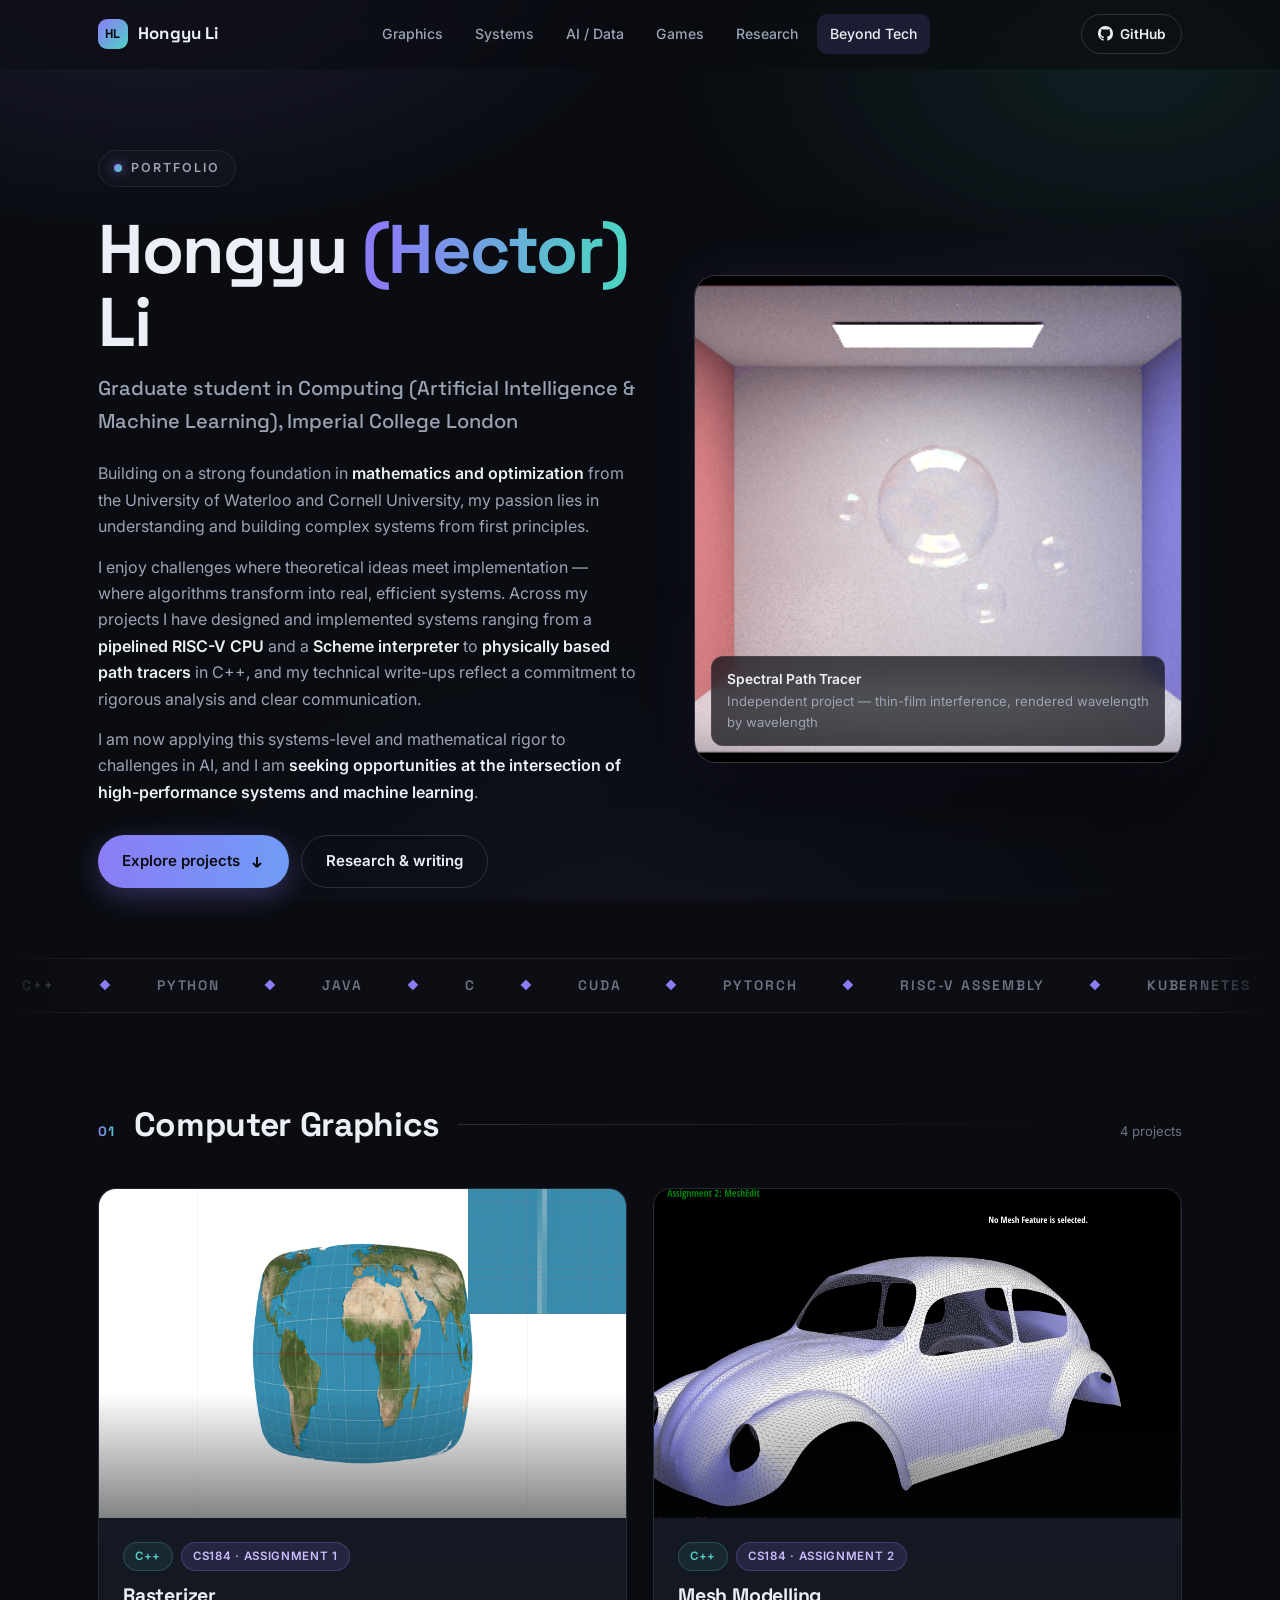
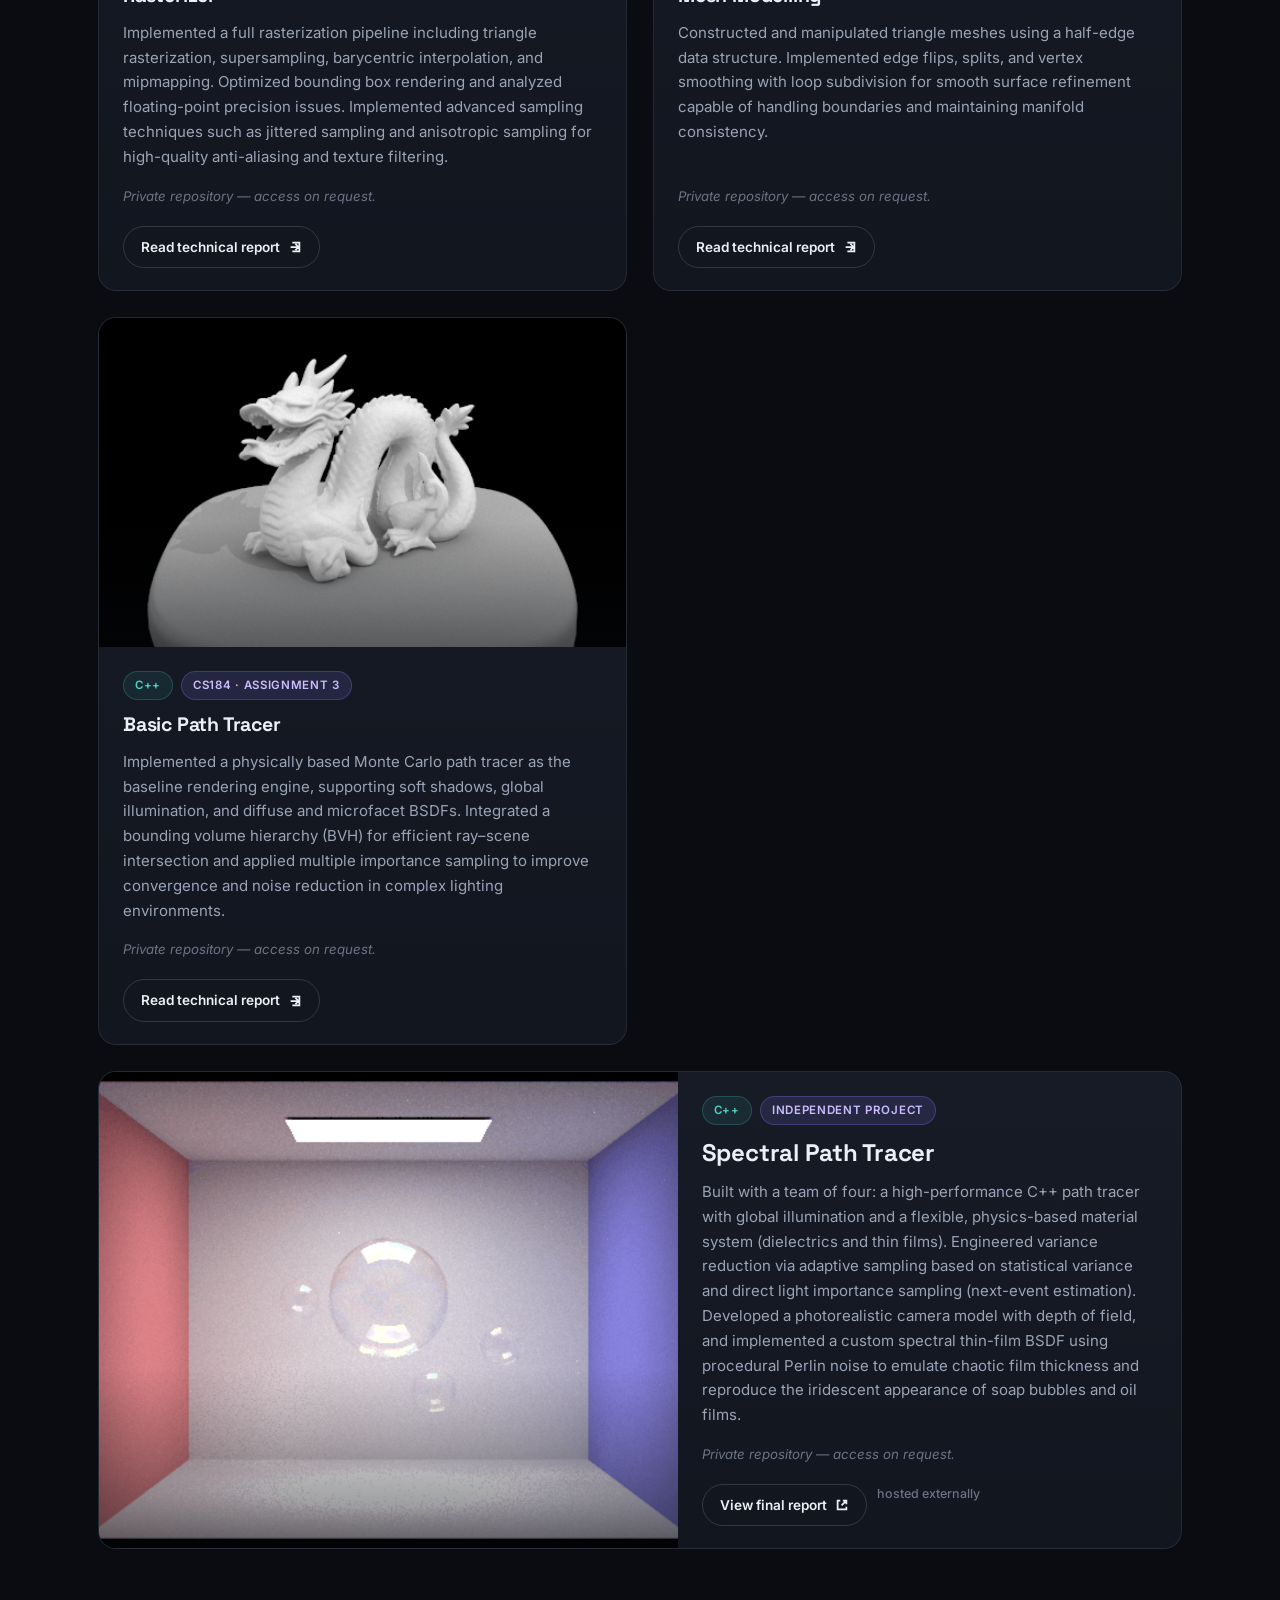
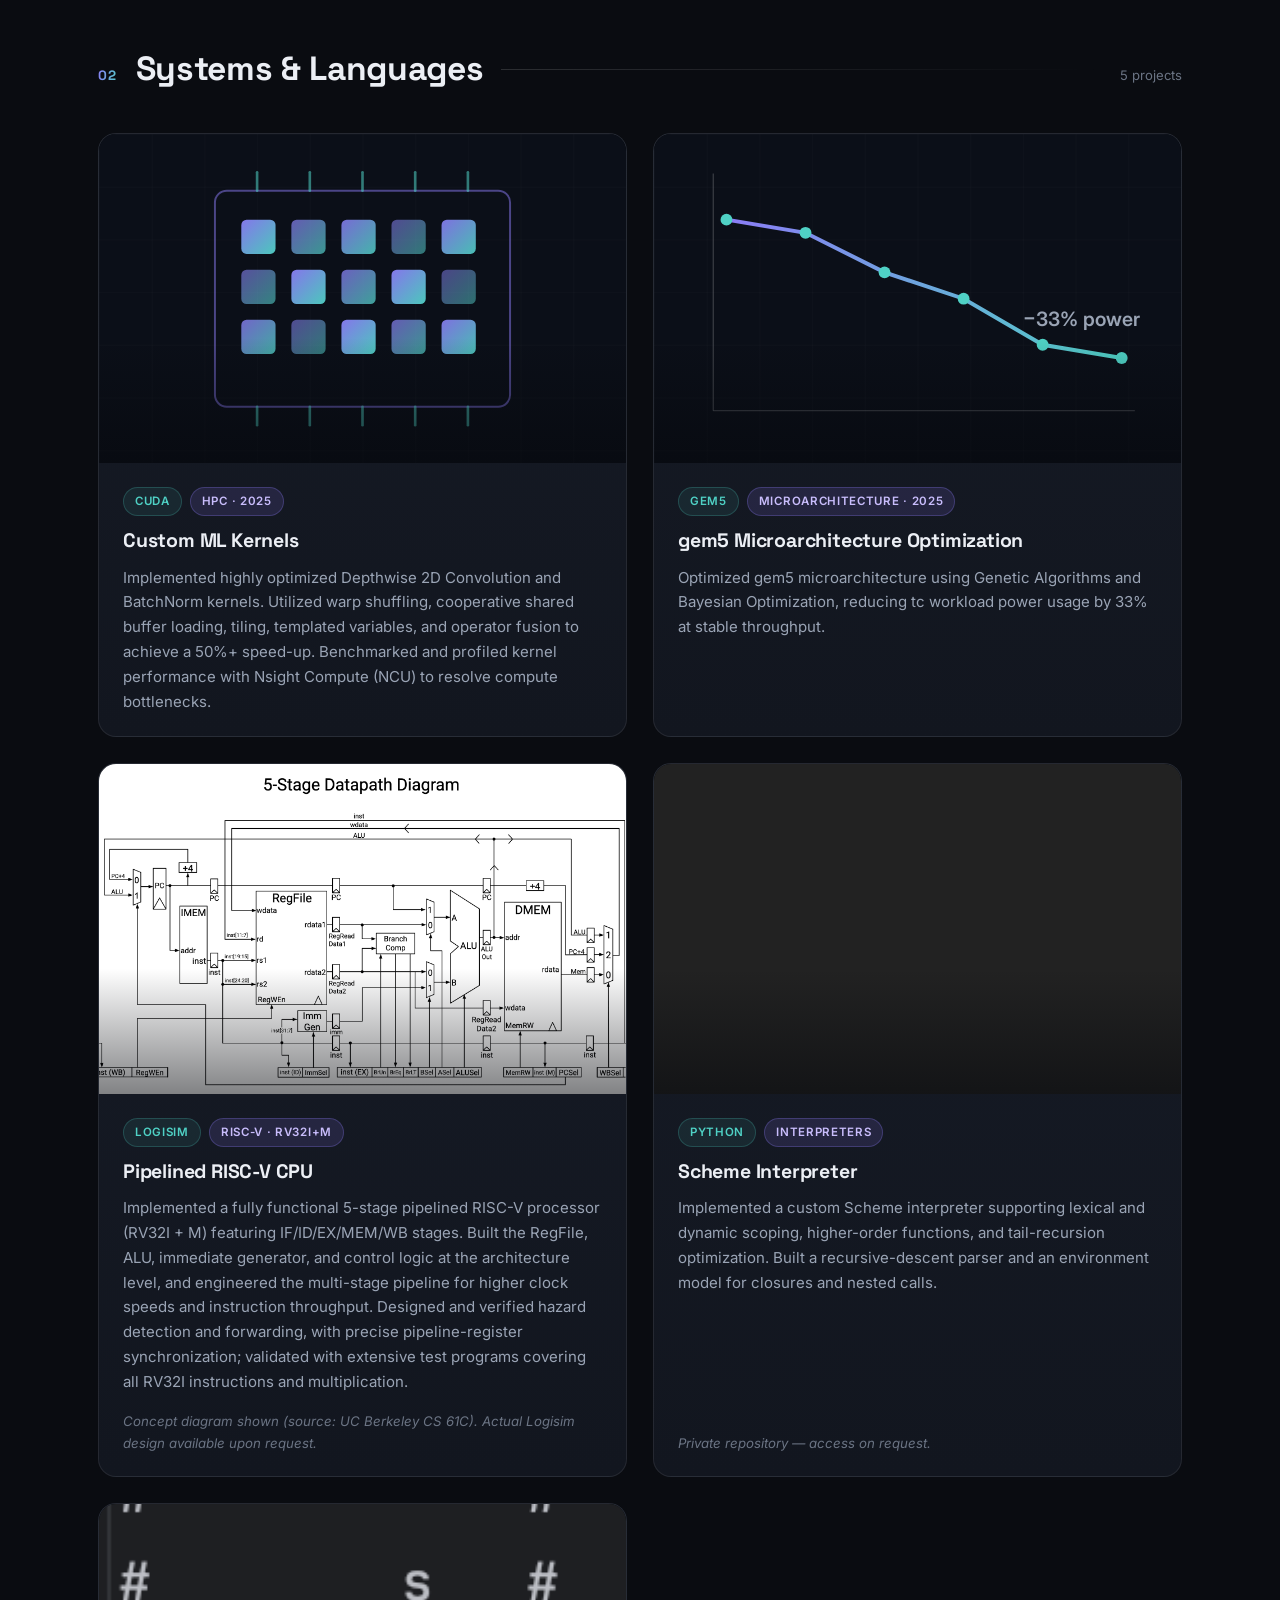
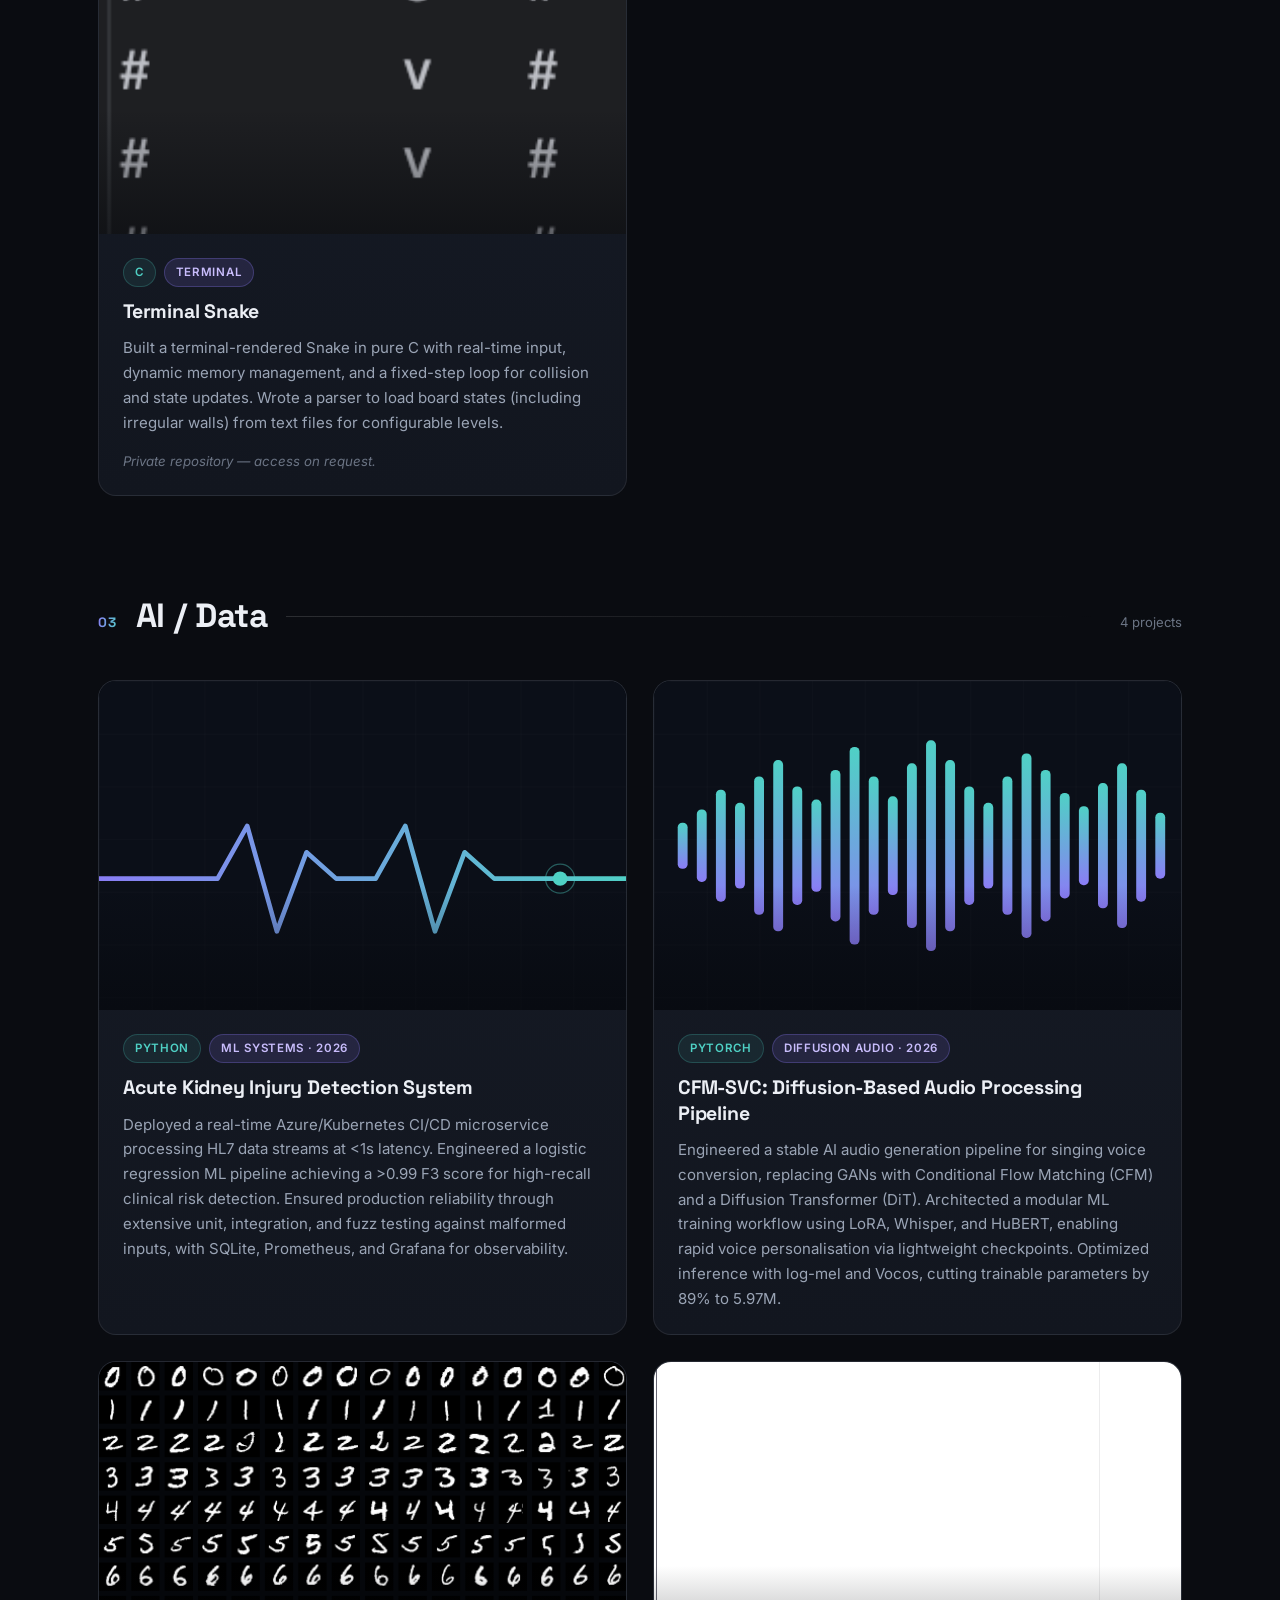
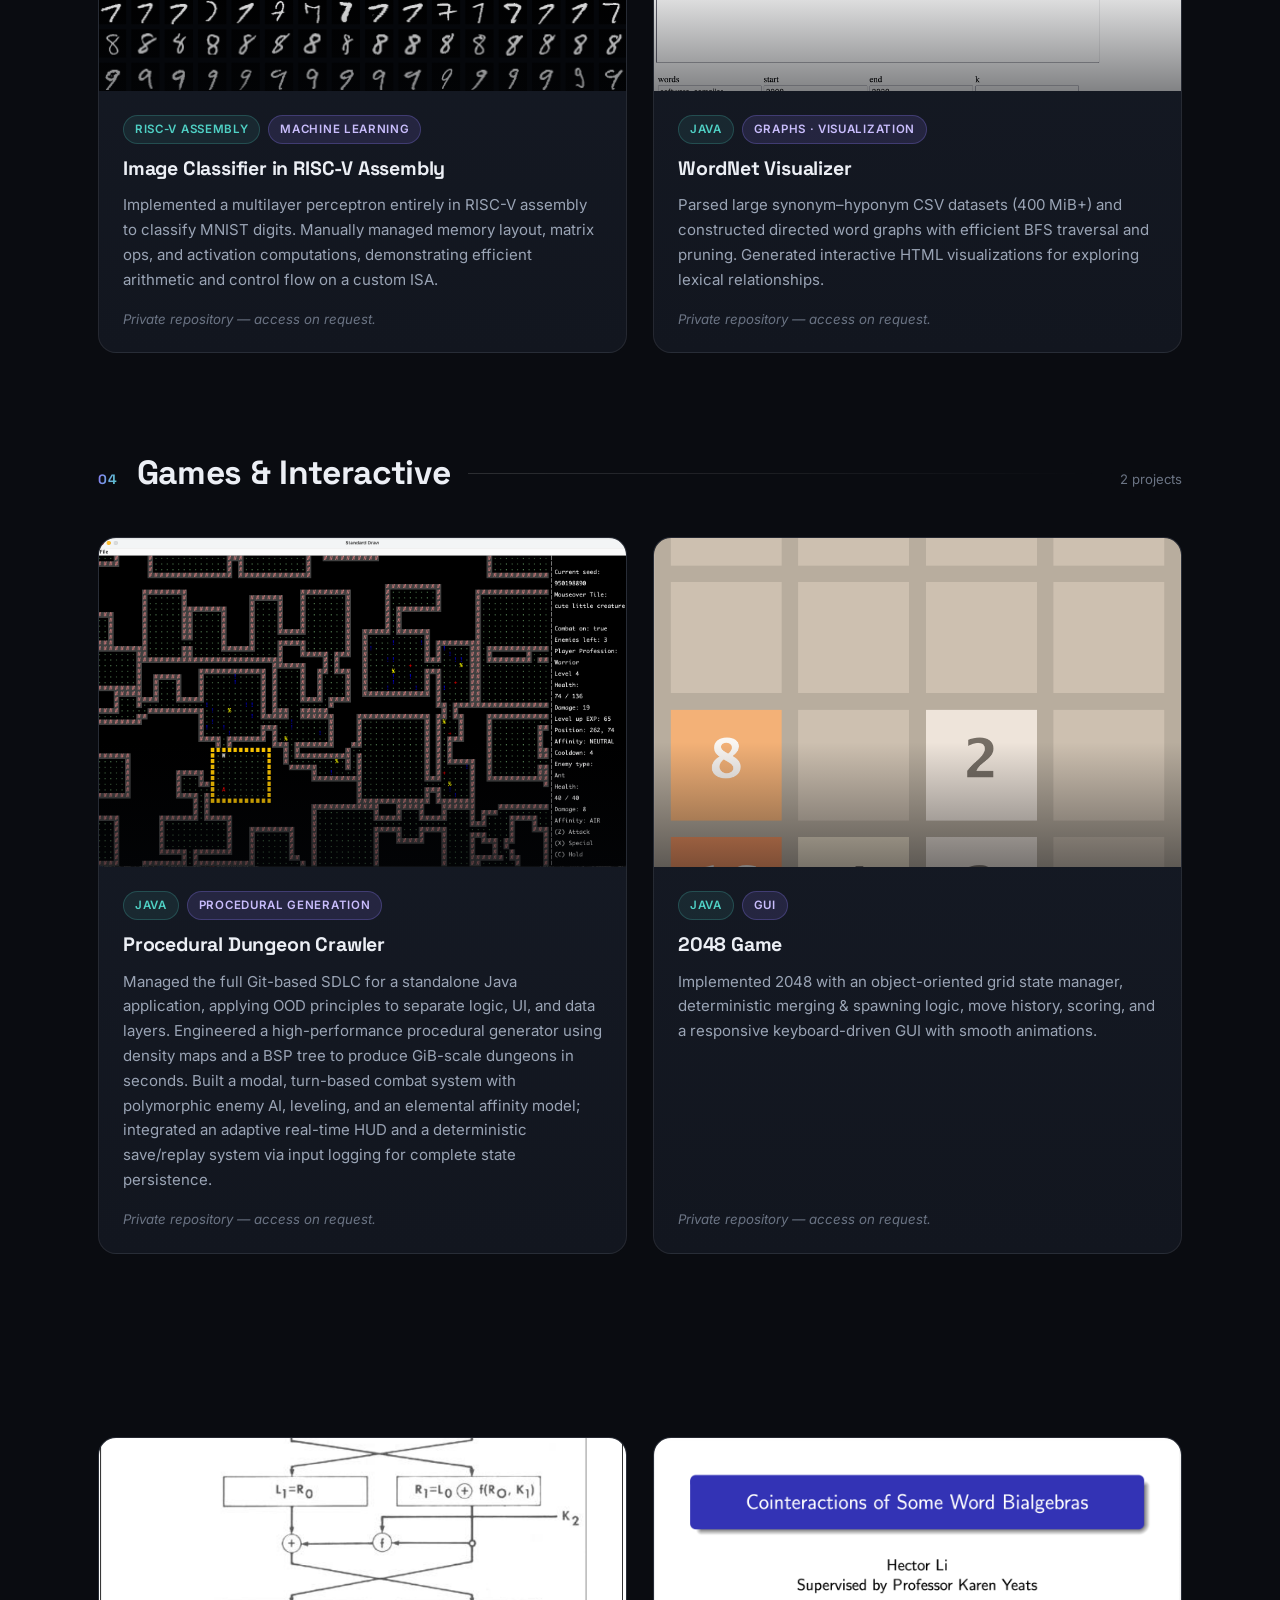
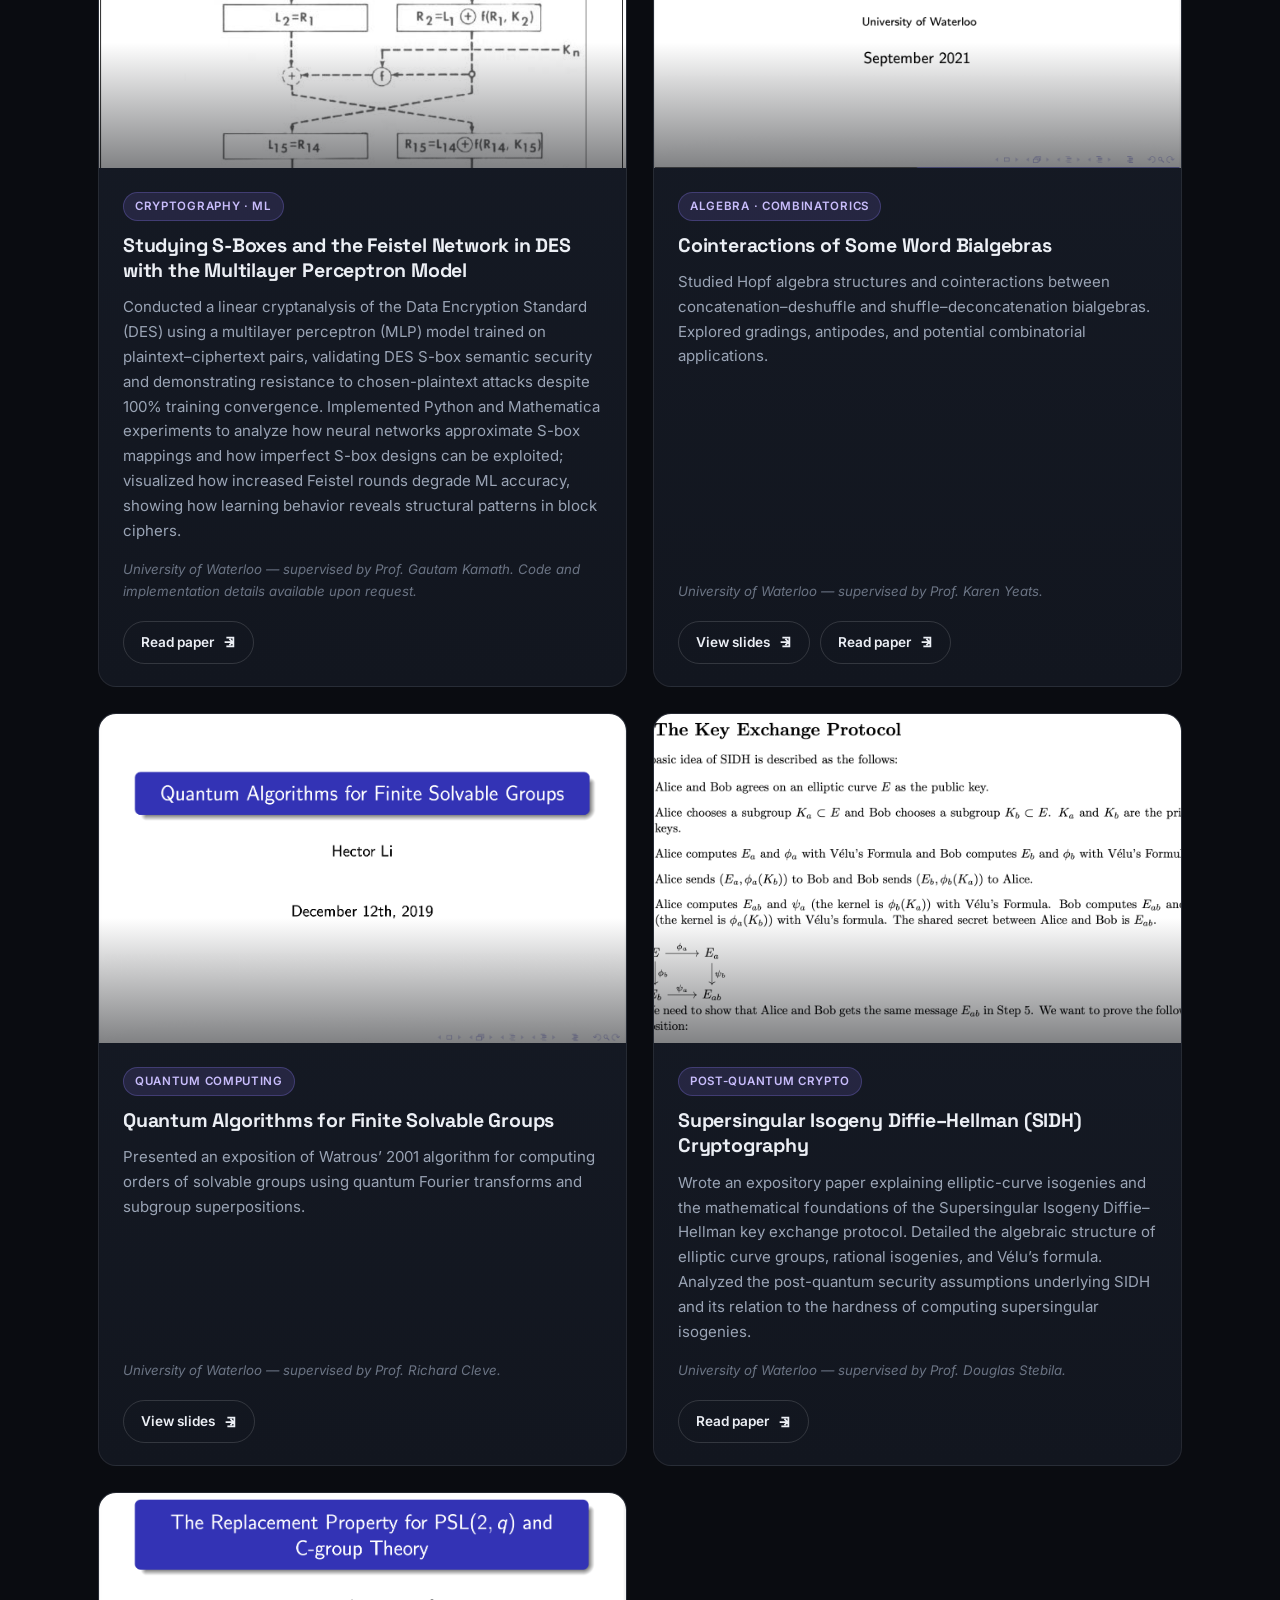
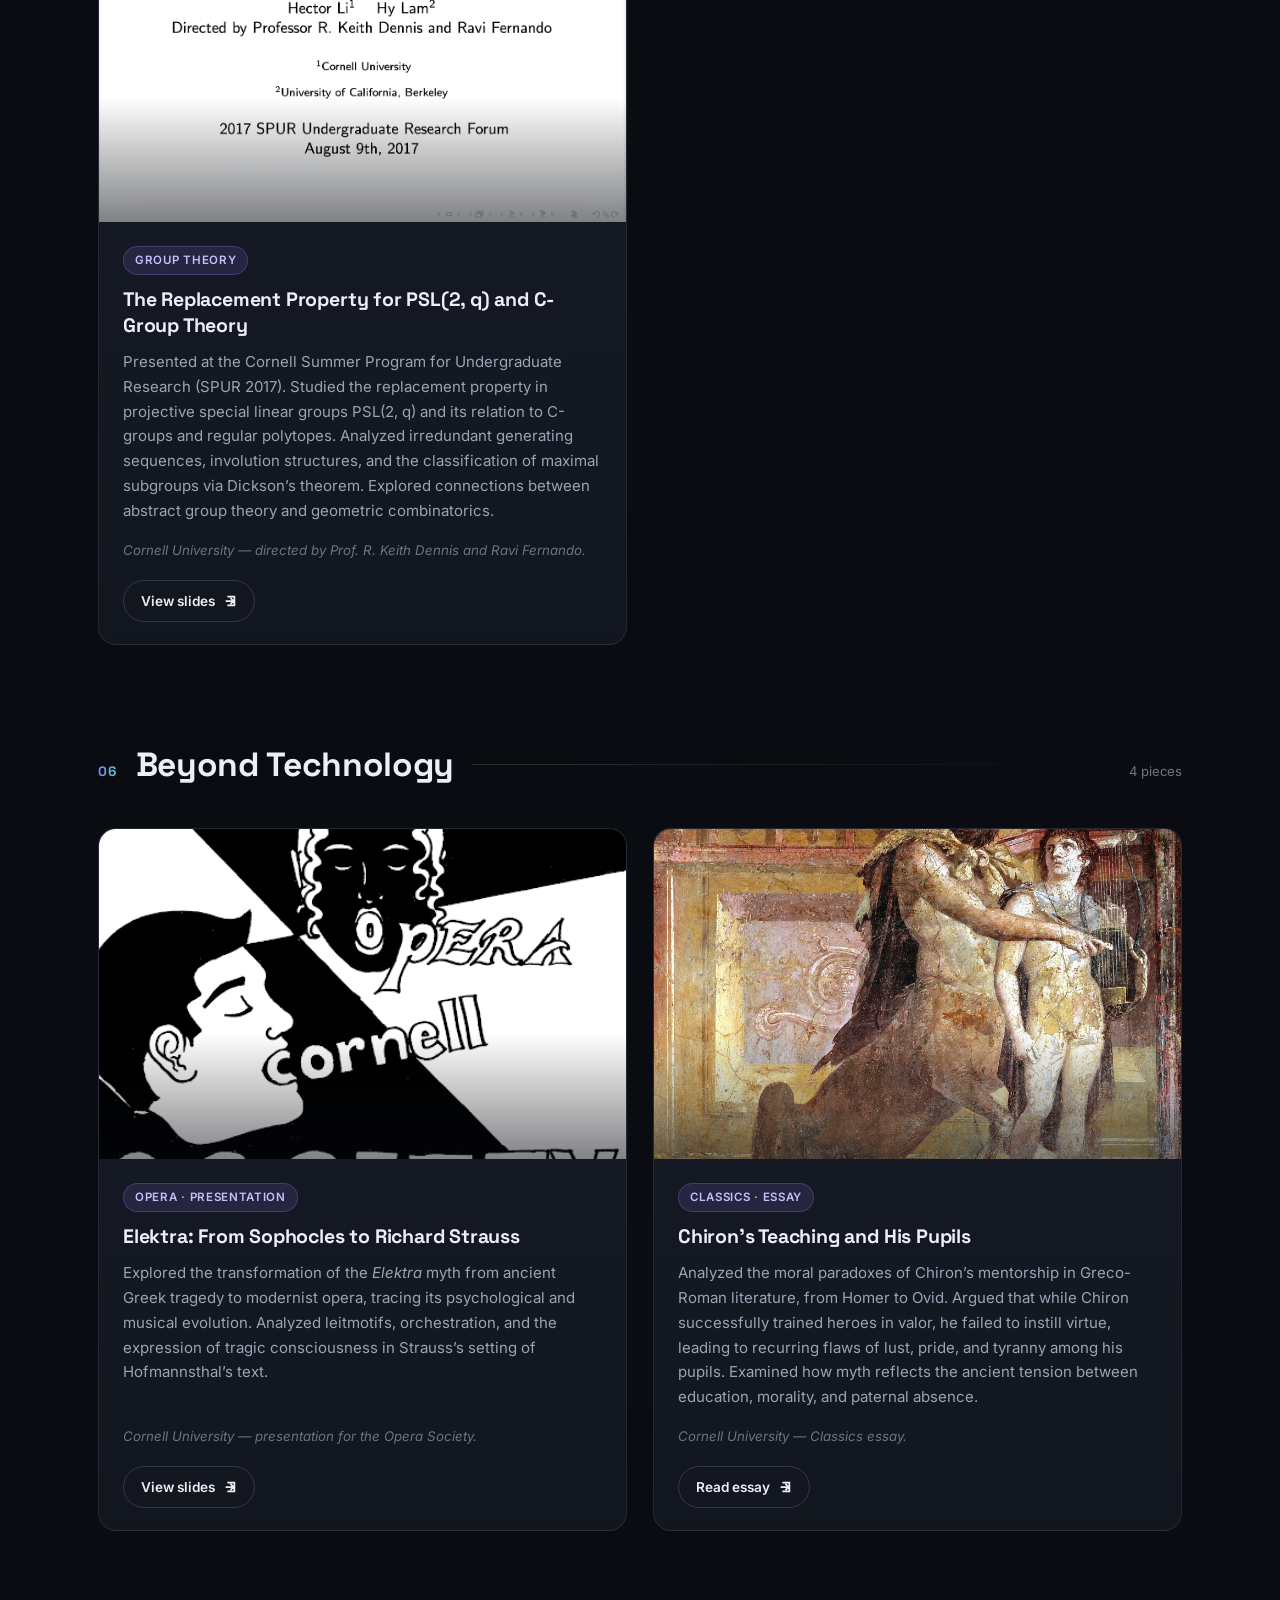
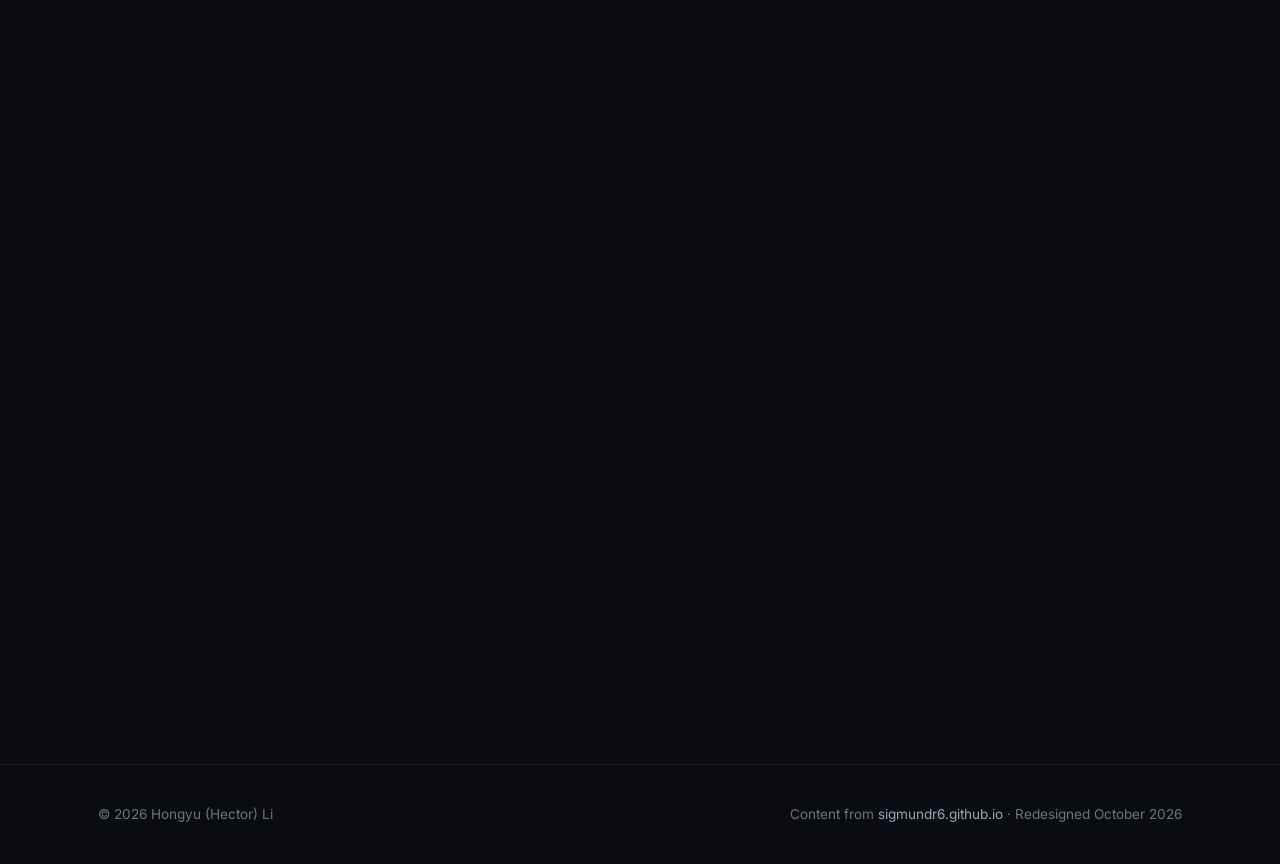
==== commit b965139c: "Add CV projects to portfolio (AKI detection, CFM-SVC, CUDA kernels, gem5) and enrich existing entrie" ====
--- a/index.html
+++ b/index.html
@@ -161,6 +161,7 @@
   .card:hover .thumb img{transform:scale(1.045)}
   .thumb::after{content:"";position:absolute;inset:0;pointer-events:none;
     background:linear-gradient(180deg,transparent 62%,rgba(5,7,11,.5))}
+  .thumb svg.ph{width:100%;aspect-ratio:16/10;display:block}
   .card-body{padding:24px 24px 22px;display:flex;flex-direction:column;gap:12px;flex:1}
   .tags{display:flex;flex-wrap:wrap;gap:8px}
   .tag{font-size:.72rem;font-weight:600;letter-spacing:.06em;text-transform:uppercase;
@@ -243,7 +244,7 @@
 
 <div class="strip" aria-hidden="true">
   <div class="strip-track" id="stripTrack">
-    <span>C++ <i>◆</i> Python <i>◆</i> Java <i>◆</i> C <i>◆</i> RISC-V Assembly <i>◆</i> Logisim <i>◆</i> Scheme <i>◆</i> Mathematica <i>◆</i>&nbsp;</span>
+    <span>C++ <i>◆</i> Python <i>◆</i> Java <i>◆</i> C <i>◆</i> CUDA <i>◆</i> PyTorch <i>◆</i> RISC-V Assembly <i>◆</i> Kubernetes <i>◆</i> Docker <i>◆</i> SQL <i>◆</i> Logisim <i>◆</i> Scheme <i>◆</i> Mathematica <i>◆</i>&nbsp;</span>
   </div>
 </div>
 
@@ -298,7 +299,7 @@
         <div class="card-body">
           <div class="tags"><span class="tag">C++</span><span class="tag alt">Independent project</span></div>
           <h3>Spectral Path Tracer</h3>
-          <p class="desc">Developed a physically based spectral path tracer simulating thin-film interference to reproduce the iridescent appearance of soap bubbles and oil films. Extended a Monte Carlo global illumination framework to sample light transport across the visible spectrum with wavelength-dependent reflectance and dispersion. Implemented a custom thin-film BSDF model accounting for phase shift and film thickness, combined with triplanar Perlin noise to generate realistic interference patterns and surface variation.</p>
+          <p class="desc">Built with a team of four: a high-performance C++ path tracer with global illumination and a flexible, physics-based material system (dielectrics and thin films). Engineered variance reduction via adaptive sampling based on statistical variance and direct light importance sampling (next-event estimation). Developed a photorealistic camera model with depth of field, and implemented a custom spectral thin-film BSDF using procedural Perlin noise to emulate chaotic film thickness and reproduce the iridescent appearance of soap bubbles and oil films.</p>
           <p class="note">Private repository — access on request.</p>
           <div class="links">
             <a class="link-btn" href="https://andvvo.github.io/" target="_blank" rel="noopener">View final report
@@ -313,15 +314,70 @@
   <!-- ============ 02 SYSTEMS ============ -->
   <section id="systems">
     <div class="sec-head reveal">
-      <span class="sec-num">02</span><h2>Systems &amp; Languages</h2><span class="sec-rule"></span><span class="sec-count">3 projects</span>
+      <span class="sec-num">02</span><h2>Systems &amp; Languages</h2><span class="sec-rule"></span><span class="sec-count">5 projects</span>
     </div>
     <div class="grid">
+      <article class="card reveal">
+        <div class="thumb"><svg class="ph" viewBox="0 0 800 500" role="img" aria-label="Abstract visualization for custom CUDA machine learning kernels">
+          <defs>
+            <linearGradient id="g-cuda" x1="0" y1="0" x2="1" y2="1">
+              <stop offset="0" stop-color="#8b7cf6"/><stop offset="1" stop-color="#4fd1c5"/>
+            </linearGradient>
+            <pattern id="p-cuda" width="80" height="80" patternUnits="userSpaceOnUse">
+              <path d="M80 0H0V80" fill="none" stroke="rgba(255,255,255,.045)" stroke-width="1"/>
+            </pattern>
+          </defs>
+          <rect width="800" height="500" fill="#0b0f18"/>
+          <rect width="800" height="500" fill="url(#p-cuda)"/>
+          <g fill="url(#g-cuda)">
+            <rect x="216" y="130" width="52" height="52" rx="8" opacity=".95"/><rect x="292" y="130" width="52" height="52" rx="8" opacity=".7"/><rect x="368" y="130" width="52" height="52" rx="8" opacity=".85"/><rect x="444" y="130" width="52" height="52" rx="8" opacity=".55"/><rect x="520" y="130" width="52" height="52" rx="8" opacity=".9"/>
+            <rect x="216" y="206" width="52" height="52" rx="8" opacity=".6"/><rect x="292" y="206" width="52" height="52" rx="8" opacity=".95"/><rect x="368" y="206" width="52" height="52" rx="8" opacity=".75"/><rect x="444" y="206" width="52" height="52" rx="8" opacity=".95"/><rect x="520" y="206" width="52" height="52" rx="8" opacity=".5"/>
+            <rect x="216" y="282" width="52" height="52" rx="8" opacity=".8"/><rect x="292" y="282" width="52" height="52" rx="8" opacity=".55"/><rect x="368" y="282" width="52" height="52" rx="8" opacity=".95"/><rect x="444" y="282" width="52" height="52" rx="8" opacity=".7"/><rect x="520" y="282" width="52" height="52" rx="8" opacity=".9"/>
+          </g>
+          <rect x="176" y="86" width="448" height="328" rx="18" fill="none" stroke="rgba(139,124,246,.5)" stroke-width="3"/>
+          <g stroke="rgba(79,209,197,.55)" stroke-width="4" stroke-linecap="round">
+            <line x1="240" y1="86" x2="240" y2="58"/><line x1="320" y1="86" x2="320" y2="58"/><line x1="400" y1="86" x2="400" y2="58"/><line x1="480" y1="86" x2="480" y2="58"/><line x1="560" y1="86" x2="560" y2="58"/>
+            <line x1="240" y1="414" x2="240" y2="442"/><line x1="320" y1="414" x2="320" y2="442"/><line x1="400" y1="414" x2="400" y2="442"/><line x1="480" y1="414" x2="480" y2="442"/><line x1="560" y1="414" x2="560" y2="442"/>
+          </g>
+        </svg></div>
+        <div class="card-body">
+          <div class="tags"><span class="tag">CUDA</span><span class="tag alt">HPC · 2025</span></div>
+          <h3>Custom ML Kernels</h3>
+          <p class="desc">Implemented highly optimized Depthwise 2D Convolution and BatchNorm kernels. Utilized warp shuffling, cooperative shared buffer loading, tiling, templated variables, and operator fusion to achieve a 50%+ speed-up. Benchmarked and profiled kernel performance with Nsight Compute (NCU) to resolve compute bottlenecks.</p>
+        </div>
+      </article>
+      <article class="card reveal">
+        <div class="thumb"><svg class="ph" viewBox="0 0 800 500" role="img" aria-label="Abstract visualization for gem5 microarchitecture optimization">
+          <defs>
+            <linearGradient id="g-gem5" x1="0" y1="0" x2="1" y2="0">
+              <stop offset="0" stop-color="#8b7cf6"/><stop offset="1" stop-color="#4fd1c5"/>
+            </linearGradient>
+            <pattern id="p-gem5" width="80" height="80" patternUnits="userSpaceOnUse">
+              <path d="M80 0H0V80" fill="none" stroke="rgba(255,255,255,.045)" stroke-width="1"/>
+            </pattern>
+          </defs>
+          <rect width="800" height="500" fill="#0b0f18"/>
+          <rect width="800" height="500" fill="url(#p-gem5)"/>
+          <line x1="90" y1="60" x2="90" y2="420" stroke="rgba(255,255,255,.18)" stroke-width="2"/>
+          <line x1="90" y1="420" x2="730" y2="420" stroke="rgba(255,255,255,.18)" stroke-width="2"/>
+          <path d="M110 130 L230 150 L350 210 L470 250 L590 320 L710 340" fill="none" stroke="url(#g-gem5)" stroke-width="6" stroke-linecap="round"/>
+          <g fill="#4fd1c5">
+            <circle cx="110" cy="130" r="9"/><circle cx="230" cy="150" r="9"/><circle cx="350" cy="210" r="9"/><circle cx="470" cy="250" r="9"/><circle cx="590" cy="320" r="9"/><circle cx="710" cy="340" r="9"/>
+          </g>
+          <text x="560" y="292" fill="#9aa4b5" font-family="Inter,sans-serif" font-size="30" font-weight="600">−33% power</text>
+        </svg></div>
+        <div class="card-body">
+          <div class="tags"><span class="tag">gem5</span><span class="tag alt">Microarchitecture · 2025</span></div>
+          <h3>gem5 Microarchitecture Optimization</h3>
+          <p class="desc">Optimized gem5 microarchitecture using Genetic Algorithms and Bayesian Optimization, reducing tc workload power usage by 33% at stable throughput.</p>
+        </div>
+      </article>
       <article class="card reveal">
         <div class="thumb"><img src="https://sigmundr6.github.io/images/riscv_pipeline.png" alt="Conceptual 5-stage RISC-V pipeline diagram" loading="lazy"></div>
         <div class="card-body">
           <div class="tags"><span class="tag">Logisim</span><span class="tag alt">RISC-V · RV32I+M</span></div>
           <h3>Pipelined RISC-V CPU</h3>
-          <p class="desc">Implemented a fully functional 5-stage pipelined RISC-V processor (RV32I + M) featuring IF/ID/EX/MEM/WB stages. Designed and verified hazard detection and forwarding, with precise pipeline-register synchronization. Integrated a ROM-based control unit, immediate generator, and ALU for arithmetic, branch, and multiply instructions; validated with extensive test programs.</p>
+          <p class="desc">Implemented a fully functional 5-stage pipelined RISC-V processor (RV32I + M) featuring IF/ID/EX/MEM/WB stages. Built the RegFile, ALU, immediate generator, and control logic at the architecture level, and engineered the multi-stage pipeline for higher clock speeds and instruction throughput. Designed and verified hazard detection and forwarding, with precise pipeline-register synchronization; validated with extensive test programs covering all RV32I instructions and multiplication.</p>
           <p class="note">Concept diagram shown (source: UC Berkeley CS 61C). Actual Logisim design available upon request.</p>
         </div>
       </article>
@@ -349,9 +405,53 @@
   <!-- ============ 03 AI / DATA ============ -->
   <section id="ai">
     <div class="sec-head reveal">
-      <span class="sec-num">03</span><h2>AI / Data</h2><span class="sec-rule"></span><span class="sec-count">2 projects</span>
+      <span class="sec-num">03</span><h2>AI / Data</h2><span class="sec-rule"></span><span class="sec-count">4 projects</span>
     </div>
     <div class="grid">
+      <article class="card reveal">
+        <div class="thumb"><svg class="ph" viewBox="0 0 800 500" role="img" aria-label="Abstract visualization for the acute kidney injury detection system">
+          <defs>
+            <linearGradient id="g-aki" x1="0" y1="0" x2="1" y2="0">
+              <stop offset="0" stop-color="#8b7cf6"/><stop offset="1" stop-color="#4fd1c5"/>
+            </linearGradient>
+            <pattern id="p-aki" width="80" height="80" patternUnits="userSpaceOnUse">
+              <path d="M80 0H0V80" fill="none" stroke="rgba(255,255,255,.045)" stroke-width="1"/>
+            </pattern>
+          </defs>
+          <rect width="800" height="500" fill="#0b0f18"/>
+          <rect width="800" height="500" fill="url(#p-aki)"/>
+          <path d="M-20 300 H180 l45 -80 l45 160 l45 -120 l45 40 H420 l45 -80 l45 160 l45 -120 l45 40 H820" fill="none" stroke="url(#g-aki)" stroke-width="7" stroke-linejoin="round" stroke-linecap="round"/>
+          <circle cx="700" cy="300" r="11" fill="#4fd1c5"/>
+          <circle cx="700" cy="300" r="22" fill="none" stroke="#4fd1c5" stroke-width="2" opacity=".4"/>
+        </svg></div>
+        <div class="card-body">
+          <div class="tags"><span class="tag">Python</span><span class="tag alt">ML Systems · 2026</span></div>
+          <h3>Acute Kidney Injury Detection System</h3>
+          <p class="desc">Deployed a real-time Azure/Kubernetes CI/CD microservice processing HL7 data streams at &lt;1s latency. Engineered a logistic regression ML pipeline achieving a &gt;0.99 F3 score for high-recall clinical risk detection. Ensured production reliability through extensive unit, integration, and fuzz testing against malformed inputs, with SQLite, Prometheus, and Grafana for observability.</p>
+        </div>
+      </article>
+      <article class="card reveal">
+        <div class="thumb"><svg class="ph" viewBox="0 0 800 500" role="img" aria-label="Abstract visualization for the diffusion-based audio processing pipeline">
+          <defs>
+            <linearGradient id="g-cfm" x1="0" y1="0" x2="0" y2="1">
+              <stop offset="0" stop-color="#4fd1c5"/><stop offset="1" stop-color="#8b7cf6"/>
+            </linearGradient>
+            <pattern id="p-cfm" width="80" height="80" patternUnits="userSpaceOnUse">
+              <path d="M80 0H0V80" fill="none" stroke="rgba(255,255,255,.045)" stroke-width="1"/>
+            </pattern>
+          </defs>
+          <rect width="800" height="500" fill="#0b0f18"/>
+          <rect width="800" height="500" fill="url(#p-cfm)"/>
+          <g fill="url(#g-cfm)">
+            <rect x="36" y="215" width="15" height="70" rx="7"/><rect x="65" y="195" width="15" height="110" rx="7"/><rect x="94" y="165" width="15" height="170" rx="7"/><rect x="123" y="185" width="15" height="130" rx="7"/><rect x="152" y="145" width="15" height="210" rx="7"/><rect x="181" y="120" width="15" height="260" rx="7"/><rect x="210" y="160" width="15" height="180" rx="7"/><rect x="239" y="180" width="15" height="140" rx="7"/><rect x="268" y="135" width="15" height="230" rx="7"/><rect x="297" y="100" width="15" height="300" rx="7"/><rect x="326" y="145" width="15" height="210" rx="7"/><rect x="355" y="175" width="15" height="150" rx="7"/><rect x="384" y="125" width="15" height="250" rx="7"/><rect x="413" y="90" width="15" height="320" rx="7"/><rect x="442" y="120" width="15" height="260" rx="7"/><rect x="471" y="160" width="15" height="180" rx="7"/><rect x="500" y="185" width="15" height="130" rx="7"/><rect x="529" y="145" width="15" height="210" rx="7"/><rect x="558" y="110" width="15" height="280" rx="7"/><rect x="587" y="135" width="15" height="230" rx="7"/><rect x="616" y="170" width="15" height="160" rx="7"/><rect x="645" y="190" width="15" height="120" rx="7"/><rect x="674" y="155" width="15" height="190" rx="7"/><rect x="703" y="125" width="15" height="250" rx="7"/><rect x="732" y="165" width="15" height="170" rx="7"/><rect x="761" y="200" width="15" height="100" rx="7"/>
+          </g>
+        </svg></div>
+        <div class="card-body">
+          <div class="tags"><span class="tag">PyTorch</span><span class="tag alt">Diffusion Audio · 2026</span></div>
+          <h3>CFM-SVC: Diffusion-Based Audio Processing Pipeline</h3>
+          <p class="desc">Engineered a stable AI audio generation pipeline for singing voice conversion, replacing GANs with Conditional Flow Matching (CFM) and a Diffusion Transformer (DiT). Architected a modular ML training workflow using LoRA, Whisper, and HuBERT, enabling rapid voice personalisation via lightweight checkpoints. Optimized inference with log-mel and Vocos, cutting trainable parameters by 89% to 5.97M.</p>
+        </div>
+      </article>
       <article class="card reveal">
         <div class="thumb"><img src="https://sigmundr6.github.io/images/MNIST.png" alt="MNIST digits dataset" loading="lazy"></div>
         <div class="card-body">
@@ -384,7 +484,7 @@
         <div class="card-body">
           <div class="tags"><span class="tag">Java</span><span class="tag alt">Procedural Generation</span></div>
           <h3>Procedural Dungeon Crawler</h3>
-          <p class="desc">Engineered a high-performance generator using density maps and a BSP tree to produce GiB-scale dungeons in seconds. Built a class-based combat system with enemy AI and leveling; integrated an adaptive HUD, and a multi-slot save + full replay system for complete state persistence.</p>
+          <p class="desc">Managed the full Git-based SDLC for a standalone Java application, applying OOD principles to separate logic, UI, and data layers. Engineered a high-performance procedural generator using density maps and a BSP tree to produce GiB-scale dungeons in seconds. Built a modal, turn-based combat system with polymorphic enemy AI, leveling, and an elemental affinity model; integrated an adaptive real-time HUD and a deterministic save/replay system via input logging for complete state persistence.</p>
           <p class="note">Private repository — access on request.</p>
         </div>
       </article>
@@ -411,7 +511,7 @@
         <div class="card-body">
           <div class="tags"><span class="tag alt">Cryptography · ML</span></div>
           <h3>Studying S-Boxes and the Feistel Network in DES with the Multilayer Perceptron Model</h3>
-          <p class="desc">Conducted a linear cryptanalysis of the Data Encryption Standard (DES) using a multilayer perceptron (MLP) model trained on plaintext–ciphertext pairs. Implemented Python and Mathematica experiments to analyze how neural networks approximate S-box mappings and how imperfect S-box designs can be exploited. Explored the correlation between training accuracy and the number of Feistel rounds, demonstrating how learning behavior reveals structural patterns in block ciphers.</p>
+          <p class="desc">Conducted a linear cryptanalysis of the Data Encryption Standard (DES) using a multilayer perceptron (MLP) model trained on plaintext–ciphertext pairs, validating DES S-box semantic security and demonstrating resistance to chosen-plaintext attacks despite 100% training convergence. Implemented Python and Mathematica experiments to analyze how neural networks approximate S-box mappings and how imperfect S-box designs can be exploited; visualized how increased Feistel rounds degrade ML accuracy, showing how learning behavior reveals structural patterns in block ciphers.</p>
           <p class="note">University of Waterloo — supervised by Prof. Gautam Kamath. Code and implementation details available upon request.</p>
           <div class="links">
             <a class="link-btn" href="https://sigmundr6.github.io/MLP_DES.pdf" target="_blank" rel="noopener">Read paper
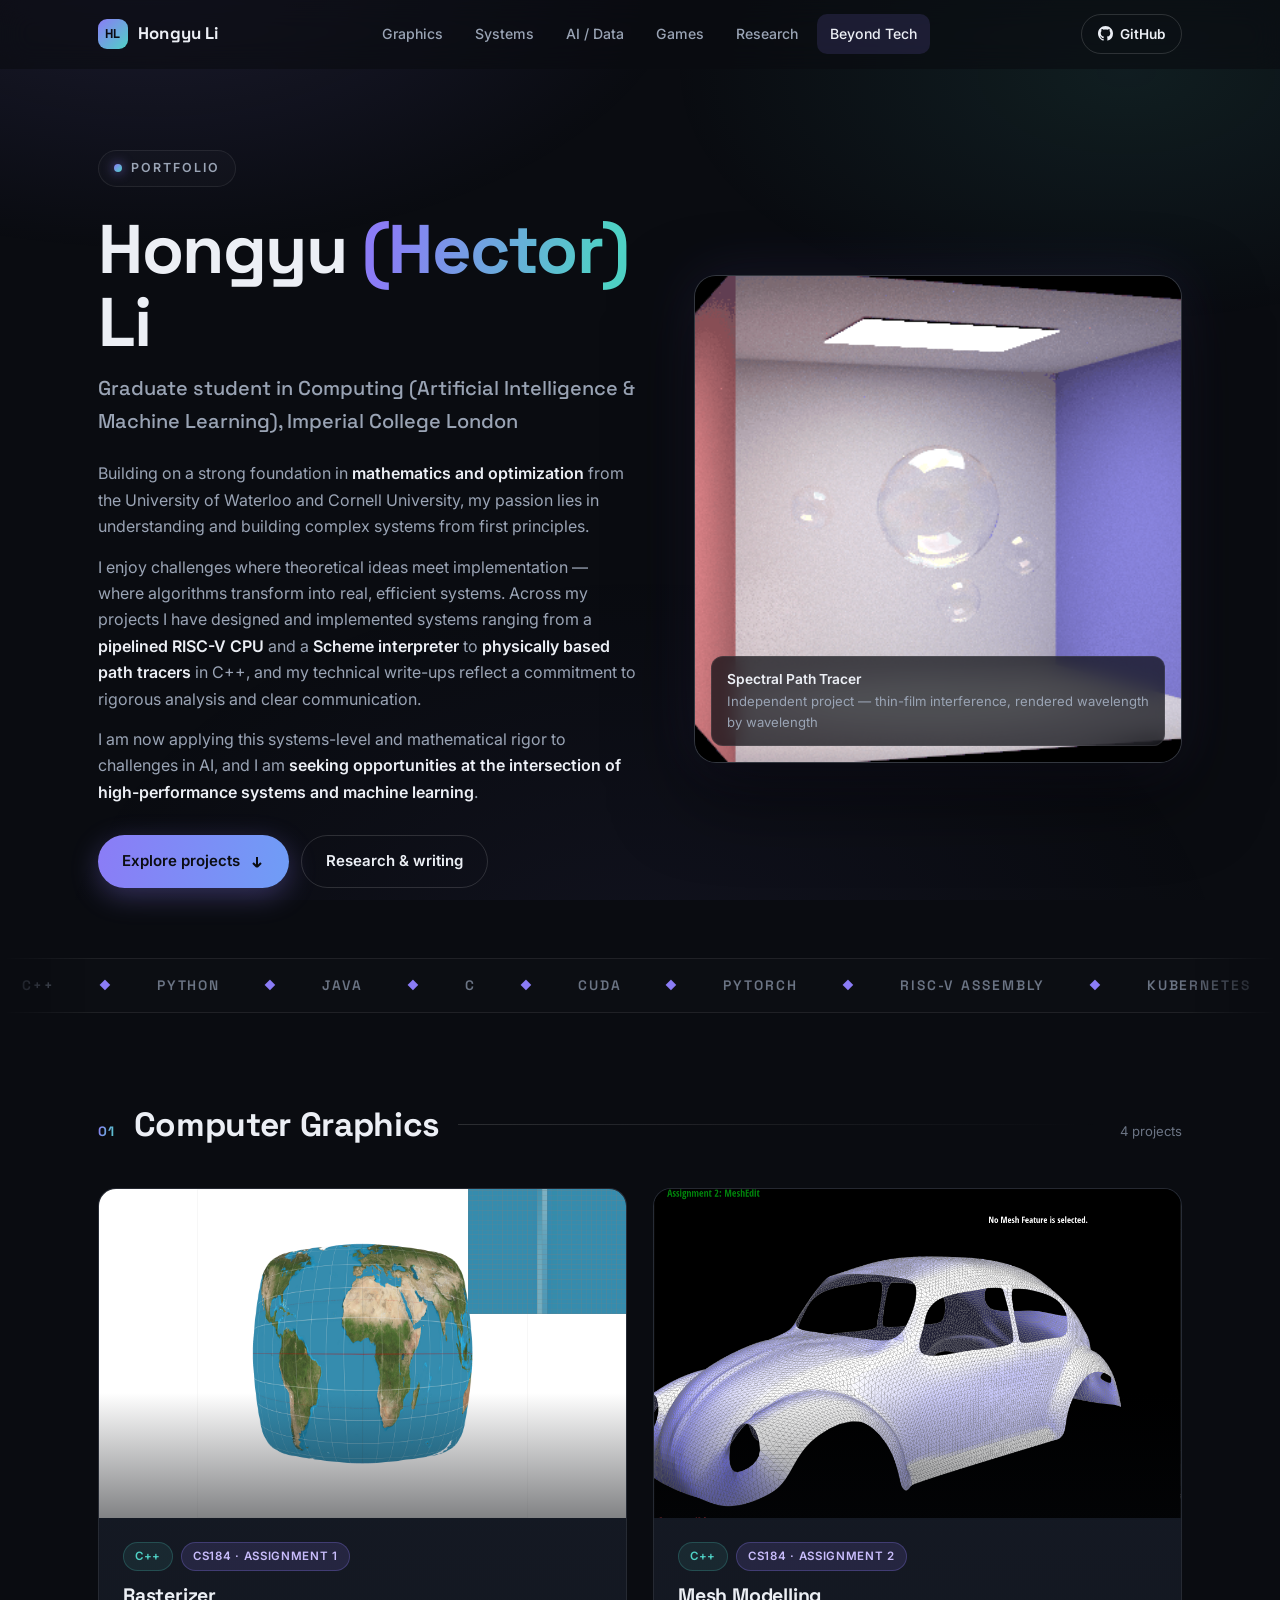
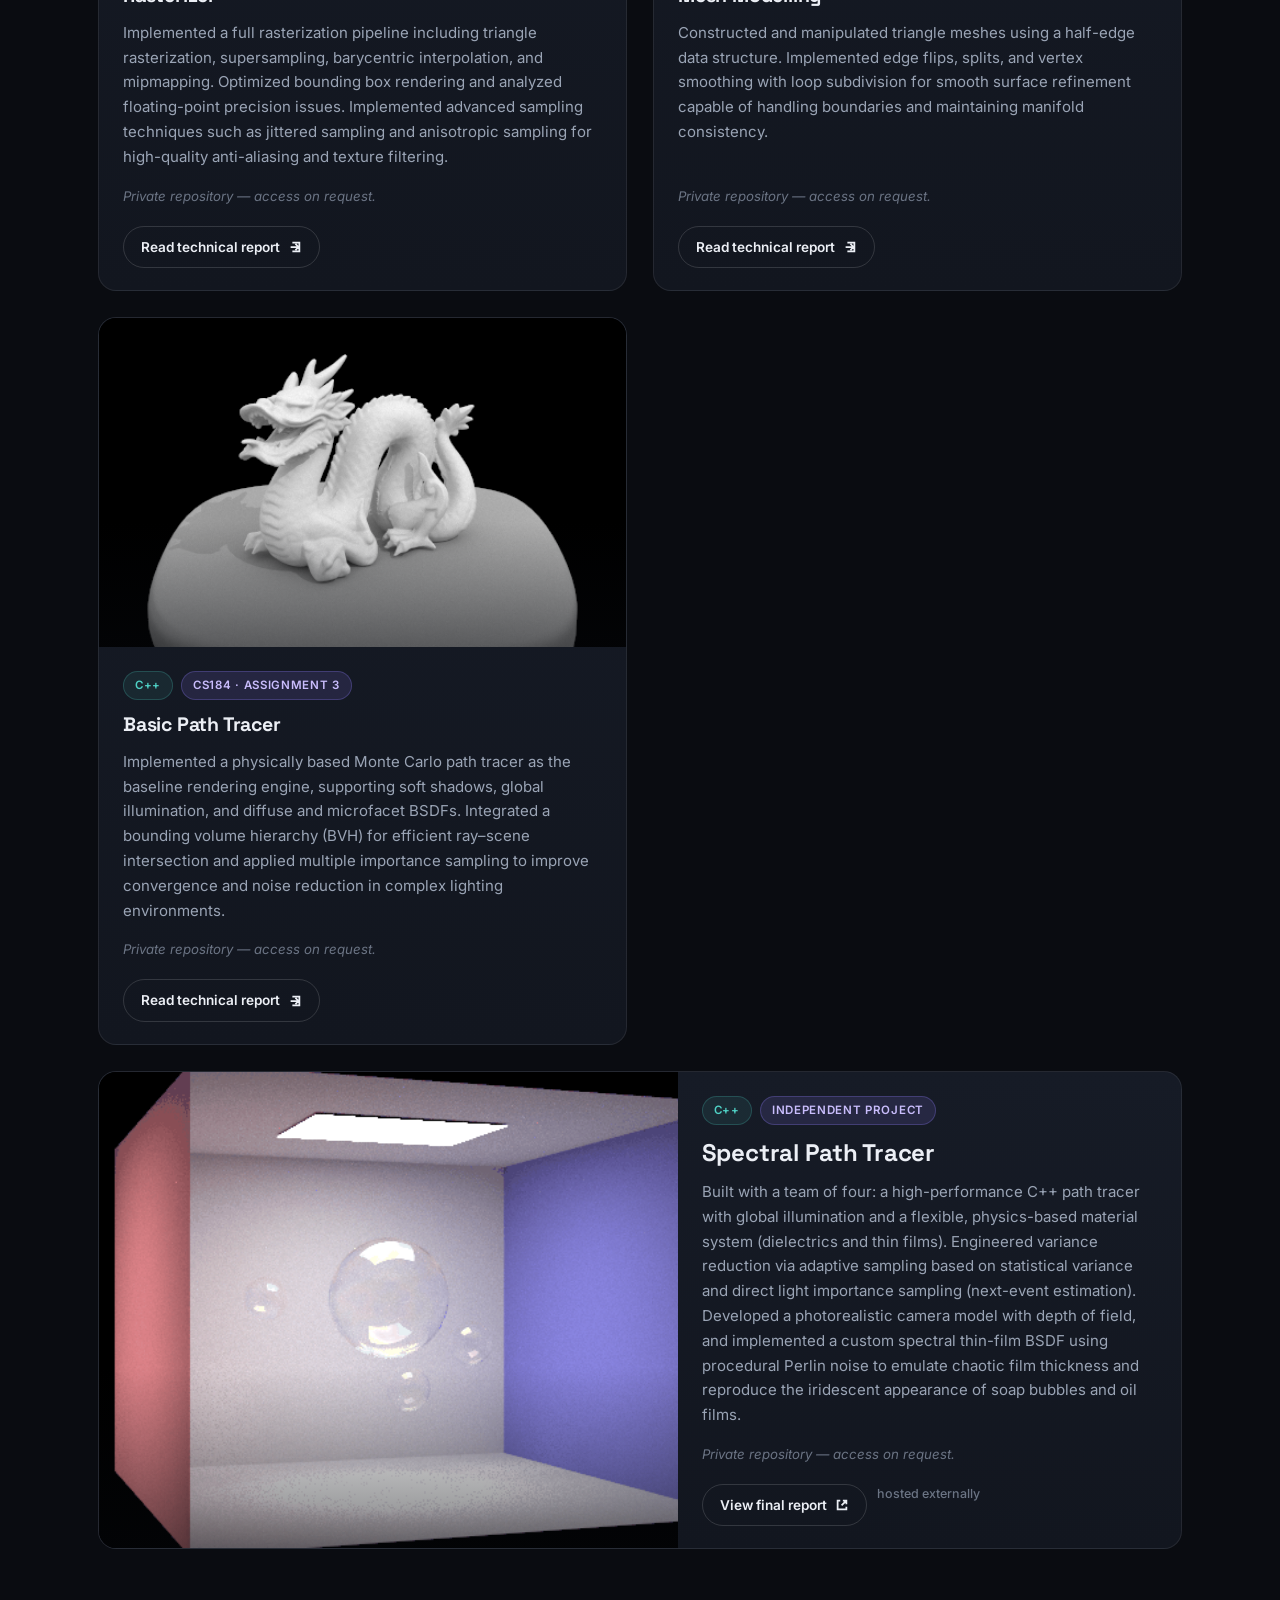
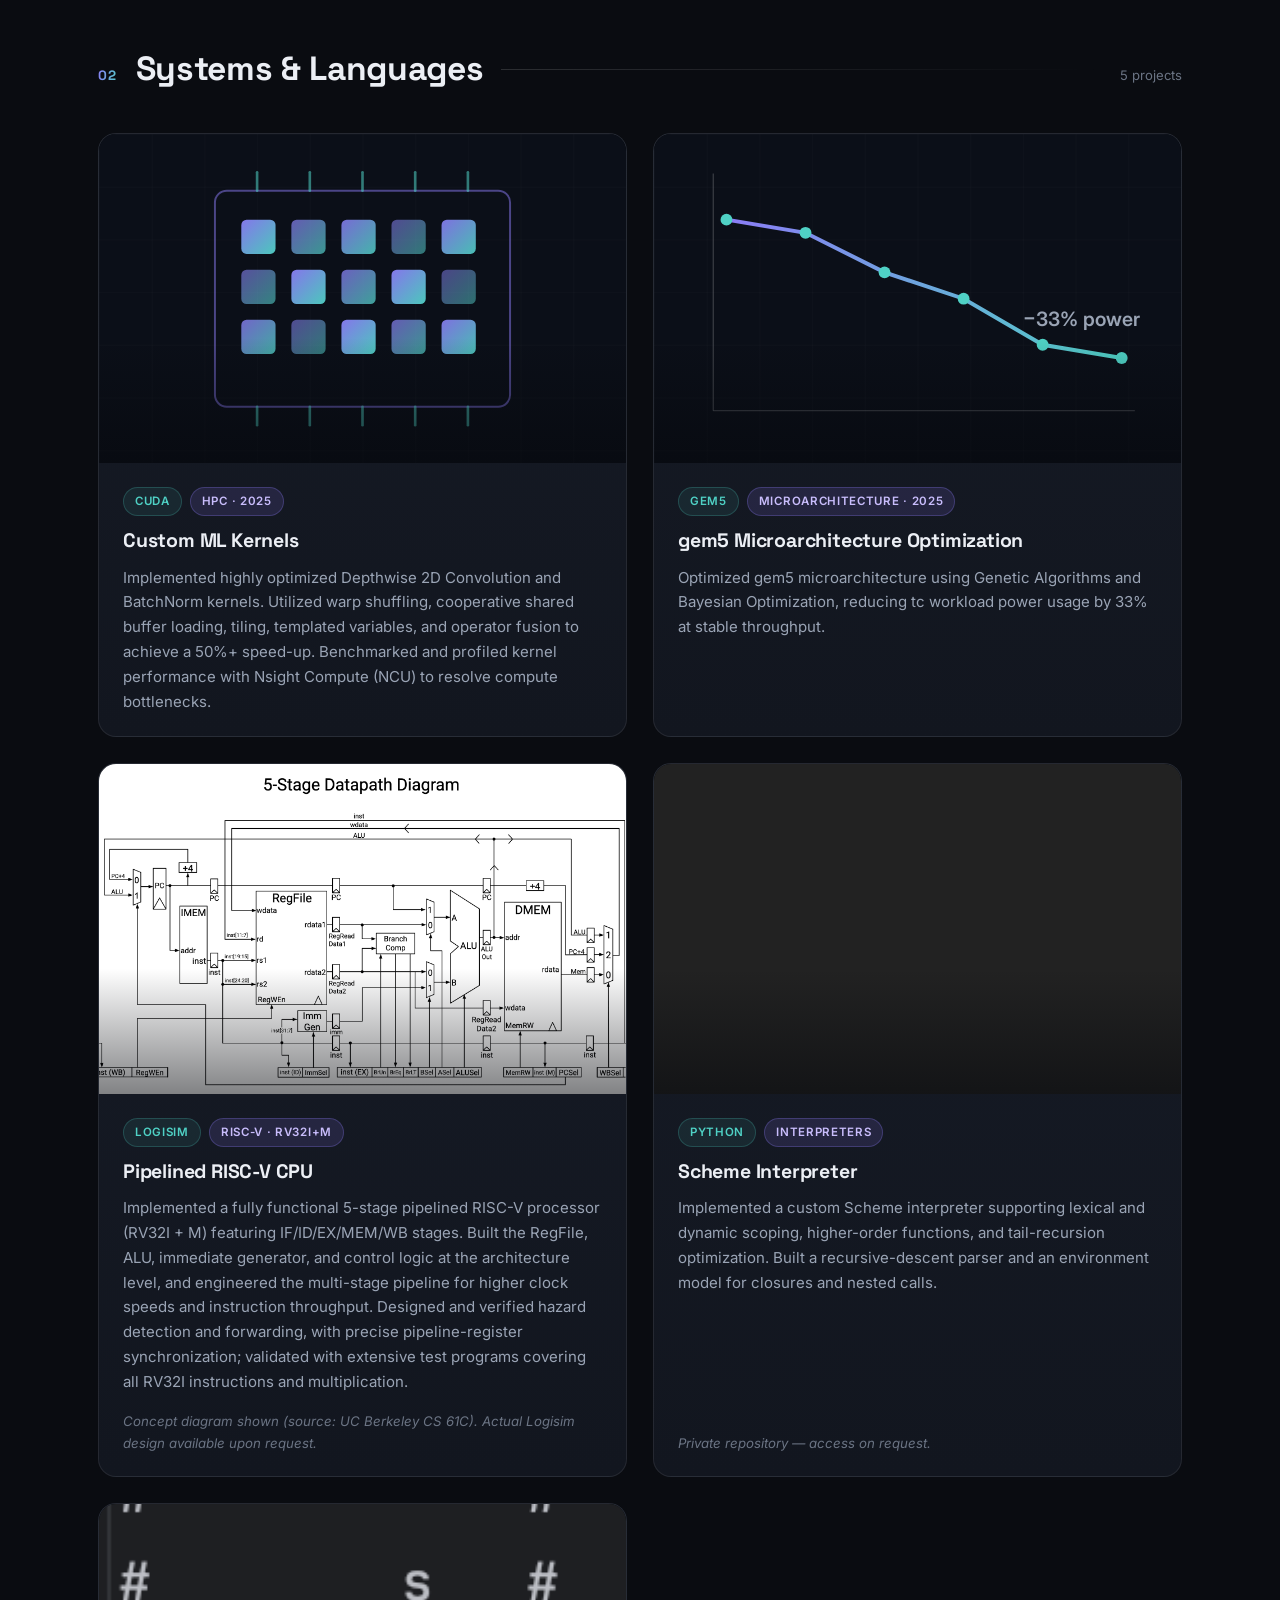
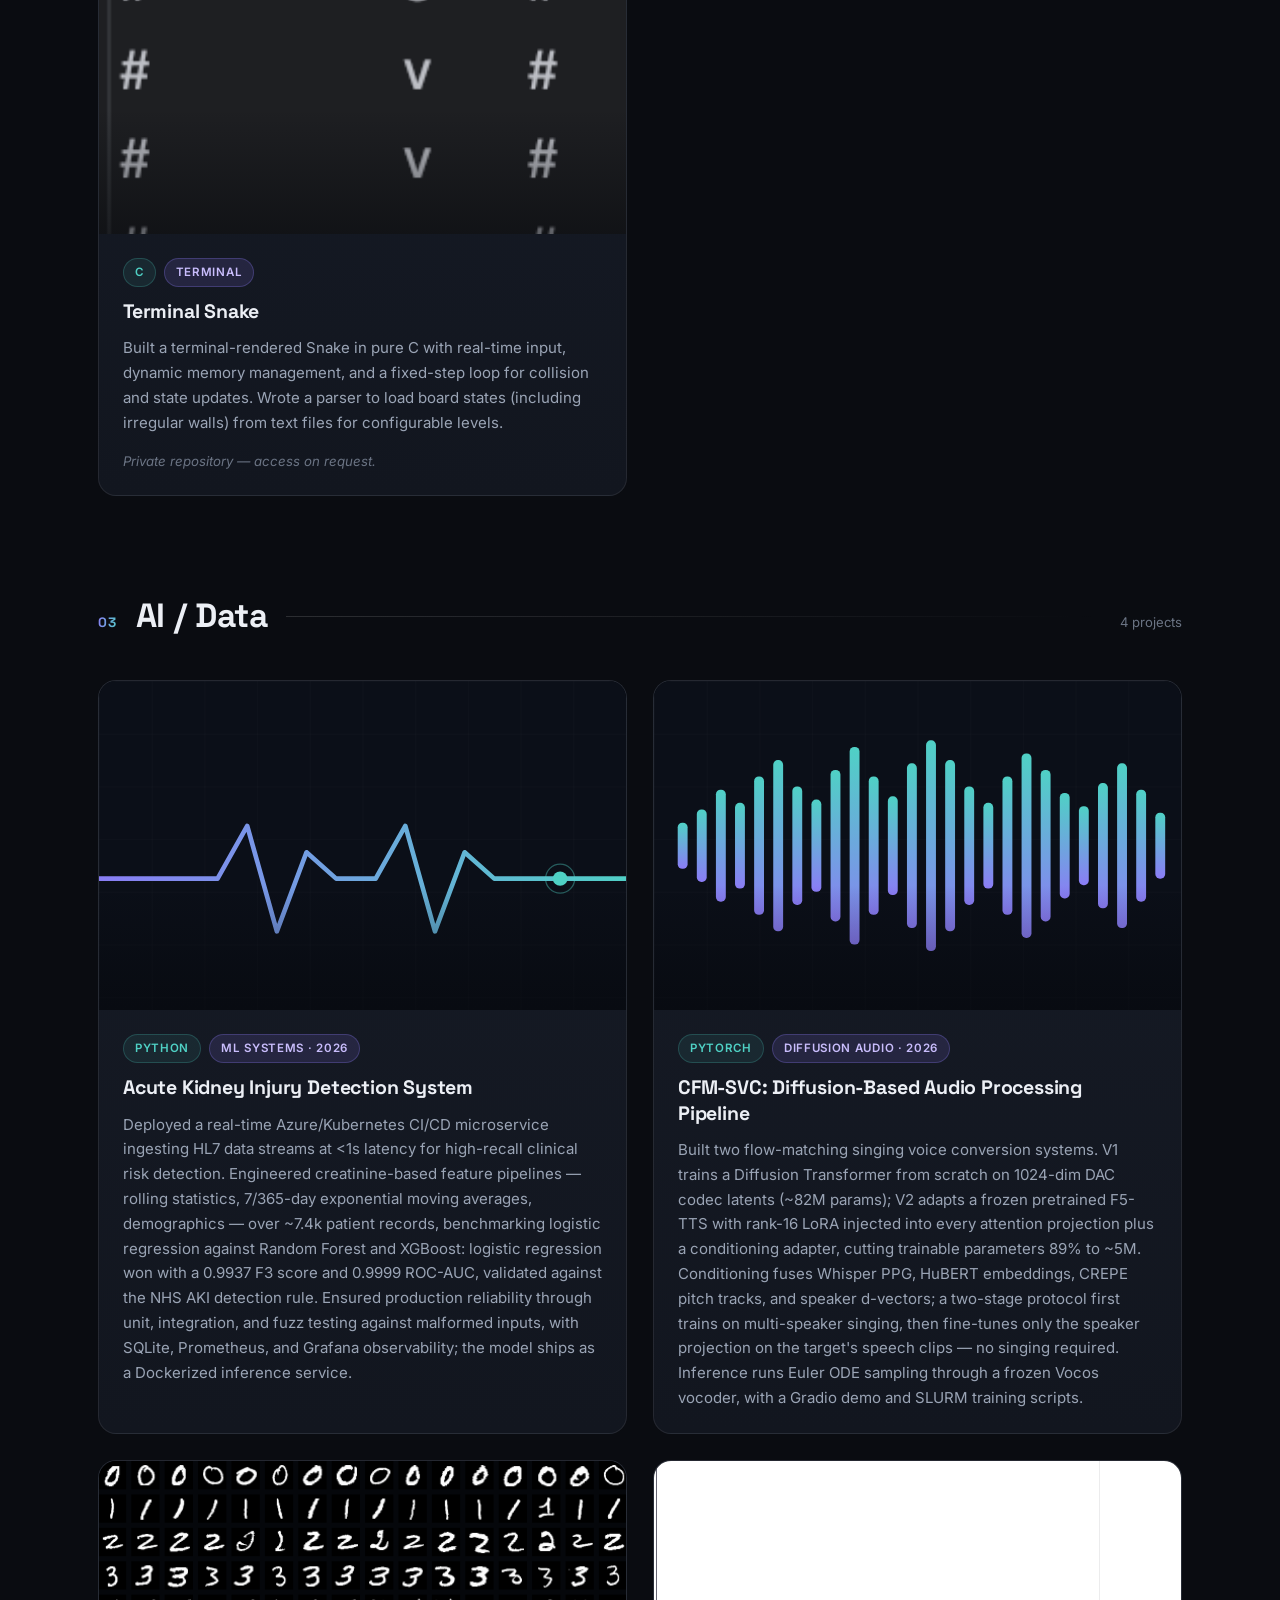
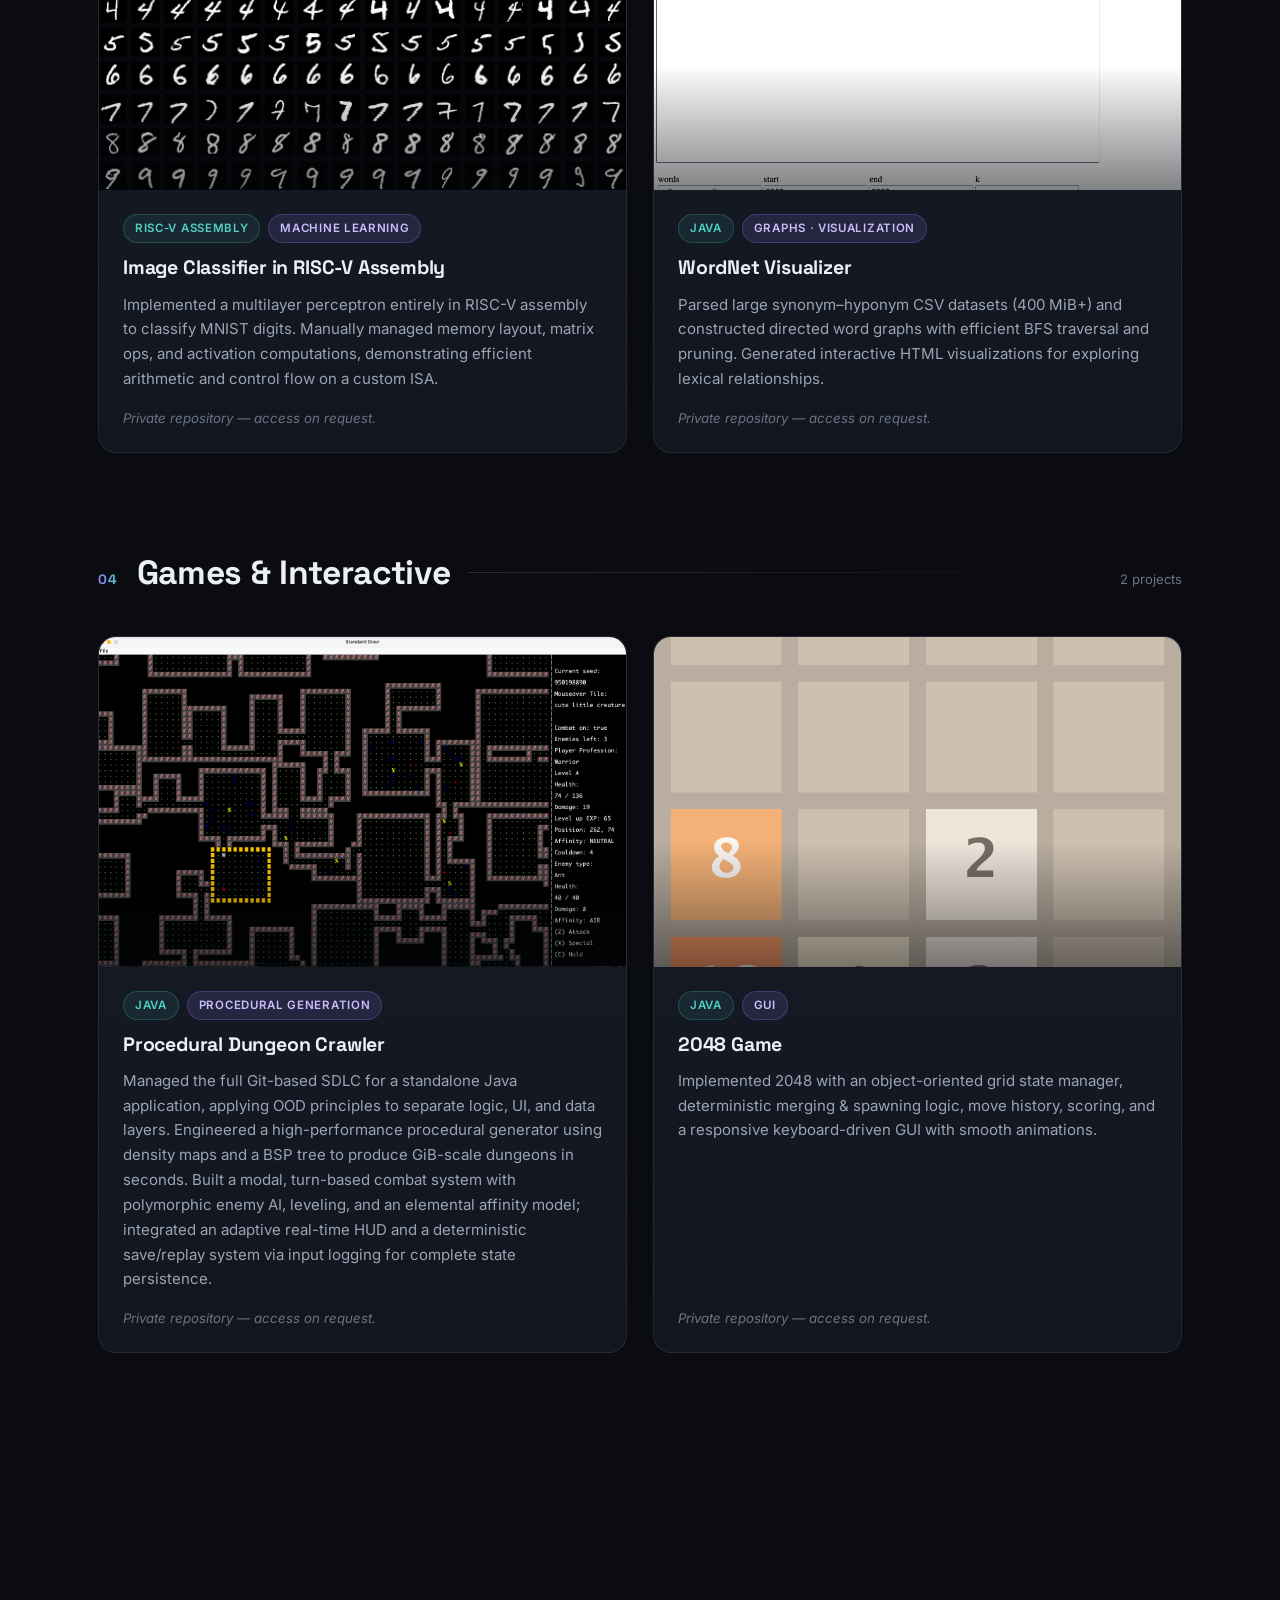
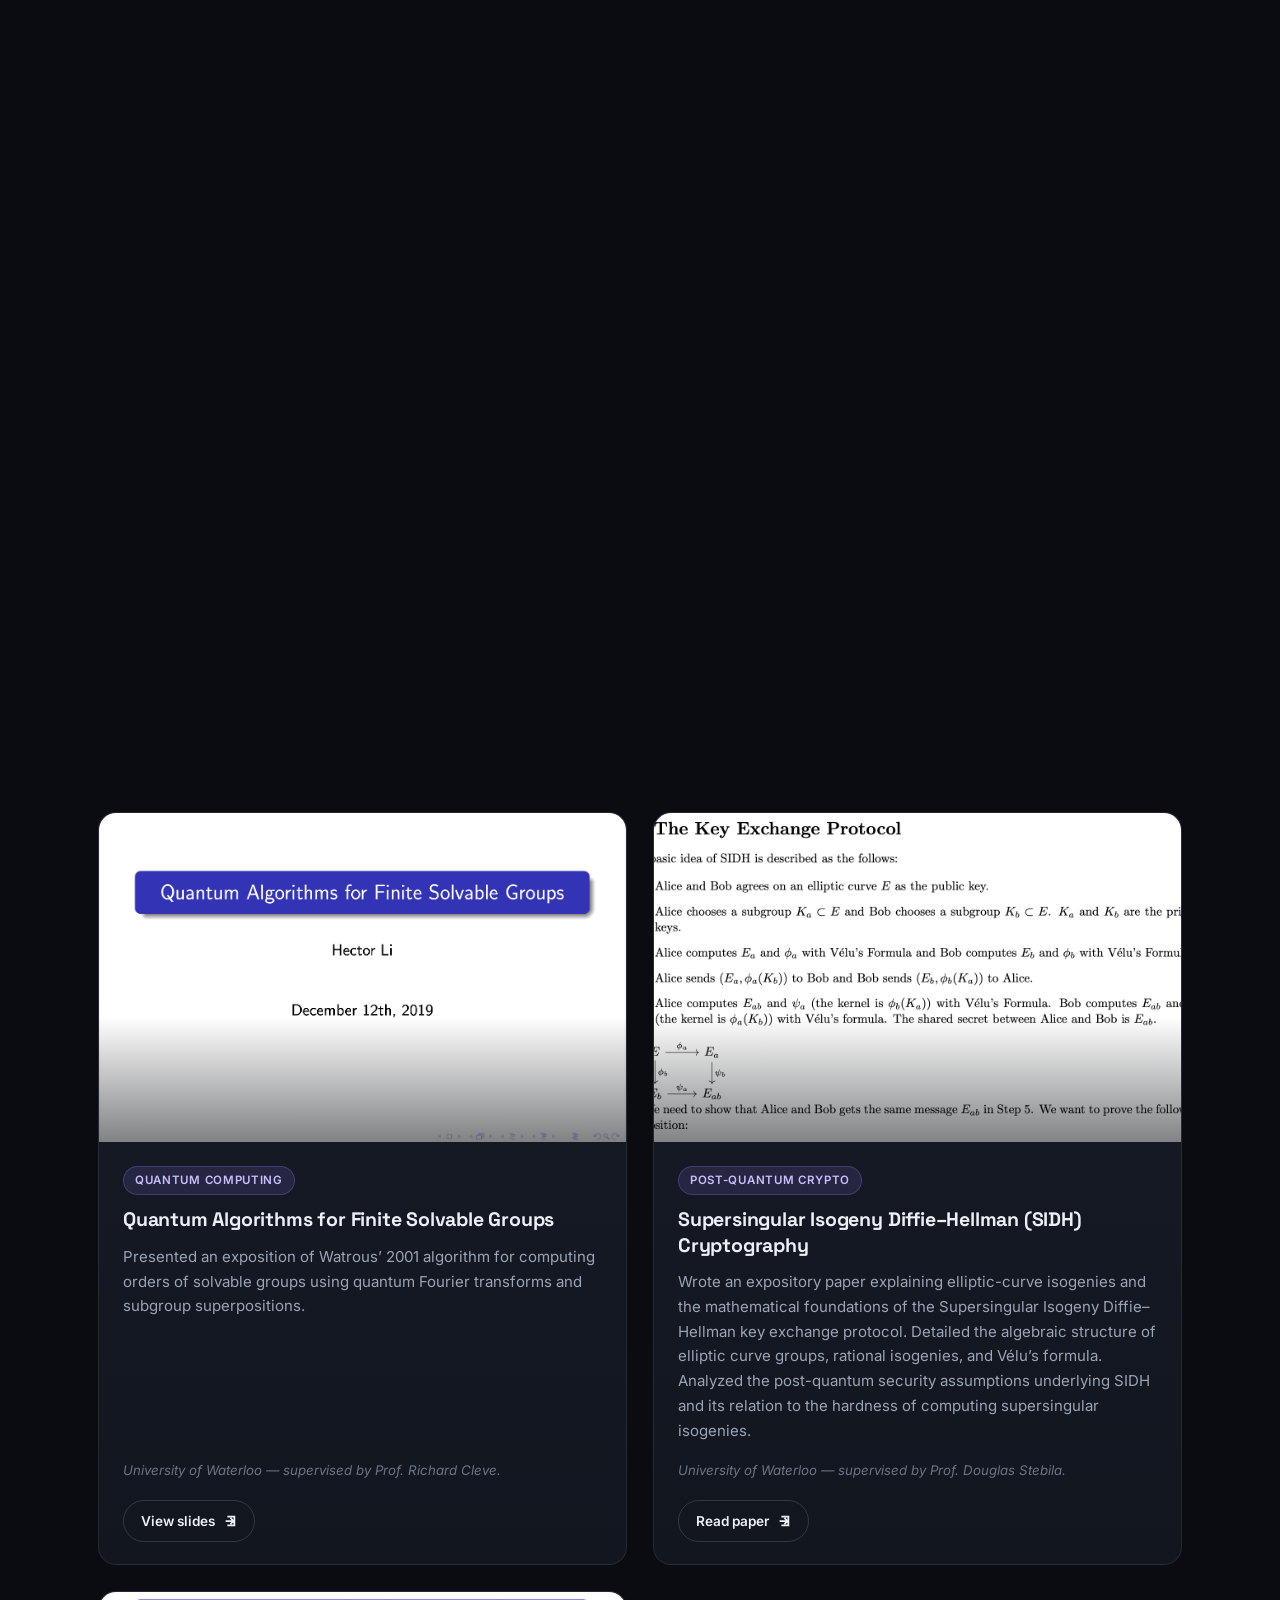
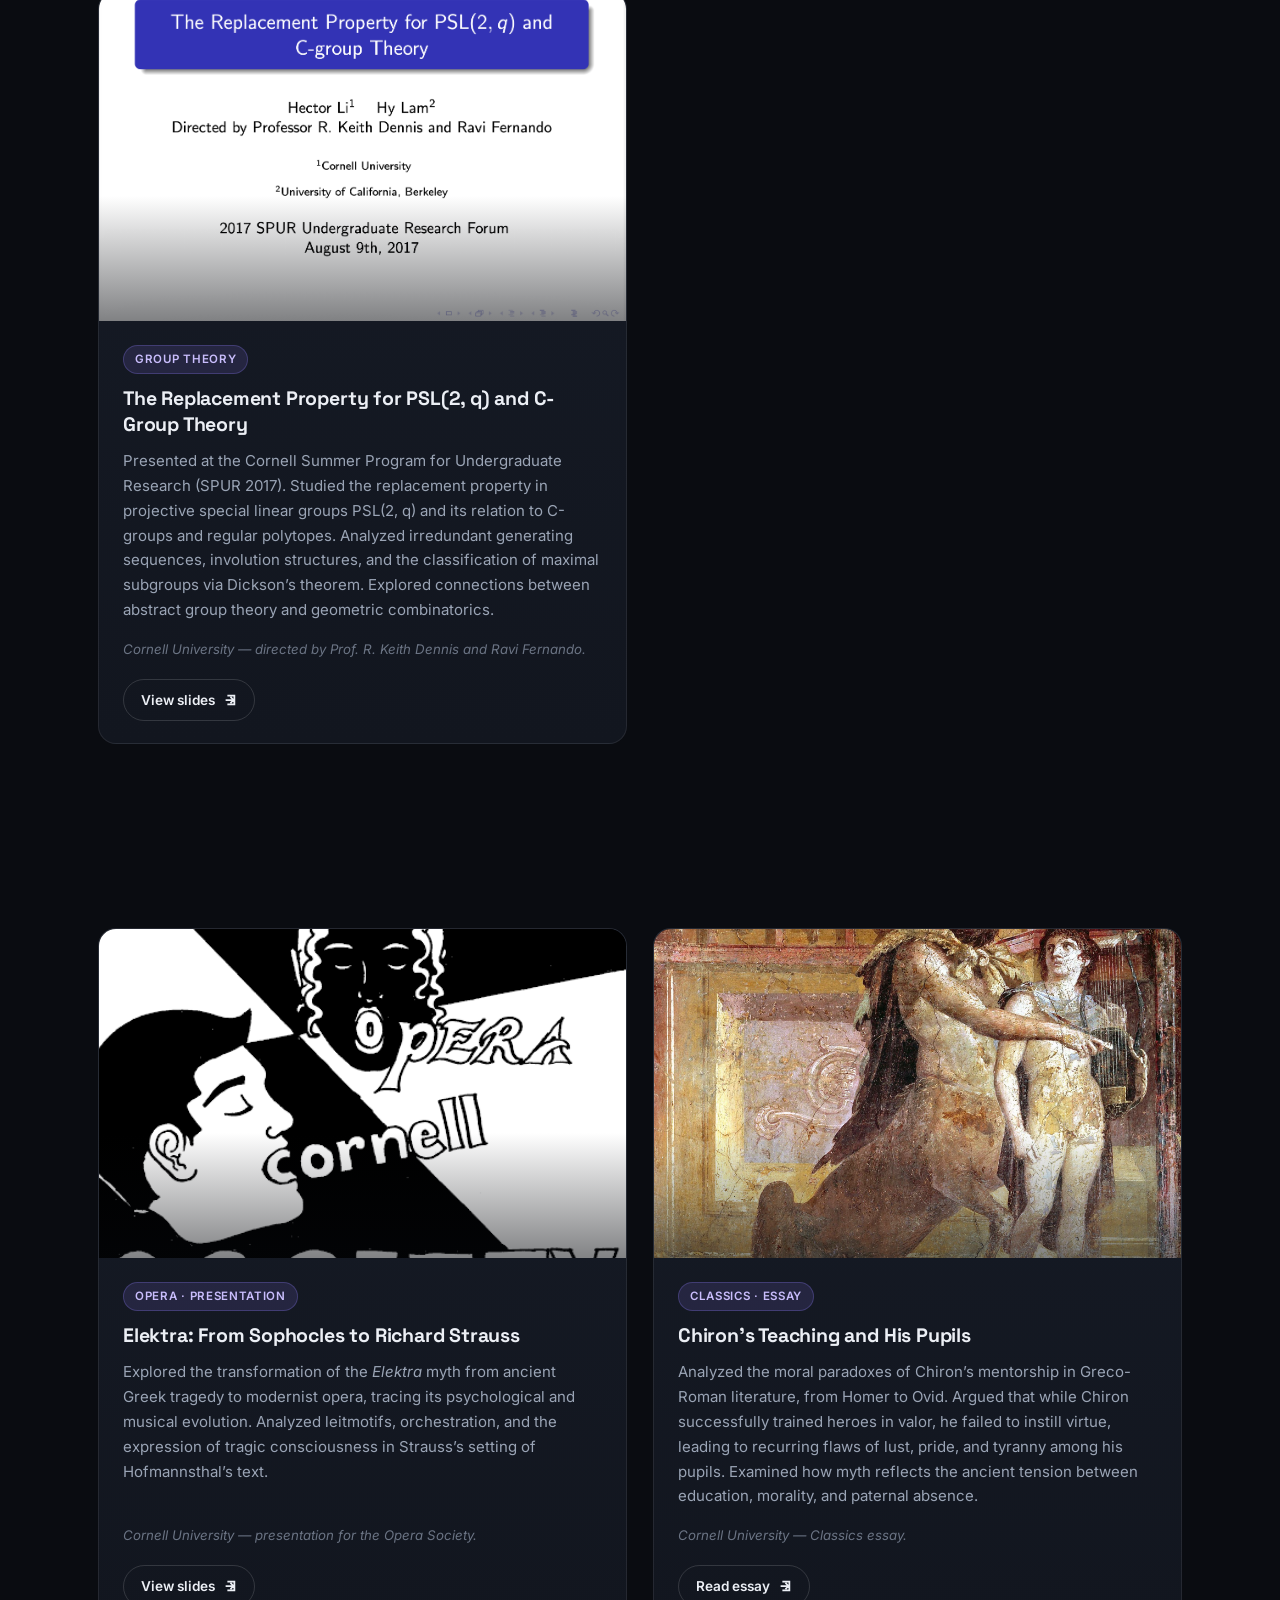
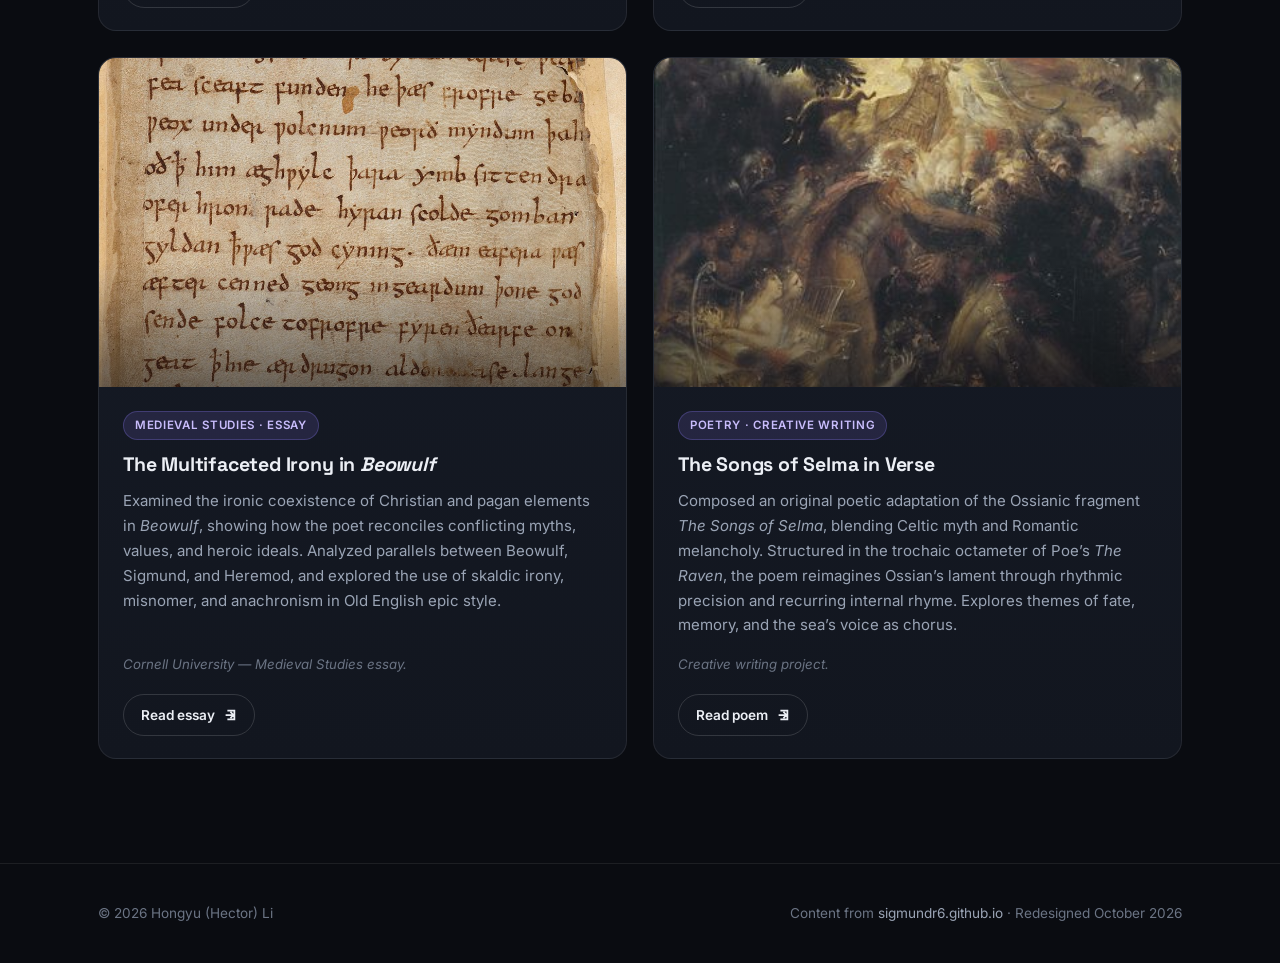
==== commit 42f6453f: "Expand AKI and CFM-SVC project descriptions with repo details" ====
--- a/index.html
+++ b/index.html
@@ -427,7 +427,7 @@
         <div class="card-body">
           <div class="tags"><span class="tag">Python</span><span class="tag alt">ML Systems · 2026</span></div>
           <h3>Acute Kidney Injury Detection System</h3>
-          <p class="desc">Deployed a real-time Azure/Kubernetes CI/CD microservice processing HL7 data streams at &lt;1s latency. Engineered a logistic regression ML pipeline achieving a &gt;0.99 F3 score for high-recall clinical risk detection. Ensured production reliability through extensive unit, integration, and fuzz testing against malformed inputs, with SQLite, Prometheus, and Grafana for observability.</p>
+          <p class="desc">Deployed a real-time Azure/Kubernetes CI/CD microservice ingesting HL7 data streams at &lt;1s latency for high-recall clinical risk detection. Engineered creatinine-based feature pipelines — rolling statistics, 7/365-day exponential moving averages, demographics — over ~7.4k patient records, benchmarking logistic regression against Random Forest and XGBoost: logistic regression won with a 0.9937 F3 score and 0.9999 ROC-AUC, validated against the NHS AKI detection rule. Ensured production reliability through unit, integration, and fuzz testing against malformed inputs, with SQLite, Prometheus, and Grafana observability; the model ships as a Dockerized inference service.</p>
         </div>
       </article>
       <article class="card reveal">
@@ -449,7 +449,7 @@
         <div class="card-body">
           <div class="tags"><span class="tag">PyTorch</span><span class="tag alt">Diffusion Audio · 2026</span></div>
           <h3>CFM-SVC: Diffusion-Based Audio Processing Pipeline</h3>
-          <p class="desc">Engineered a stable AI audio generation pipeline for singing voice conversion, replacing GANs with Conditional Flow Matching (CFM) and a Diffusion Transformer (DiT). Architected a modular ML training workflow using LoRA, Whisper, and HuBERT, enabling rapid voice personalisation via lightweight checkpoints. Optimized inference with log-mel and Vocos, cutting trainable parameters by 89% to 5.97M.</p>
+          <p class="desc">Built two flow-matching singing voice conversion systems. V1 trains a Diffusion Transformer from scratch on 1024-dim DAC codec latents (~82M params); V2 adapts a frozen pretrained F5-TTS with rank-16 LoRA injected into every attention projection plus a conditioning adapter, cutting trainable parameters 89% to ~5M. Conditioning fuses Whisper PPG, HuBERT embeddings, CREPE pitch tracks, and speaker d-vectors; a two-stage protocol first trains on multi-speaker singing, then fine-tunes only the speaker projection on the target's speech clips — no singing required. Inference runs Euler ODE sampling through a frozen Vocos vocoder, with a Gradio demo and SLURM training scripts.</p>
         </div>
       </article>
       <article class="card reveal">
